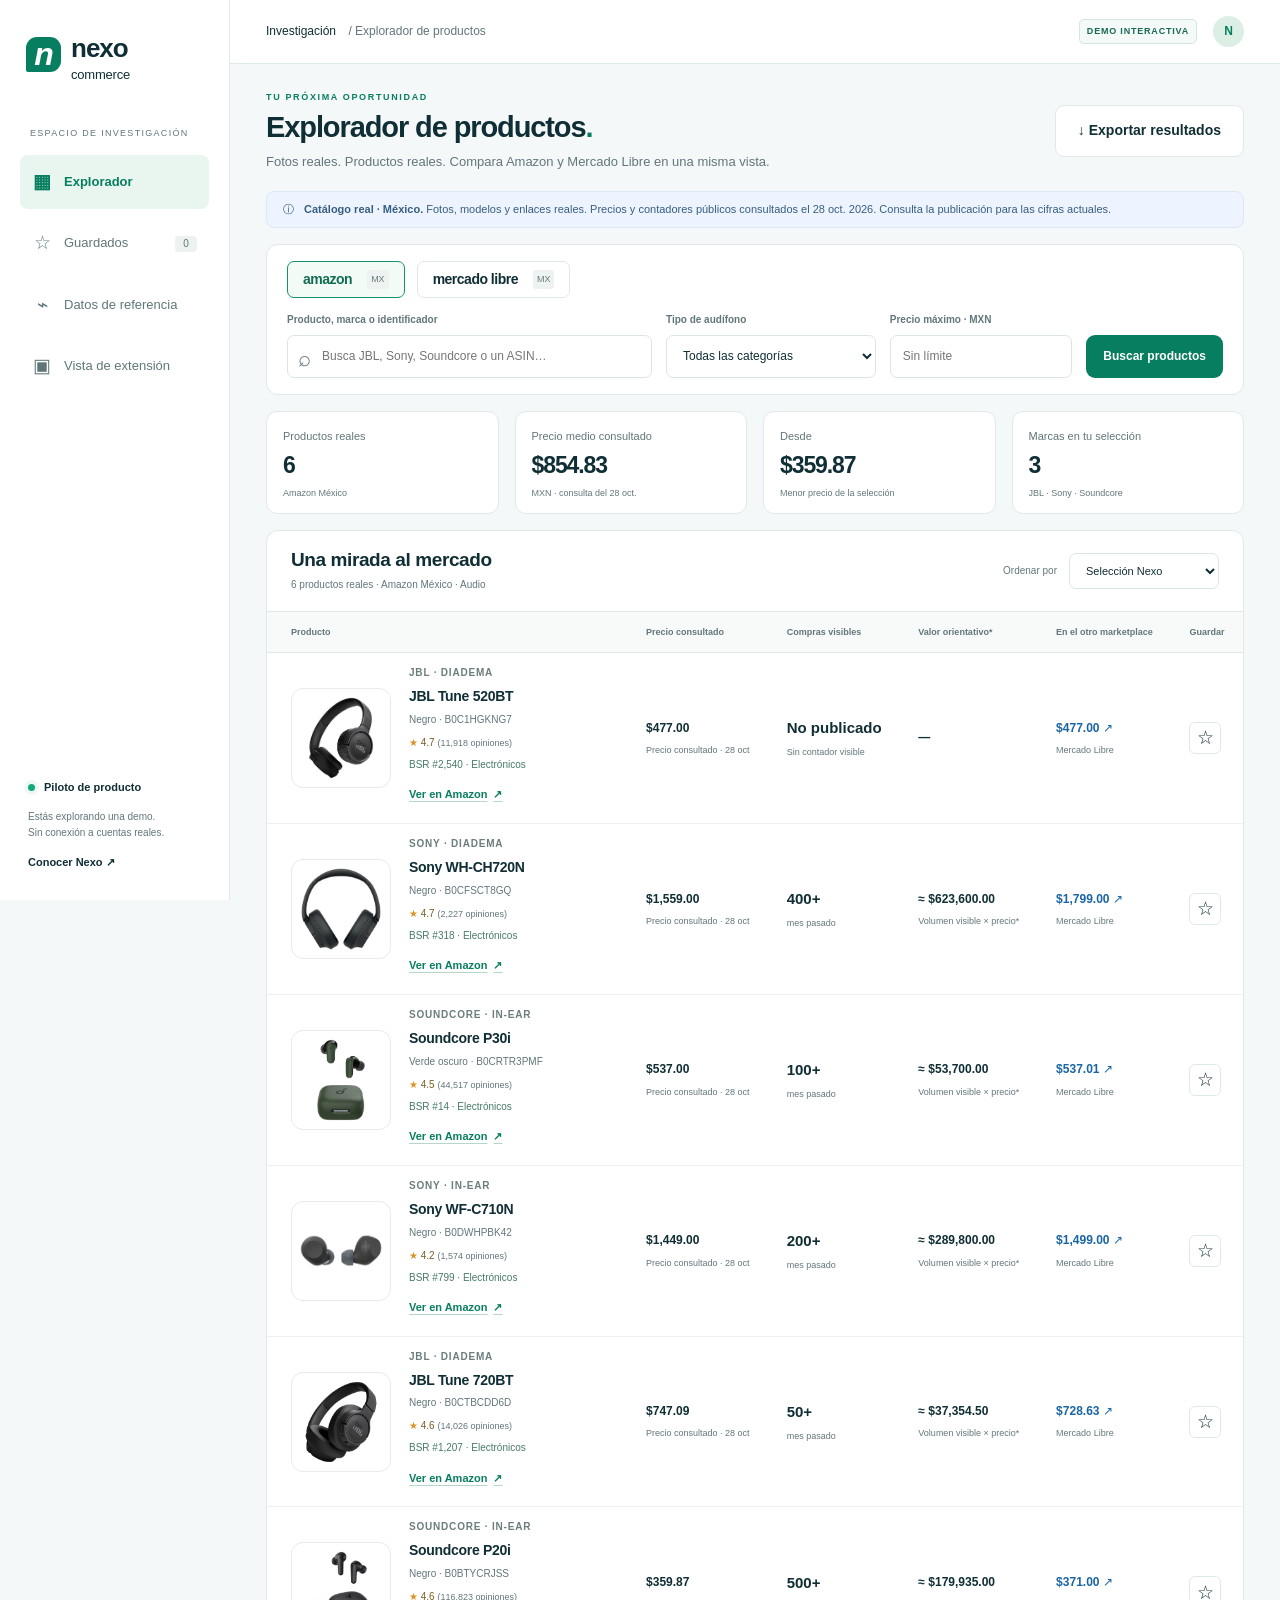
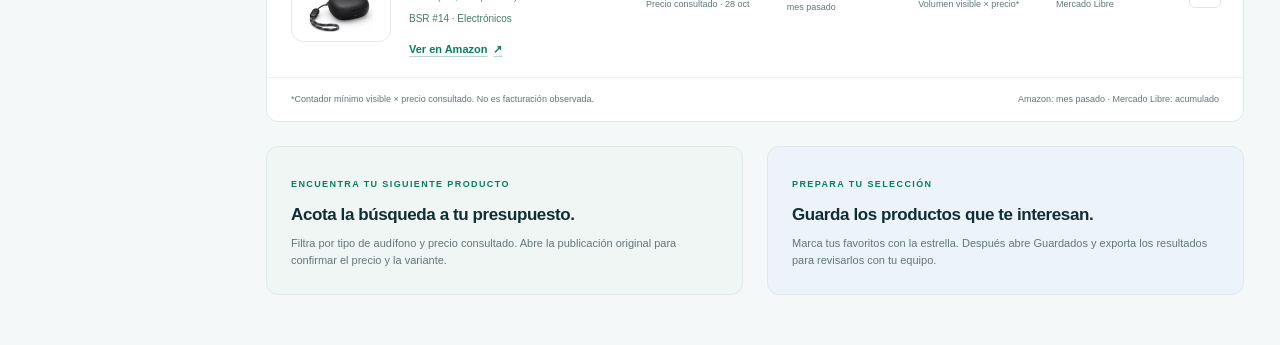
==== app.html @ bab30051 "Add API-first Amazon data providers and local history service" ====
<!doctype html><html lang="es"><head><meta charset="utf-8"><meta name="viewport" content="width=device-width, initial-scale=1, viewport-fit=cover"><meta name="theme-color" content="#087e60"><meta name="apple-mobile-web-app-title" content="Nexo Commerce"><title>Explorador — Nexo Commerce</title><meta name="description" content="Explora seis productos reales con fotos, modelos y enlaces a Amazon México y Mercado Libre México."><link rel="stylesheet" href="styles.css?v=20261028-api-1"><script src="runtime-config.js?v=20261028-api-1" defer></script><script src="catalog.js?v=20261028-real-1" defer></script><script src="estimator.js?v=20261028-real-1" defer></script><script src="app.js?v=20261028-api-1" defer></script></head><body class="dashboard"><a class="skip" href="#workspace">Saltar al contenido</a><aside class="sidebar"><a class="brand" href="index.html?v=20261028-real-1"><span class="brand-mark">n</span><span>nexo<span class="brand-light">commerce</span></span></a><div class="workspace-label">ESPACIO DE INVESTIGACIÓN</div><nav aria-label="Herramientas"><button class="side-item active" data-view="explore"><span aria-hidden="true">▦</span>Explorador</button><button class="side-item" data-view="saved"><span aria-hidden="true">☆</span>Guardados <span class="saved-count">0</span></button><button class="side-item" id="model-open"><span aria-hidden="true">⌁</span>Datos de referencia</button><button class="side-item" id="extension-open"><span aria-hidden="true">▣</span>Vista de extensión</button></nav><div class="sidebar-bottom"><div class="pilot-badge"><span class="status-dot"></span> Piloto de producto</div><p>Estás explorando una demo.<br>Sin conexión a cuentas reales.</p><a href="index.html?v=20261028-real-1">Conocer Nexo ↗</a></div></aside>
<div class="app-shell"><header class="app-topbar"><span>Investigación <span class="breadcrumb">/ Explorador de productos</span></span><a href="index.html?v=20261028-real-1" class="mobile-brand">nexo</a><span class="profile"><span class="demo-pill">DEMO INTERACTIVA</span><span class="avatar">N</span></span></header><main id="workspace" class="workspace"><div class="app-heading"><div><div class="eyebrow">TU PRÓXIMA OPORTUNIDAD</div><h1 id="view-title">Explorador de productos<span class="green-dot">.</span></h1><p>Fotos reales. Productos reales. Compara Amazon y Mercado Libre en una misma vista.</p></div><button class="button outline" id="export">↓ Exportar resultados</button></div><div class="demo-banner"><span aria-hidden="true">ⓘ</span><p><strong>Catálogo real · México.</strong> Fotos, modelos y enlaces reales. Precios y contadores públicos consultados el 28 oct. 2026. Consulta la publicación para las cifras actuales.</p></div>
<form class="filter-panel" id="search-form"><div class="market-tabs" role="group" aria-label="Marketplace"><button type="button" data-market="amazon" class="market-tab selected" aria-pressed="true">amazon <span>MX</span></button><button type="button" data-market="meli" class="market-tab" aria-pressed="false">mercado libre <span>MX</span></button></div><div class="filter-fields"><label class="search-field"><span>Producto, marca o identificador</span><div class="input-wrap"><span aria-hidden="true">⌕</span><input id="search" type="search" placeholder="Busca JBL, Sony, Soundcore o un ASIN…" autocomplete="off"></div></label><label><span>Tipo de audífono</span><select id="category"><option value="all">Todas las categorías</option><option>Diadema</option><option>In-ear</option></select></label><label><span>Precio máximo · MXN</span><input type="number" id="max-price" min="0" placeholder="Sin límite"></label><button class="button primary" type="submit">Buscar productos</button></div></form>
<div class="kpi-grid"><article><span>Productos reales</span><strong id="kpi-count">—</strong><small id="kpi-market">Amazon México</small></article><article><span>Precio medio consultado</span><strong id="kpi-price">—</strong><small>MXN · consulta del 28 oct.</small></article><article><span>Desde</span><strong id="kpi-min">—</strong><small>Menor precio de la selección</small></article><article><span>Marcas en tu selección</span><strong id="kpi-brands">—</strong><small>JBL · Sony · Soundcore</small></article></div><section class="results-panel" aria-labelledby="results-title"><div class="results-header"><div><h2 id="results-title">Una mirada al mercado</h2><p id="result-count" aria-live="polite">Cargando muestra…</p></div><label class="sort-label">Ordenar por <select id="sort"><option value="featured">Selección Nexo</option><option value="price">Menor precio</option><option value="difference">Mayor diferencia de precio</option></select></label></div><div class="table-scroll" tabindex="0" role="region" aria-label="Resultados de productos. Desliza horizontalmente para ver todas las columnas."><table><thead><tr><th scope="col">Producto</th><th scope="col">Precio consultado</th><th scope="col">Compras visibles</th><th scope="col">Valor orientativo*</th><th scope="col">En el otro marketplace</th><th scope="col">Guardar</th></tr></thead><tbody id="products"></tbody></table></div><div class="table-footer"><span>*Contador mínimo visible × precio consultado. No es facturación observada.</span><span>Amazon: mes pasado · Mercado Libre: acumulado</span></div></section>
<section class="insight-row"><article><span class="feature-number">ENCUENTRA TU SIGUIENTE PRODUCTO</span><h3>Acota la búsqueda a tu presupuesto.</h3><p>Filtra por tipo de audífono y precio consultado. Abre la publicación original para confirmar el precio y la variante.</p></article><article><span class="feature-number">PREPARA TU SELECCIÓN</span><h3>Guarda los productos que te interesan.</h3><p>Marca tus favoritos con la estrella. Después abre Guardados y exporta los resultados para revisarlos con tu equipo.</p></article></section>
</main></div>
<dialog id="product-dialog" class="detail-dialog"><div class="dialog-top"><span class="eyebrow">ANÁLISIS DE PRODUCTO · DEMO</span><button class="icon-button close-dialog" aria-label="Cerrar análisis">×</button></div><div id="product-detail"></div></dialog>
<dialog id="extension-dialog" class="extension-dialog"><div class="dialog-top"><a class="brand" href="index.html?v=20261028-real-1"><span class="brand-mark">n</span>nexo</a><button class="icon-button close-dialog" aria-label="Cerrar vista de extensión">×</button></div><span class="tag">CONCEPTO DE EXTENSIÓN</span><h2>El contexto, junto al producto.</h2><p>Esta es una vista previa del panel previsto para el navegador. Todavía no es una extensión instalable ni lee páginas de Amazon o Mercado Libre.</p><div class="extension-product"><img class="real-product-photo" src="assets/products/product-1.jpg" alt="JBL Tune 520BT negro" width="96" height="96"><div><strong>JBL Tune 520BT</strong><small>Amazon México · B0C1HGKNG7</small></div></div><div class="extension-numbers"><div><span>Precio en Amazon</span><strong>$477</strong></div><div><span>Precio en Mercado Libre</span><strong>$477</strong></div></div><a class="listing-link" href="https://www.amazon.com.mx/dp/B0C1HGKNG7" target="_blank" rel="noopener noreferrer">Abrir producto real en Amazon ↗</a><div class="extension-status"><span class="status-dot"></span>Concepto visual. La extensión todavía no es instalable.</div><button class="button primary close-dialog">Seguir explorando</button></dialog><dialog id="model-dialog" class="detail-dialog"><div class="dialog-top"><span class="eyebrow">DATOS DE REFERENCIA</span><button class="icon-button close-dialog" aria-label="Cerrar datos de referencia">×</button></div><h2>Calcula con datos de tu muestra.</h2><p class="model-intro">Carga referencias de ventas totales y rankings del mismo periodo para ajustar la fórmula de Amazon México. El cálculo se ejecuta en tu navegador; no sube el archivo a un servidor.</p><label class="model-upload"><span>Archivo CSV de referencias</span><input id="model-file" type="file" accept=".csv,text/csv"></label><a class="listing-link" href="calibracion.csv" download>Descargar plantilla CSV</a><p id="model-feedback" class="model-feedback" role="status">Sin referencias cargadas. Las ventas se muestran como «Sin calcular».</p><details class="product-source"><summary>Fórmula, fuente y límites</summary><p>Se ajusta una ley de potencia: unidades en 30 días = exp(a) × BSR^b. Los coeficientes a y b se calculan a partir de tu muestra; no se asignan a mano.</p><p>Esta familia de fórmulas aparece en la investigación sobre rankings y ventas de Amazon. Los coeficientes históricos 10.526 y −0.871 proceden de libros de Amazon EE. UU.; no se aplican automáticamente a audio de México ni a Mercado Libre.</p><a href="https://pubsonline.informs.org/doi/10.1287/mnsc.49.11.1580.20580" target="_blank" rel="noopener noreferrer">Brynjolfsson, Hu y Smith (2003) ↗</a><p>El BSR debe representar la media geométrica del mismo periodo de 30 días de las ventas, con categoría de ranking y ámbito total del producto. El mínimo de tres filas permite ejecutar el ajuste; no prueba precisión. Solo se calcula dentro del segmento y rango de ranking de la muestra. La evaluación independiente sigue pendiente.</p></details></dialog><div id="toast" class="toast" role="status" aria-live="polite"></div></body></html>
---- styles.css ----
:root{--ink:#102e35;--muted:#62767b;--green:#087e60;--mint:#c8f4df;--blue:#2159dd;--line:#e0e9e9;--paper:#f7faf9;--radius:18px;--shadow:0 24px 80px #143a4212}*{box-sizing:border-box}html{scroll-behavior:smooth;scroll-padding-top:90px}body{margin:0;font-family:Inter,'Avenir Next',Avenir,-apple-system,BlinkMacSystemFont,'Segoe UI',sans-serif;color:var(--ink);background:#fff;line-height:1.6}a{color:inherit;text-decoration:none}button,input,select{font:inherit}button,a,input,select,summary{-webkit-tap-highlight-color:transparent}button{cursor:pointer}button:disabled{cursor:default}a:focus-visible,button:focus-visible,input:focus-visible,select:focus-visible,summary:focus-visible{outline:3px solid #2159dd;outline-offset:4px}button{color:inherit}button svg{pointer-events:none}h1,h2,h3,p{margin:0}h1,h2,h3{line-height:1.15;letter-spacing:-.045em}p{color:var(--muted)}.wrap{width:min(1240px,calc(100% - 96px));margin-inline:auto}.skip{position:fixed;top:-100px;left:16px;background:#fff;padding:12px;z-index:20}.skip:focus{top:8px}.brand{display:inline-flex;align-items:center;gap:10px;font-size:26px;font-weight:750;letter-spacing:-1px;white-space:nowrap}.brand-mark{display:inline-grid;place-items:center;background:var(--green);color:white;width:35px;height:35px;font-size:32px;font-weight:800;font-style:italic;border-radius:11px 11px 11px 2px;line-height:1}.brand-light{font-size:13px;font-weight:500;letter-spacing:-.2px;display:block;line-height:1;margin-top:-2px}.site-header{height:100px;display:flex;align-items:center;justify-content:space-between;width:min(1344px,calc(100% - 80px));margin:auto}.site-header nav{display:flex;gap:32px;font-size:14px;font-weight:550}.site-header nav a:hover,.text-link:hover{color:var(--green)}.button{display:inline-flex;justify-content:center;align-items:center;gap:24px;border:1px solid transparent;border-radius:9px;padding:15px 22px;font-weight:600;font-size:14px;line-height:1.4;transition:background .18s,transform .18s;white-space:nowrap}.button:hover{transform:translateY(-2px)}.button.primary{background:var(--green);color:#fff}.button.primary:hover{background:#05674e}.button.dark{background:var(--ink);color:white}.button.small{padding:11px 17px}.button.outline{border-color:var(--line);background:#fff}.eyebrow{font-size:11px;letter-spacing:1.65px;font-weight:750;color:var(--green);display:flex;align-items:center;gap:9px;margin-bottom:24px}.status-dot{display:inline-block;width:7px;height:7px;flex-shrink:0;background:#12aa7b;border-radius:50%;box-shadow:0 0 0 4px #12aa7b12}.hero{display:grid;grid-template-columns:1fr 1fr;gap:40px;min-height:660px;align-items:center;padding-block:58px 90px}.hero h1{font-size:clamp(48px,4.7vw,70px);line-height:1.05;font-weight:650;letter-spacing:-3.5px}.hero h1>span{color:var(--green)}.hero-copy>p{max-width:455px;font-size:17px;line-height:1.75;margin-top:25px}.hero-actions{display:flex;align-items:center;gap:22px;margin-top:30px;flex-wrap:wrap}.text-link{font-size:13px;font-weight:650;display:inline-flex;gap:14px;align-items:center}.hero-note{display:flex;align-items:center;gap:12px;margin-top:32px;font-size:11px;color:var(--muted);line-height:1.7}.hero-note strong{font-weight:500}.market-logos{display:flex;align-items:center;gap:12px;flex-shrink:0}.market-logos img{display:block;object-fit:contain}.hero-note>span:last-child{min-width:0}@media(max-width:560px){.market-logos{gap:8px}.market-logos img:first-child{width:50px}.market-logos img:last-child{width:68px}.hero-note{gap:10px}}.hero-visual{position:relative;isolation:isolate;padding:45px 0 25px}.hero-visual:before{content:'';position:absolute;inset:0 -30px -15px -30px;background:radial-gradient(ellipse at 80% 20%,#d5e8ff 0,transparent 62%),radial-gradient(ellipse at 25% 80%,#c5f2df 0,transparent 65%);border-radius:45% 50% 38% 45%;z-index:-1}.orbit-label{position:absolute;top:3px;right:25px;font-size:11px;display:flex;align-items:center;gap:9px}.product-window{border:1px solid #dae7e4;background:#fff;box-shadow:0 28px 65px #174f4a16;border-radius:14px;transform:rotate(-2deg);padding:20px 24px}.window-bar{display:flex;align-items:center;gap:15px;border-bottom:1px solid #edf2f1;padding-bottom:15px;font-size:10px;color:#708489}.compact{font-size:21px;gap:6px;color:var(--ink)}.compact .brand-mark{width:25px;height:25px;font-size:23px;border-radius:7px 7px 7px 2px}.demo-pill{font-size:9px;letter-spacing:.8px;border:1px solid #d3e5e0;background:#f3faf7;color:#1a6856;border-radius:5px;padding:4px 7px;font-weight:700;white-space:nowrap}.window-bar .demo-pill{margin-left:auto}.mock-search{margin-top:18px;border:1px solid #e3eaea;border-radius:7px;padding:10px;font-size:12px;display:flex;gap:12px;align-items:center}.mock-search>span:first-child{font-size:20px;line-height:1}.mock-market{margin-left:auto;font-size:10px;color:var(--muted)}.mock-metrics{display:grid;grid-template-columns:1fr 1fr;margin-top:25px;gap:18px}.mock-metrics>div{display:flex;flex-direction:column}.mock-metrics small{font-size:10px;color:var(--muted)}.mock-metrics strong{font-size:26px;letter-spacing:-1px}.mock-metrics strong span{font-size:13px;font-weight:400;letter-spacing:0}.mock-metrics em{font-size:10px;font-style:normal;color:var(--green)}.muted{font-size:10px;color:var(--muted)}.mock-chart-title{display:flex;justify-content:space-between;font-size:11px;font-weight:650;margin-top:24px}.mock-chart-title>span{font-size:9px;font-weight:400;color:var(--muted)}.hero-chart{width:100%;height:auto;margin-top:16px;display:block}.chart-months{display:flex;justify-content:space-between;color:var(--muted);font-size:9px;margin-top:2px}.mock-row{display:flex;align-items:center;gap:12px;margin-top:18px;padding-top:15px;border-top:1px solid #edf2f1;font-size:11px}.mock-row small{display:block;color:var(--muted);font-size:9px}.mock-row>.positive{margin-left:auto;font-size:9px}.bottle-icon{width:20px;height:34px;background:#83b2a9;border-radius:5px;position:relative;margin-inline:7px}.bottle-icon:before{content:'';position:absolute;top:-4px;left:6px;width:8px;height:5px;background:#356c62;border-radius:2px}.floating-stat{position:absolute;right:-20px;bottom:0;display:flex;gap:12px;align-items:center;background:var(--ink);color:white;padding:15px 20px;border-radius:12px;box-shadow:var(--shadow);transform:rotate(2deg)}.floating-stat small{color:#a4c3c4;font-size:10px;display:block}.floating-stat strong{font-size:12px;font-weight:550}.spark-icon{font-size:28px;color:#abefd2}.market-strip{display:flex;align-items:center;justify-content:space-between;gap:20px;border-block:1px solid var(--line);padding-block:24px}.market-strip>span:first-child{font-size:9px;letter-spacing:1.4px;color:var(--muted)}.market-strip strong{font-size:23px;letter-spacing:-1px}.market-country{font-size:11px;font-weight:400;letter-spacing:0;color:var(--muted)}.strip-plus{font-size:20px;color:#b6c9c6}.strip-end{font-size:10px;color:var(--muted);max-width:145px}.section{padding-block:100px}.section-heading{display:flex;align-items:flex-end;justify-content:space-between;gap:50px;margin-bottom:40px}.section-heading .eyebrow{margin-bottom:18px}h2{font-size:clamp(30px,3vw,44px);font-weight:600;letter-spacing:-1.8px}.section-heading>p{font-size:14px;max-width:380px}.feature-grid{display:grid;grid-template-columns:1.15fr 1fr;gap:22px}.feature{border:1px solid var(--line);border-radius:var(--radius);padding:34px;overflow:hidden}.feature-number{font-size:10px;font-weight:750;letter-spacing:1.4px;color:var(--green)}.feature h3{font-size:27px;font-weight:600;margin-top:22px;letter-spacing:-1px}.feature p{font-size:14px;margin-top:16px;max-width:360px}.feature .text-link{margin-top:22px}.feature-large{grid-row:span 2;background:#f5f9f7;display:flex;flex-direction:column;align-items:flex-start}.mini-table{width:100%;border:1px solid var(--line);border-radius:10px;background:white;margin-top:45px;overflow:hidden;font-size:11px}.mini-table>div{display:grid;grid-template-columns:1.5fr 1fr 1fr;padding:17px 16px;gap:10px;border-bottom:1px solid #eef2f1}.mini-table>div:last-child{border-bottom:0}.mini-table>div:first-child{background:#eef5f1;color:var(--muted);font-size:9px}.mini-table strong{font-weight:550}.positive{color:var(--green)}.negative{color:#b3414f}.caption{font-size:10px;color:var(--muted);display:block;margin-top:12px}.blue-feature{background:#edf4ff;border-color:#dfebfd}.blue-feature .feature-number{color:var(--blue)}.bar-art{display:flex;gap:10px;align-items:flex-end;height:90px;margin-top:26px}.bar-art i{background:#adc9f8;flex:1;height:35%;border-radius:5px 5px 0 0}.bar-art i:nth-child(2n){height:50%}.bar-art i:nth-child(3n){height:68%}.bar-art i:nth-child(4n){height:55%}.bar-art i:nth-child(7){height:80%;background:#5284e8}.bar-art i:nth-child(9){height:87%;background:#346fe4}.bar-art i:nth-child(10){height:100%;background:var(--blue)}.extension-art{display:flex;align-items:center;gap:12px;background:#f6f9f8;border:1px solid var(--line);padding:16px;border-radius:11px;margin-top:25px;font-size:12px}.extension-art small{display:block;color:var(--muted);font-size:10px}.extension-art>span:last-child{margin-left:auto;font-size:25px;color:var(--green)}.method-section{background:#f0f5f3;padding-block:90px}.method-grid{display:grid;grid-template-columns:1fr 1fr;gap:100px}.method-grid>div>p{font-size:15px;margin-top:22px;max-width:430px}.method-grid .button{margin-top:28px}.method-steps{list-style:none;margin:0;padding:0}.method-steps li{display:flex;gap:22px;border-bottom:1px solid #d6e2dd;padding-block:24px}.method-steps li:first-child{padding-top:0}.method-steps li:last-child{border:0;padding-bottom:0}.method-steps li>span{font-size:12px;color:var(--green);font-weight:700;margin-top:2px}.method-steps h3{font-size:21px;letter-spacing:-.6px;font-weight:600}.method-steps p{font-size:13px;margin-top:9px}.pilot-grid{display:grid;grid-template-columns:repeat(3,1fr);gap:28px}.pilot-grid article{border-top:2px solid var(--line);padding-top:25px}.tag{display:inline-block;font-size:9px;font-weight:700;letter-spacing:1px;padding:5px 8px;border-radius:4px;background:#e6f5ed;color:#14694b}.blue-tag{background:#eaf0ff;color:#2256b9}.neutral-tag{background:#eff2f3;color:#52686f}.pilot-grid h3{font-size:23px;letter-spacing:-.7px;margin-top:20px}.pilot-grid p{font-size:14px;margin-top:14px}.pilot-grid small{display:block;color:var(--muted);font-size:11px;margin-top:14px}.pilot-details{margin-top:35px;border:1px solid var(--line);border-radius:12px;padding:20px 24px;font-size:14px}.pilot-details summary{cursor:pointer;font-weight:600;list-style:none;display:flex;justify-content:space-between;gap:15px}.pilot-details summary span{font-size:20px}.pilot-details div{padding-top:15px;max-width:850px}.pilot-details p+p{margin-top:12px}.closing{background:#123a40;color:#fff;border-radius:22px;padding:55px 60px;display:flex;align-items:center;justify-content:space-between;gap:30px;margin-bottom:70px}.closing h2{font-size:36px}.closing .eyebrow{color:#8fddbd;margin-bottom:18px}.closing p{color:#b1c9c8;margin-top:15px;font-size:14px}.closing .primary{background:#b9efcf;color:#103e30}.footer{border-top:1px solid var(--line);display:flex;justify-content:space-between;align-items:center;gap:24px;padding-block:30px}.footer .brand{font-size:20px}.footer .brand-mark{width:28px;height:28px;font-size:26px}.footer p,.footer>a:last-child{font-size:11px}
/* Product workspace */
.dashboard{background:#f5f8f9;font-size:14px}.sidebar{position:fixed;inset:0 auto 0 0;width:230px;background:#fff;border-right:1px solid var(--line);padding:28px 20px;display:flex;flex-direction:column;z-index:3}.sidebar>.brand{margin:0 6px}.workspace-label{font-size:9px;letter-spacing:1.3px;color:var(--muted);margin:45px 10px 15px}.sidebar nav{display:flex;flex-direction:column;gap:7px}.side-item{display:flex;align-items:center;gap:12px;border:0;background:transparent;border-radius:8px;padding:12px;text-align:left;font-size:13px;color:#607779}.side-item>span:first-child{font-size:19px;width:20px;text-align:center}.side-item.active{background:#e9f6ef;color:var(--green);font-weight:600}.saved-count{margin-left:auto;background:#edf2f0;border-radius:4px;min-width:22px;text-align:center;font-size:10px}.sidebar-bottom{margin-top:auto;padding:15px 8px 0;font-size:11px}.sidebar-bottom p{font-size:10px;margin:13px 0}.sidebar-bottom>a{font-weight:600}.pilot-badge{display:flex;gap:9px;align-items:center;font-size:11px;font-weight:600}.app-shell{margin-left:230px}.app-topbar{height:78px;padding:0 36px;background:#fff;border-bottom:1px solid var(--line);display:flex;align-items:center;justify-content:space-between;font-size:12px}.breadcrumb{color:var(--muted);padding-left:9px}.profile{display:flex;align-items:center;gap:16px}.avatar{display:grid;place-items:center;width:31px;height:31px;border-radius:50%;background:#dcefe5;color:var(--green);font-weight:650}.mobile-brand{display:none}.workspace{padding:38px 36px 50px;max-width:1700px;margin:auto}.app-heading{display:flex;align-items:center;justify-content:space-between;gap:24px}.app-heading h1{font-size:32px;font-weight:600;letter-spacing:-1.1px}.app-heading .eyebrow{font-size:9px;margin-bottom:12px}.app-heading p{font-size:13px;margin-top:10px}.green-dot{color:var(--green)}.demo-banner{display:flex;gap:10px;align-items:center;border:1px solid #dbe8f7;background:#edf4ff;color:#2d5680;padding:11px 16px;margin-top:26px;border-radius:8px;font-size:11px}.demo-banner p{color:#375e81}.filter-panel{background:white;border:1px solid var(--line);border-radius:12px;margin-top:22px;padding:20px 24px 24px}.market-tabs{display:flex;gap:12px;margin-bottom:22px}.market-tab{font-size:16px;letter-spacing:-.5px;background:#fff;border:1px solid var(--line);border-radius:7px;padding:8px 18px;font-weight:650;display:flex;gap:15px;align-items:center}.market-tab span{font-size:9px;letter-spacing:0;font-weight:500;background:#eef2f1;border-radius:3px;padding:2px 4px;color:var(--muted)}.market-tab.selected{border-color:#15926d;background:#f2fbf6;color:#126c50}.filter-fields{display:grid;grid-template-columns:2fr 1.15fr 1fr auto;gap:14px;align-items:end}label>span{font-size:10px;color:var(--muted);font-weight:550;display:block;margin-bottom:7px}input,select{width:100%;min-width:0;border:1px solid #dce5e5;background:#fff;border-radius:7px;padding:11px 12px;color:var(--ink);font-size:12px;height:43px}.input-wrap{position:relative}.input-wrap input{padding-left:34px}.input-wrap>span{position:absolute;top:6px;left:11px;font-size:22px;color:var(--muted)}.filter-fields .button{height:43px;padding:10px 16px;font-size:12px}.kpi-grid{display:grid;grid-template-columns:repeat(4,1fr);gap:16px;margin:23px 0}.kpi-grid article{background:#fff;border:1px solid var(--line);border-radius:11px;padding:20px}.kpi-grid article>span{color:var(--muted);font-size:11px}.kpi-grid strong{font-size:29px;letter-spacing:-1.1px;display:block;line-height:1.5;font-weight:600;margin-top:7px}.kpi-grid small{font-size:9px;color:var(--muted);display:block;margin-top:4px}.results-panel{background:#fff;border:1px solid var(--line);border-radius:12px;overflow:hidden}.results-header{display:flex;align-items:center;justify-content:space-between;padding:24px;gap:18px}.results-header h2{font-size:19px;letter-spacing:-.4px;font-weight:600}.results-header p{font-size:10px;margin-top:6px}.sort-label{display:flex;align-items:center;gap:12px;font-size:10px;color:var(--muted);white-space:nowrap}.sort-label select{width:150px;height:36px;padding-block:6px;font-size:11px}.table-scroll{overflow:auto}table{width:100%;border-collapse:collapse;text-align:left;font-size:12px;white-space:nowrap}th{font-size:9px;font-weight:600;color:var(--muted);padding:13px 16px;background:#f8faf9;border-block:1px solid var(--line)}th:first-child{padding-left:24px}td{padding:16px;border-bottom:1px solid #edf2f1}td:first-child{padding-left:24px}tbody tr:hover{background:#fafdfb}.product-cell{display:flex;gap:12px;align-items:center}.product-art{display:grid;place-items:center;flex-shrink:0;width:44px;height:48px;border-radius:8px;font-size:23px;color:#34766d;background:#e5f1eb}.art-lamp{background:#e9eef9;color:#5c75b4}.art-organizer{background:#f1eae0;color:#947342}.art-mat{background:#ede6f6;color:#82619b}.art-charger{background:#e9edef;color:#58717b}.art-headphones{background:#f9e9e7;color:#aa746e}.product-name{display:block;border:0;background:none;padding:0;text-align:left;font-size:12px;font-weight:600;text-decoration:underline;text-decoration-color:transparent;text-underline-offset:3px}.product-name:hover{text-decoration-color:var(--green)}.product-cell small{display:block;color:var(--muted);font-size:9px;margin-top:4px}.growth-cell{font-size:11px;font-weight:600}.sparkline{display:block;width:65px;height:20px;margin-top:3px}.save-button{background:#fff;border:1px solid var(--line);border-radius:6px;font-size:19px;width:32px;height:32px;line-height:1}.save-button[aria-pressed=true]{color:var(--green);background:#e9f6ef;border-color:#acd7c2}.table-footer{display:flex;justify-content:space-between;gap:15px;padding:14px 24px;font-size:9px;color:var(--muted)}.empty-state{text-align:center;padding:50px 24px;color:var(--muted);white-space:normal}.empty-state strong{display:block;color:var(--ink);font-size:17px;margin-bottom:8px}.empty-state button{margin-top:15px}.insight-row{display:grid;grid-template-columns:1fr 1fr;gap:24px;margin-top:24px}.insight-row article{padding:24px;border:1px solid var(--line);border-radius:12px;background:#f0f6f4}.insight-row article:nth-child(2){background:#edf3fb}.insight-row h3{font-size:17px;margin-top:12px;letter-spacing:-.4px;font-weight:600}.insight-row p{font-size:11px;margin-top:10px}.insight-row .feature-number{font-size:9px}dialog{color:var(--ink);border:1px solid var(--line);border-radius:18px;padding:28px;box-shadow:0 30px 100px #0c343335;max-width:calc(100vw - 30px);max-height:90vh;overflow:auto}dialog::backdrop{background:#0b2c3b77;backdrop-filter:blur(4px)}.detail-dialog{width:720px}.dialog-top{display:flex;justify-content:space-between;align-items:center;gap:20px;margin-bottom:20px}.dialog-top .eyebrow{margin:0;font-size:10px}.icon-button{background:#f0f5f3;border:0;width:32px;height:32px;font-size:24px;line-height:1;border-radius:50%}.detail-title{display:flex;gap:16px;align-items:center;margin-bottom:22px}.detail-title h2{font-size:26px;letter-spacing:-.8px}.detail-title p{font-size:11px;margin-top:6px}.detail-dialog .kpi-grid{grid-template-columns:repeat(3,1fr);gap:10px}.detail-dialog .kpi-grid article{padding:15px}.detail-dialog .kpi-grid strong{font-size:24px}.chart-controls{display:flex;align-items:center;justify-content:space-between;gap:20px;margin:25px 0 15px}.chart-controls h3{font-size:17px;letter-spacing:-.5px}.period-tabs{display:flex;gap:5px}.period-tabs button{border:1px solid var(--line);background:#fff;border-radius:5px;padding:6px 10px;font-size:10px}.period-tabs button[aria-pressed=true]{background:#e7f5ed;border-color:#91c7ac;color:var(--green)}.detail-chart{width:100%;height:auto;background:#fbfdfc;border:1px solid var(--line);border-radius:10px;padding:12px}.detail-caption{font-size:10px;color:var(--muted);margin-top:10px}.detail-foot{padding:15px;border-radius:8px;background:#eff5fb;font-size:11px;margin-top:24px}.extension-dialog{width:410px}.extension-dialog .brand{font-size:24px}.extension-dialog h2{font-size:29px;margin-top:18px;letter-spacing:-1px}.extension-dialog>p{font-size:12px;margin-top:15px}.extension-product{display:flex;align-items:center;gap:12px;margin-top:25px;border-block:1px solid var(--line);padding-block:20px;font-size:12px}.extension-product small{display:block;color:var(--muted);font-size:10px}.extension-numbers{display:grid;grid-template-columns:1fr 1fr;gap:15px;margin-top:25px}.extension-numbers span{display:block;font-size:10px;color:var(--muted)}.extension-numbers strong{font-size:25px;letter-spacing:-1px}.extension-status{background:#f3f8f5;padding:13px;font-size:10px;margin-top:25px;display:flex;align-items:center;gap:10px;border-radius:7px}.extension-dialog>.button{width:100%;margin-top:22px}.toast{position:fixed;bottom:24px;left:50%;transform:translate(-50%,20px);opacity:0;pointer-events:none;background:var(--ink);color:#fff;padding:12px 22px;border-radius:8px;z-index:15;font-size:12px;transition:opacity .2s,transform .2s}.toast.visible{opacity:1;transform:translate(-50%,0)}
@media(min-width:1500px){.hero{min-height:730px}.hero h1{font-size:76px}}@media(max-width:1150px){.wrap{width:calc(100% - 64px)}.hero{gap:30px}.hero h1{font-size:54px}.hero-actions{gap:15px}.hero-visual{padding-right:10px}.floating-stat{right:0}.sidebar{width:190px;padding-inline:12px}.sidebar .brand{font-size:23px}.app-shell{margin-left:190px}.workspace{padding:28px 24px}.app-topbar{padding-inline:24px}.filter-fields{grid-template-columns:1.5fr 1fr}.kpi-grid{gap:10px}.kpi-grid article{padding:15px}.kpi-grid strong{font-size:25px}.kpi-grid article>span{font-size:10px}.app-heading h1{font-size:28px}.method-grid{gap:50px}}@media(max-width:850px){.site-header{width:calc(100% - 48px);height:82px}.site-header nav{gap:18px;font-size:12px}.brand{font-size:23px}.hero{grid-template-columns:1fr;padding-block:40px 65px;gap:40px}.hero h1{font-size:64px}.hero-copy>p{max-width:550px}.hero-visual{width:min(560px,100%);margin:auto;padding-right:10px}.hero-visual:before{inset-inline:0}.market-strip{flex-wrap:wrap;justify-content:center;gap:20px 30px}.market-strip>span:first-child{width:100%;text-align:center}.strip-end{display:none}.section{padding-block:70px}.section-heading{display:block}.section-heading>p{margin-top:20px}.feature{padding:26px}.feature h3{font-size:23px}.method-grid{gap:40px}.method-grid h2{font-size:31px}.pilot-grid{gap:20px}.closing{padding:38px}.closing h2{font-size:30px}.footer{flex-wrap:wrap}.footer p{order:3;width:100%}.sidebar{width:74px;padding:25px 12px}.sidebar .brand>span:last-child,.workspace-label,.sidebar-bottom,.side-item>.saved-count{display:none}.sidebar>.brand{margin:0 auto}.sidebar nav{margin-top:45px}.side-item{font-size:0;justify-content:center;padding:12px}.side-item>span:first-child{font-size:22px}.app-shell{margin-left:74px}.app-heading{align-items:flex-start}.app-heading h1{font-size:27px}.app-heading .button{font-size:10px;padding:10px}.kpi-grid{grid-template-columns:1fr 1fr}.kpi-grid strong{font-size:29px}.table-footer{display:block}.table-footer span{display:block}.breadcrumb{display:none}.insight-row{gap:14px}.insight-row article{padding:18px}.insight-row h3{font-size:16px}}
@media(max-width:560px){.wrap{width:calc(100% - 40px)}.site-header{width:calc(100% - 40px);height:76px}.site-header nav{display:none}.site-header .button{font-size:11px;padding:10px 13px;gap:12px}.hero{padding-top:30px;gap:35px}.hero h1{font-size:49px;letter-spacing:-2.8px}.hero-copy>p{font-size:15px;margin-top:20px}.eyebrow{font-size:9px;margin-bottom:20px}.hero-actions{gap:18px}.hero-actions .button{padding:14px 18px;font-size:13px}.hero-note{margin-top:25px}.hero-visual{padding-top:35px}.orbit-label{font-size:9px;right:10px}.product-window{padding:17px;transform:rotate(-1deg)}.window-bar{gap:9px}.window-bar>span:not(.demo-pill){font-size:8px}.mock-metrics strong{font-size:23px}.mock-metrics small{font-size:9px}.mock-row>.positive{font-size:8px}.mock-row{gap:8px}.floating-stat{padding:11px 15px;bottom:-7px}.floating-stat strong{font-size:10px}.market-strip strong{font-size:21px}.market-country{font-size:9px}.market-strip{gap:15px}.section{padding-block:60px}.section-heading{margin-bottom:28px}h2{font-size:31px;letter-spacing:-1.3px}.section-heading>p{font-size:13px}.feature-grid{grid-template-columns:1fr}.feature-large{grid-row:auto}.mini-table{margin-top:30px}.feature h3{font-size:25px}.feature{padding:26px}.method-section{padding-block:55px}.method-grid{grid-template-columns:1fr}.pilot-grid{grid-template-columns:1fr;gap:30px}.pilot-grid article{padding-top:20px}.pilot-grid h3{margin-top:14px}.pilot-details{padding:17px;font-size:12px}.closing{padding:30px 25px;flex-direction:column;align-items:flex-start;margin-bottom:40px;border-radius:15px}.closing h2{font-size:28px}.footer{gap:20px;padding-block:24px}.footer>a:last-child{margin-left:auto}.sidebar{position:static;width:100%;height:auto;flex-direction:row;align-items:center;justify-content:space-between;border-right:0;border-bottom:1px solid var(--line);padding:14px 18px}.sidebar>.brand{margin:0}.sidebar nav{margin:0;flex-direction:row;gap:6px}.side-item{padding:6px 10px}.app-shell{margin-left:0}.app-topbar{height:52px;padding-inline:20px;font-size:10px}.app-topbar .avatar{display:none}.workspace{padding:25px 16px}.app-heading{display:block}.app-heading h1{font-size:28px}.app-heading>.button{margin-top:18px;font-size:11px}.app-heading p{font-size:12px}.app-heading .eyebrow{font-size:8px}.demo-banner{font-size:10px;align-items:flex-start;margin-top:20px;padding:12px}.filter-panel{padding:17px}.market-tab{padding:8px 12px;font-size:14px;gap:10px}.market-tabs{gap:8px;margin-bottom:18px}.filter-fields{grid-template-columns:1fr 1fr;gap:13px}.search-field{grid-column:span 2}.filter-fields .button{grid-column:span 2}.filter-fields label>span{font-size:9px}.filter-fields input,.filter-fields select{font-size:11px}.kpi-grid article{padding:14px}.kpi-grid strong{font-size:25px}.kpi-grid article>span{font-size:9px}.kpi-grid small{font-size:8px}.results-header{display:block;padding:20px}.sort-label{margin-top:18px;justify-content:space-between}.sort-label select{width:160px}.insight-row{grid-template-columns:1fr}.detail-dialog{padding:20px}.detail-title h2{font-size:22px}.detail-dialog .kpi-grid{grid-template-columns:1fr 1fr}.detail-dialog .kpi-grid article:last-child{grid-column:span 2}.detail-dialog .kpi-grid strong{font-size:23px}.chart-controls{display:block}.period-tabs{margin-top:14px}.dialog-top .eyebrow{font-size:8px}.extension-dialog{padding:23px}.toast{width:calc(100% - 36px);text-align:center}.footer .brand-light{font-size:11px}}
@media(prefers-reduced-motion:reduce){html{scroll-behavior:auto}*,*:before,*:after{transition:none!important;animation:none!important}.button:hover{transform:none}}

/* iPhone: comfortable touch targets, safe areas and no input focus zoom. */
html{-webkit-text-size-adjust:100%;text-size-adjust:100%}
@media(max-width:560px){
 body{padding-left:env(safe-area-inset-left);padding-right:env(safe-area-inset-right)}
 .footer,.workspace{padding-bottom:max(28px,env(safe-area-inset-bottom))}
 .site-header .button,.hero-actions .button,.text-link,.footer>a:last-child{min-height:44px}
 .text-link{align-items:center}.side-item{min-width:44px;min-height:44px}
 input,select,.filter-fields input,.filter-fields select{font-size:16px}
 .filter-fields{grid-template-columns:minmax(0,1fr) minmax(0,1fr)}
 .filter-fields .button,.market-tab,.sort-label select{min-height:44px;height:auto}
 .save-button,.icon-button{width:44px;height:44px}
 .period-tabs button{min-height:44px;min-width:70px;font-size:12px}
 .hero h1{font-size:clamp(40px,12.5vw,49px)}
 .hero-copy,.hero-visual,.product-window{min-width:0}
 .hero-actions{align-items:flex-start}.hero-actions .text-link{display:flex}
 .table-scroll{position:relative;-webkit-overflow-scrolling:touch;overscroll-behavior-x:contain}
 .results-header p,.table-footer{font-size:11px}
 .results-panel{max-width:100%}.sort-label select{font-size:16px}
 dialog{max-height:calc(100dvh - 32px)}
}
@media(max-width:380px){.mock-row>.positive{display:none}.mock-metrics strong{font-size:21px}.market-tabs{flex-wrap:wrap}.app-heading h1{font-size:25px}.hero-note{align-items:flex-start}}
/* Real product research: photography, publication identity and cross-market links. */
.dashboard .product-cell{gap:18px;min-width:310px;max-width:420px}
.photo-button{display:grid;place-items:center;background:#fff;border:1px solid #e5ece9;border-radius:12px;width:100px;height:100px;padding:5px;flex-shrink:0;transition:border-color .15s,transform .15s}
.photo-button:hover{border-color:#72b69b;transform:translateY(-2px)}
.real-product-photo{display:block;width:88px;height:88px;object-fit:contain;mix-blend-mode:multiply}
.product-info{min-width:0}.product-brand{display:block;color:#6b7d7c;font-size:10px;font-weight:650;letter-spacing:.8px;text-transform:uppercase;margin-bottom:6px}
.dashboard .product-name{font-size:14px;white-space:normal;line-height:1.35;max-width:260px;letter-spacing:-.3px}
.dashboard .product-cell small{font-size:10px;margin-top:6px}
.listing-link{display:inline-flex;align-items:center;gap:6px;color:var(--green);font-size:11px;font-weight:650;min-height:32px;margin-top:6px;text-decoration:underline;text-decoration-color:#b5d6c8;text-underline-offset:3px}
.listing-link:hover{text-decoration-color:var(--green)}
.price-note{display:block;font-size:9px;color:var(--muted);margin-top:5px;font-weight:400}
.pending-value{font-size:11px;color:#7c898a;background:#f2f5f4;border:1px solid #e6ece9;padding:5px 8px;border-radius:5px;display:inline-block}
.other-price{color:#1a65a5;font-weight:550;font-size:12px}
.real-detail-hero{display:grid;grid-template-columns:220px 1fr;gap:30px;align-items:center;margin-top:15px}
.detail-photo-wrap{background:#fff;border:1px solid var(--line);border-radius:16px;padding:18px;display:grid;place-items:center;height:220px}
.detail-photo-wrap img{width:100%;height:185px;object-fit:contain}
.real-detail-hero h2{font-size:32px;font-weight:600;letter-spacing:-1px;margin-top:10px}
.real-detail-hero p{font-size:12px;margin-top:13px;margin-bottom:16px}
.real-detail-hero .detail-save{display:flex;min-height:42px;font-size:11px;padding:10px 14px;margin-top:18px}
.detail-section-title{font-size:17px;font-weight:600;letter-spacing:-.4px;margin-top:32px;margin-bottom:18px}
.retailer-grid{display:grid;grid-template-columns:1fr 1fr;gap:14px}
.retailer-offer{border:1px solid var(--line);border-radius:12px;display:flex;align-items:center;gap:12px;padding:18px;flex-wrap:wrap;background:#fff}
.retailer-offer:hover{border-color:#72b69b;background:#fbfefc}
.retailer-offer img{width:75px;height:26px;object-fit:contain}.retailer-offer>div{margin-left:auto}.retailer-offer small{display:block;color:var(--muted);font-size:9px}.retailer-offer strong{font-size:19px;letter-spacing:-.6px}.retailer-offer>span{font-size:16px;color:var(--green)}
.price-comparison-note{font-size:11px;color:var(--green);background:#eef8f2;border:1px solid #dfefe4;padding:14px 17px;border-radius:8px;margin-top:14px}.price-comparison-note strong{display:block;color:var(--muted);font-size:10px;font-weight:400;margin-top:4px}
.detail-estimates{display:grid;grid-template-columns:repeat(3,1fr);gap:14px;border-block:1px solid var(--line);margin-top:25px;padding-block:20px}.detail-estimates span{font-size:10px;color:var(--muted);display:block}.detail-estimates strong{display:block;font-size:20px;letter-spacing:-.6px;font-weight:550;margin-top:8px}
.product-source{font-size:11px;margin-top:22px;border-top:1px solid var(--line);padding-top:16px}.product-source summary{cursor:pointer;font-weight:600}.product-source p{margin-top:12px}.product-source a{display:inline-block;color:var(--green);text-decoration:underline;margin-top:10px}
.model-intro{font-size:13px;margin-top:18px}.model-upload{display:block;border:1px dashed #94bdad;border-radius:10px;padding:20px;margin-top:24px}.model-upload input{height:auto;padding:10px;font-size:12px}.model-feedback{font-size:12px;margin-top:18px;background:#edf5f0;border-radius:8px;padding:16px;color:var(--ink)}
.hero-real-product{display:flex;align-items:center;justify-content:center;gap:26px;padding:20px 10px;margin-top:15px;background:#f8faf9;border-radius:10px}
.hero-real-product img{width:155px;height:155px;object-fit:contain;mix-blend-mode:multiply}
.hero-real-product>div>strong{font-size:26px;letter-spacing:-1px;line-height:1.15;display:block;margin-top:14px}
.hero-real-product a{font-size:10px;display:block;color:var(--green);text-decoration:underline;margin-top:14px}
.mock-photo{object-fit:contain}.market-price-bars{margin-top:24px}.market-price-bars>div{display:grid;grid-template-columns:84px 1fr 64px;align-items:center;gap:8px;font-size:10px;margin-bottom:12px}.market-price-bars i{height:20px;background:#648fe4;border-radius:4px;display:block}.market-price-bars>div:nth-child(2) i{background:#18a47b}.market-price-bars strong{font-weight:550;text-align:right}.market-price-bars>small{font-size:9px;color:var(--muted)}
@media(max-width:1150px){.dashboard .product-cell{min-width:290px}.dashboard td{padding-inline:12px}.photo-button{width:84px;height:90px}.real-product-photo{width:75px;height:78px}}
@media(max-width:560px){
 .dashboard .results-panel .table-scroll{overflow:visible;outline-offset:-4px}
 .dashboard table,.dashboard tbody{display:block;white-space:normal}
 .dashboard thead{position:absolute;width:1px;height:1px;padding:0;margin:-1px;overflow:hidden;clip:rect(0,0,0,0);white-space:nowrap;border:0}
 .dashboard tbody tr{position:relative;display:grid;grid-template-columns:minmax(0,1fr) minmax(0,1fr);padding:20px 18px;gap:0 16px;border-top:1px solid var(--line)}
 .dashboard tbody td{display:block;border:0;padding:12px 0;font-size:13px;min-width:0}
 .dashboard tbody td:first-child{grid-column:1/-1;padding-top:0;padding-bottom:18px}
 .dashboard tbody td:not(:first-child):not(:last-child):before{display:block;color:var(--muted);font-size:9px;margin-bottom:7px;font-weight:400}
 .dashboard tbody td:nth-child(2):before{content:'Precio de referencia · MXN'}
 .dashboard tbody td:nth-child(3):before{content:'Ventas estimadas / 30 días'}
 .dashboard tbody td:nth-child(4):before{content:'Ingresos estimados / 30 días'}
 .dashboard tbody td:nth-child(5):before{content:'En el otro marketplace'}
 .dashboard tbody td:nth-child(5){grid-column:2;grid-row:2}
 .dashboard tbody td:last-child{position:absolute;top:12px;right:10px;padding:0}
 .dashboard .product-cell{min-width:0;max-width:none;align-items:center;gap:14px;padding-right:32px}
 .dashboard .photo-button{width:84px;height:96px;padding:5px;border-radius:9px}
 .dashboard .real-product-photo{width:74px;height:85px}
 .dashboard .product-name{font-size:15px;max-width:none}
 .product-brand{font-size:9px}.dashboard .product-cell small{font-size:9px;overflow-wrap:anywhere}
 .listing-link{min-height:40px;font-size:11px}.other-price{font-size:13px;min-height:32px;display:inline-flex;align-items:center}
 .dashboard td.empty-state{grid-column:1/-1;padding-block:20px}
 .real-detail-hero{grid-template-columns:1fr;gap:20px}
 .detail-photo-wrap{height:210px}.detail-photo-wrap img{height:185px;width:200px}
 .real-detail-hero h2{font-size:28px}.real-detail-hero .detail-save{width:100%;font-size:12px;min-height:44px}
 .retailer-grid{grid-template-columns:1fr}.retailer-offer{padding:16px}.retailer-offer img{width:85px}.retailer-offer strong{font-size:21px}
 .detail-estimates{grid-template-columns:1fr 1fr;gap:20px}.detail-estimates strong{font-size:19px}
 .detail-estimates>div:last-child{grid-column:1/-1}.product-source{font-size:12px}.detail-caption{font-size:11px}
 .hero-real-product{gap:15px;padding:18px 6px}.hero-real-product img{width:130px;height:140px}.hero-real-product>div>strong{font-size:22px}
 .mock-row>.positive{display:none}.sidebar nav{gap:0}.side-item{padding-inline:8px;min-width:40px}.model-upload{padding:14px}
}
.real-rating{display:block;font-size:10px;color:#775e27;margin-top:7px}.real-rating>span:first-child{color:#d89426}.real-rating>span:last-child{color:var(--muted);font-size:9px}.observed-rank{color:#477b67!important}.visible-volume{font-size:15px;font-weight:600;white-space:nowrap}.scenario-value{font-size:12px;font-weight:550;white-space:nowrap}.dashboard .table-footer>span:first-child{max-width:570px}
@media(max-width:560px){.dashboard tbody td:nth-child(2):before{content:'Precio consultado · MXN'}.dashboard tbody td:nth-child(3):before{content:'Compras visibles'}.dashboard tbody td:nth-child(4):before{content:'Valor orientativo*'}.real-rating{font-size:11px}.visible-volume{font-size:17px}.scenario-value{font-size:13px}}
@media(min-width:851px){.dashboard .app-topbar{height:64px}.dashboard .workspace{padding-top:26px}.dashboard .app-heading .eyebrow{margin-bottom:7px}.dashboard .app-heading h1{font-size:29px}.dashboard .app-heading p{margin-top:7px}.dashboard .demo-banner{margin-top:18px;padding-block:9px}.dashboard .filter-panel{margin-top:16px;padding:16px 20px}.dashboard .market-tabs{margin-bottom:14px}.dashboard .market-tab{font-size:14px;padding:6px 15px}.dashboard .kpi-grid{margin-block:16px}.dashboard .kpi-grid article{padding:12px 16px}.dashboard .kpi-grid strong{font-size:23px;margin-top:2px}.dashboard .results-header{padding-block:18px}.dashboard td{padding-block:12px}}
@media(max-width:560px){.dashboard tbody td.empty-state{position:static;grid-column:1/-1;width:100%}.dashboard .kpi-grid strong{font-size:22px}.dashboard .demo-banner{font-size:10px}}

.api-history{margin-top:28px;border-top:1px solid var(--line);padding-top:22px}.api-history h3{font-size:19px;letter-spacing:-.5px}.api-history p{font-size:10px;margin-top:8px}.api-history svg{display:block;width:100%;margin-top:16px;border:1px solid var(--line);border-radius:10px;background:#fbfdfc}
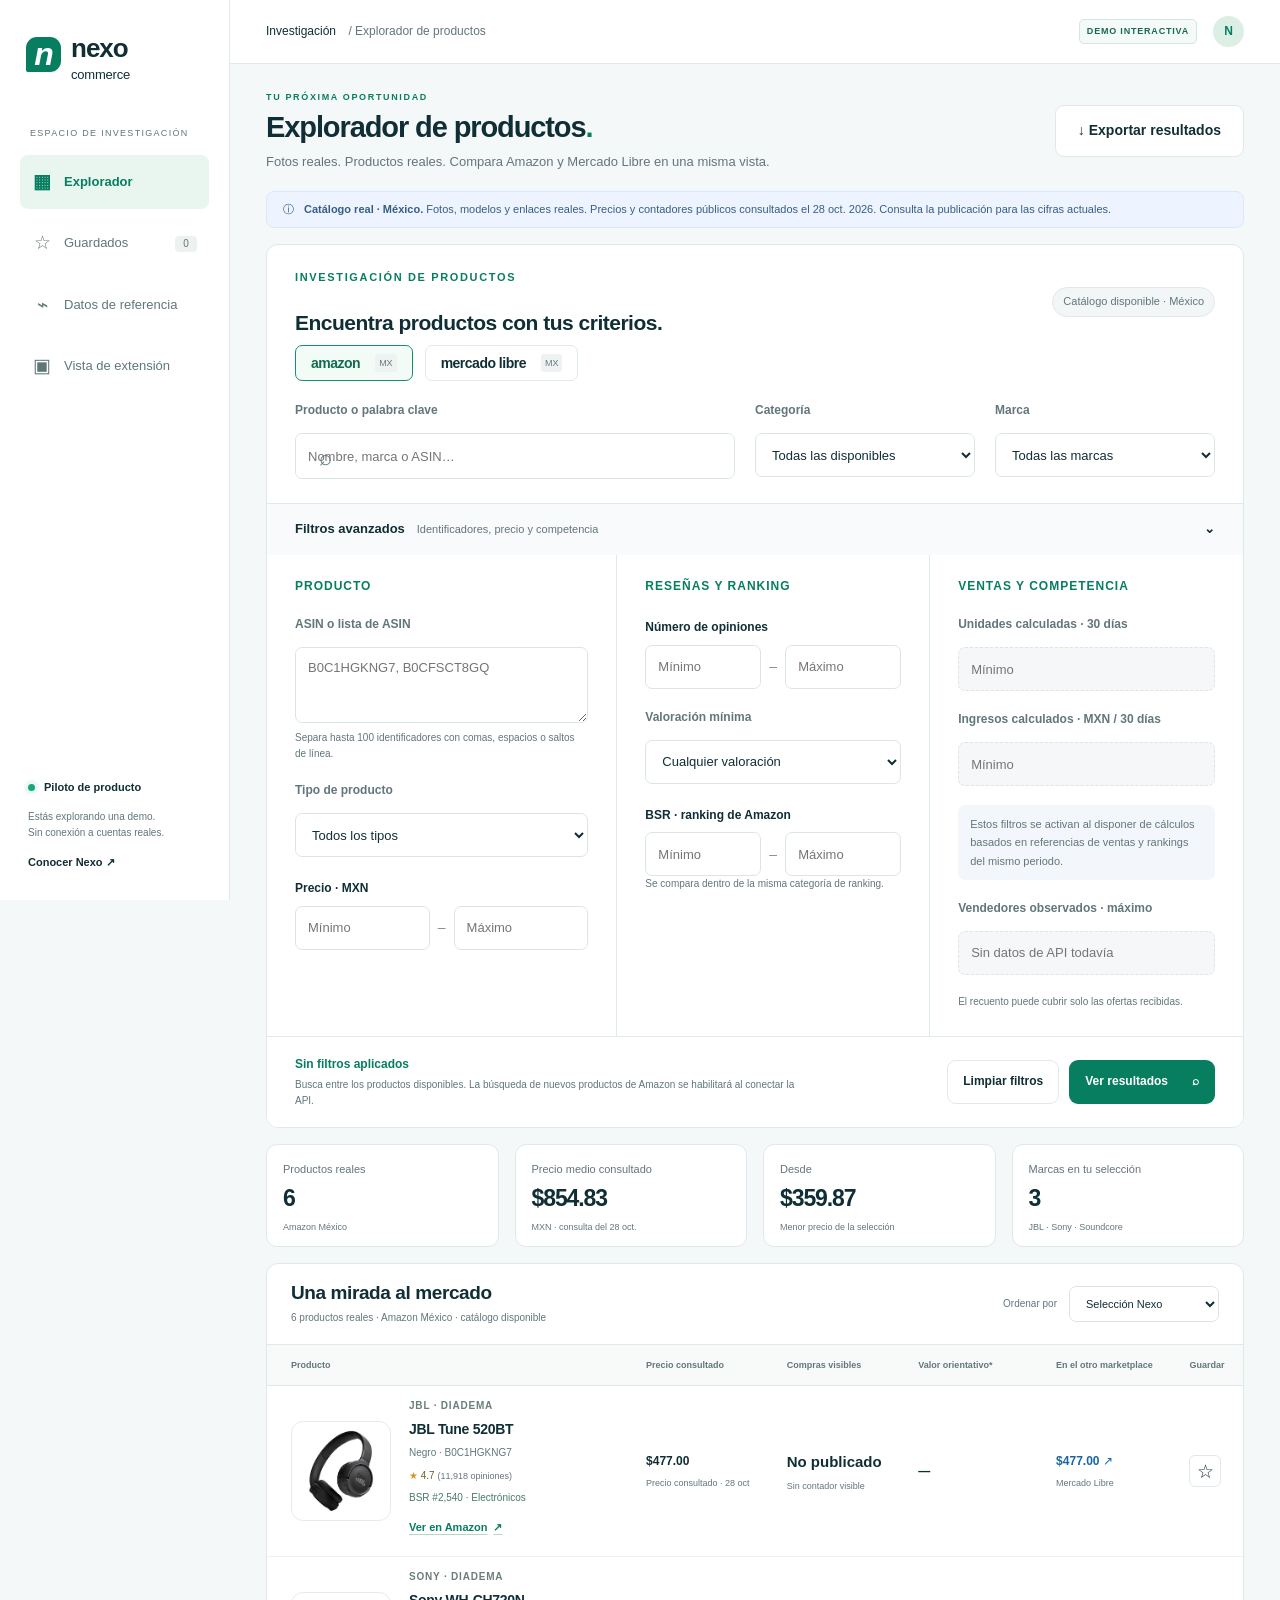
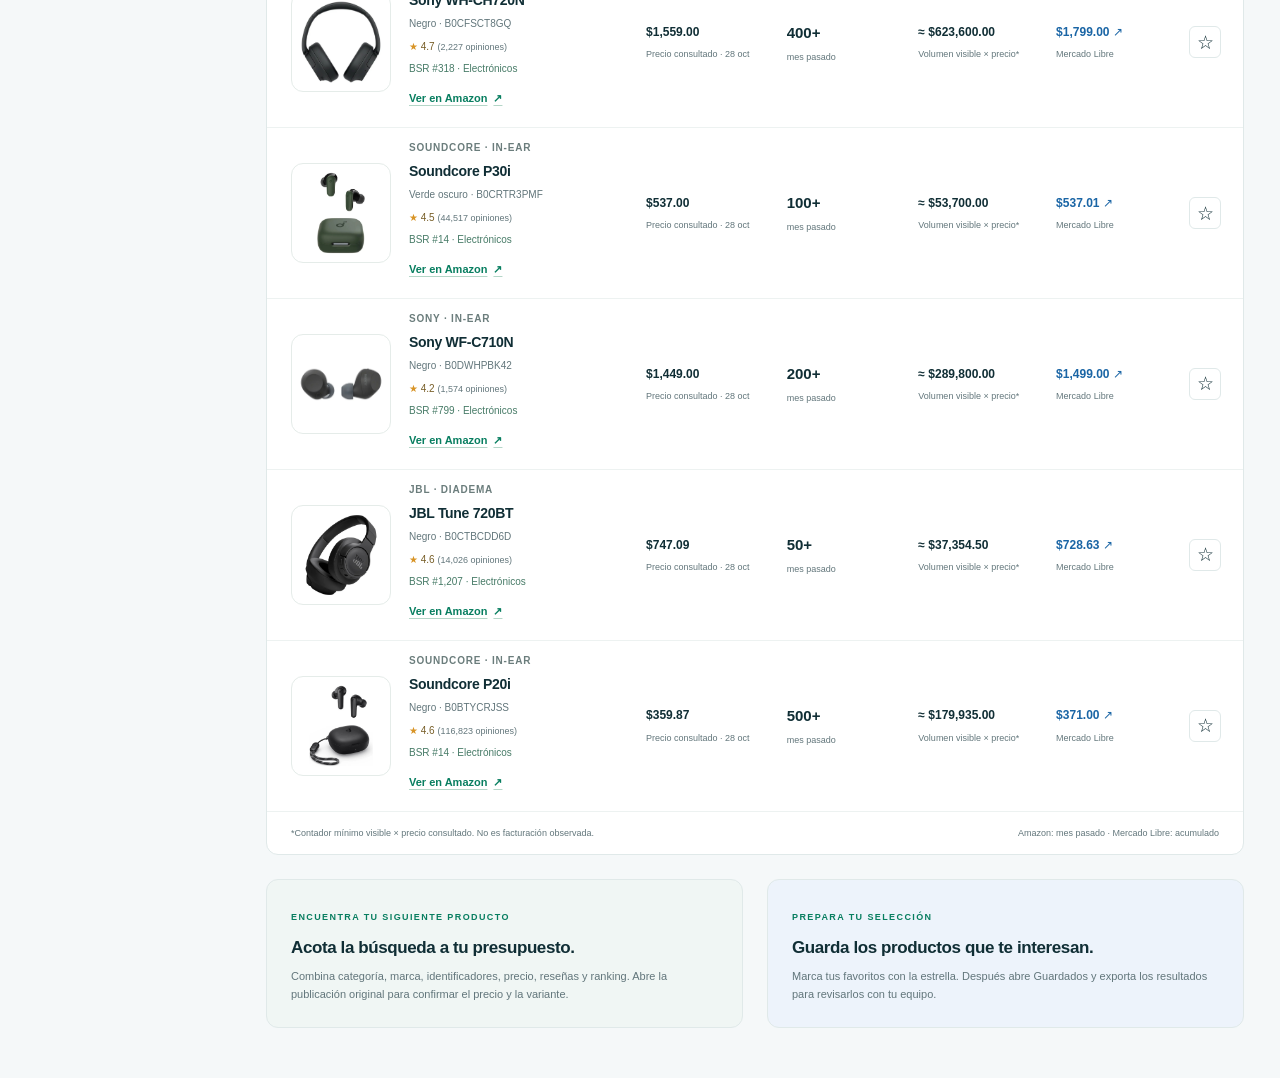
==== commit e04ca79a: "Add product research filters and SP-API catalog search" ====
--- a/app.html
+++ b/app.html
@@ -1,8 +1,18 @@
-<!doctype html><html lang="es"><head><meta charset="utf-8"><meta name="viewport" content="width=device-width, initial-scale=1, viewport-fit=cover"><meta name="theme-color" content="#087e60"><meta name="apple-mobile-web-app-title" content="Nexo Commerce"><title>Explorador — Nexo Commerce</title><meta name="description" content="Explora seis productos reales con fotos, modelos y enlaces a Amazon México y Mercado Libre México."><link rel="stylesheet" href="styles.css?v=20261028-api-1"><script src="runtime-config.js?v=20261028-api-1" defer></script><script src="catalog.js?v=20261028-real-1" defer></script><script src="estimator.js?v=20261028-real-1" defer></script><script src="app.js?v=20261028-api-1" defer></script></head><body class="dashboard"><a class="skip" href="#workspace">Saltar al contenido</a><aside class="sidebar"><a class="brand" href="index.html?v=20261028-real-1"><span class="brand-mark">n</span><span>nexo<span class="brand-light">commerce</span></span></a><div class="workspace-label">ESPACIO DE INVESTIGACIÓN</div><nav aria-label="Herramientas"><button class="side-item active" data-view="explore"><span aria-hidden="true">▦</span>Explorador</button><button class="side-item" data-view="saved"><span aria-hidden="true">☆</span>Guardados <span class="saved-count">0</span></button><button class="side-item" id="model-open"><span aria-hidden="true">⌁</span>Datos de referencia</button><button class="side-item" id="extension-open"><span aria-hidden="true">▣</span>Vista de extensión</button></nav><div class="sidebar-bottom"><div class="pilot-badge"><span class="status-dot"></span> Piloto de producto</div><p>Estás explorando una demo.<br>Sin conexión a cuentas reales.</p><a href="index.html?v=20261028-real-1">Conocer Nexo ↗</a></div></aside>
+<!doctype html><html lang="es"><head><meta charset="utf-8"><meta name="viewport" content="width=device-width, initial-scale=1, viewport-fit=cover"><meta name="theme-color" content="#087e60"><meta name="apple-mobile-web-app-title" content="Nexo Commerce"><title>Explorador — Nexo Commerce</title><meta name="description" content="Explora seis productos reales con fotos, modelos y enlaces a Amazon México y Mercado Libre México."><link rel="stylesheet" href="styles.css?v=20261029-filters-1"><script src="runtime-config.js?v=20261029-filters-1" defer></script><script src="catalog.js?v=20261028-real-1" defer></script><script src="estimator.js?v=20261028-real-1" defer></script><script src="filters.js?v=20261029-filters-1" defer></script><script src="app.js?v=20261029-filters-1" defer></script></head><body class="dashboard"><a class="skip" href="#workspace">Saltar al contenido</a><aside class="sidebar"><a class="brand" href="index.html?v=20261028-real-1"><span class="brand-mark">n</span><span>nexo<span class="brand-light">commerce</span></span></a><div class="workspace-label">ESPACIO DE INVESTIGACIÓN</div><nav aria-label="Herramientas"><button class="side-item active" data-view="explore"><span aria-hidden="true">▦</span>Explorador</button><button class="side-item" data-view="saved"><span aria-hidden="true">☆</span>Guardados <span class="saved-count">0</span></button><button class="side-item" id="model-open"><span aria-hidden="true">⌁</span>Datos de referencia</button><button class="side-item" id="extension-open"><span aria-hidden="true">▣</span>Vista de extensión</button></nav><div class="sidebar-bottom"><div class="pilot-badge"><span class="status-dot"></span> Piloto de producto</div><p>Estás explorando una demo.<br>Sin conexión a cuentas reales.</p><a href="index.html?v=20261028-real-1">Conocer Nexo ↗</a></div></aside>
 <div class="app-shell"><header class="app-topbar"><span>Investigación <span class="breadcrumb">/ Explorador de productos</span></span><a href="index.html?v=20261028-real-1" class="mobile-brand">nexo</a><span class="profile"><span class="demo-pill">DEMO INTERACTIVA</span><span class="avatar">N</span></span></header><main id="workspace" class="workspace"><div class="app-heading"><div><div class="eyebrow">TU PRÓXIMA OPORTUNIDAD</div><h1 id="view-title">Explorador de productos<span class="green-dot">.</span></h1><p>Fotos reales. Productos reales. Compara Amazon y Mercado Libre en una misma vista.</p></div><button class="button outline" id="export">↓ Exportar resultados</button></div><div class="demo-banner"><span aria-hidden="true">ⓘ</span><p><strong>Catálogo real · México.</strong> Fotos, modelos y enlaces reales. Precios y contadores públicos consultados el 28 oct. 2026. Consulta la publicación para las cifras actuales.</p></div>
-<form class="filter-panel" id="search-form"><div class="market-tabs" role="group" aria-label="Marketplace"><button type="button" data-market="amazon" class="market-tab selected" aria-pressed="true">amazon <span>MX</span></button><button type="button" data-market="meli" class="market-tab" aria-pressed="false">mercado libre <span>MX</span></button></div><div class="filter-fields"><label class="search-field"><span>Producto, marca o identificador</span><div class="input-wrap"><span aria-hidden="true">⌕</span><input id="search" type="search" placeholder="Busca JBL, Sony, Soundcore o un ASIN…" autocomplete="off"></div></label><label><span>Tipo de audífono</span><select id="category"><option value="all">Todas las categorías</option><option>Diadema</option><option>In-ear</option></select></label><label><span>Precio máximo · MXN</span><input type="number" id="max-price" min="0" placeholder="Sin límite"></label><button class="button primary" type="submit">Buscar productos</button></div></form>
-<div class="kpi-grid"><article><span>Productos reales</span><strong id="kpi-count">—</strong><small id="kpi-market">Amazon México</small></article><article><span>Precio medio consultado</span><strong id="kpi-price">—</strong><small>MXN · consulta del 28 oct.</small></article><article><span>Desde</span><strong id="kpi-min">—</strong><small>Menor precio de la selección</small></article><article><span>Marcas en tu selección</span><strong id="kpi-brands">—</strong><small>JBL · Sony · Soundcore</small></article></div><section class="results-panel" aria-labelledby="results-title"><div class="results-header"><div><h2 id="results-title">Una mirada al mercado</h2><p id="result-count" aria-live="polite">Cargando muestra…</p></div><label class="sort-label">Ordenar por <select id="sort"><option value="featured">Selección Nexo</option><option value="price">Menor precio</option><option value="difference">Mayor diferencia de precio</option></select></label></div><div class="table-scroll" tabindex="0" role="region" aria-label="Resultados de productos. Desliza horizontalmente para ver todas las columnas."><table><thead><tr><th scope="col">Producto</th><th scope="col">Precio consultado</th><th scope="col">Compras visibles</th><th scope="col">Valor orientativo*</th><th scope="col">En el otro marketplace</th><th scope="col">Guardar</th></tr></thead><tbody id="products"></tbody></table></div><div class="table-footer"><span>*Contador mínimo visible × precio consultado. No es facturación observada.</span><span>Amazon: mes pasado · Mercado Libre: acumulado</span></div></section>
-<section class="insight-row"><article><span class="feature-number">ENCUENTRA TU SIGUIENTE PRODUCTO</span><h3>Acota la búsqueda a tu presupuesto.</h3><p>Filtra por tipo de audífono y precio consultado. Abre la publicación original para confirmar el precio y la variante.</p></article><article><span class="feature-number">PREPARA TU SELECCIÓN</span><h3>Guarda los productos que te interesan.</h3><p>Marca tus favoritos con la estrella. Después abre Guardados y exporta los resultados para revisarlos con tu equipo.</p></article></section>
+<form class="filter-panel research-filters" id="search-form">
+<div class="filter-heading"><div><span class="eyebrow">INVESTIGACIÓN DE PRODUCTOS</span><h2>Encuentra productos con tus criterios.</h2></div><span class="catalog-scope">Catálogo disponible · México</span></div>
+<div class="market-tabs" role="group" aria-label="Marketplace"><button type="button" data-market="amazon" class="market-tab selected" aria-pressed="true">amazon <span>MX</span></button><button type="button" data-market="meli" class="market-tab" aria-pressed="false">mercado libre <span>MX</span></button></div>
+<div class="research-basic"><label class="search-field"><span>Producto o palabra clave</span><div class="input-wrap"><span aria-hidden="true">⌕</span><input id="search" type="search" placeholder="Nombre, marca o ASIN…" autocomplete="off"></div></label><label><span>Categoría</span><select id="category"><option value="all">Todas las disponibles</option><option value="Audio">Audio</option></select></label><label><span>Marca</span><select id="brand"><option value="all">Todas las marcas</option><option>JBL</option><option>Sony</option><option>Soundcore</option></select></label></div>
+<details class="advanced-filters" id="advanced-filters" open><summary><span>Filtros avanzados</span><span class="advanced-caption">Identificadores, precio y competencia</span><span aria-hidden="true">⌄</span></summary><div class="advanced-body">
+<div class="research-groups"><fieldset><legend>Producto</legend><label><span id="ids-label">ASIN o lista de ASIN</span><textarea id="product-ids" rows="2" placeholder="B0C1HGKNG7, B0CFSCT8GQ" aria-describedby="ids-help"></textarea><small id="ids-help">Separa hasta 100 identificadores con comas, espacios o saltos de línea.</small></label><label><span>Tipo de producto</span><select id="format"><option value="all">Todos los tipos</option><option>Diadema</option><option>In-ear</option></select></label><div class="range-field"><span>Precio · MXN</span><div><label><span class="sr-only">Precio mínimo</span><input id="min-price" type="number" min="0" step="0.01" placeholder="Mínimo"></label><span aria-hidden="true">–</span><label><span class="sr-only">Precio máximo</span><input id="max-price" type="number" min="0" step="0.01" placeholder="Máximo"></label></div></div></fieldset>
+<fieldset><legend>Reseñas y ranking</legend><div class="range-field"><span>Número de opiniones</span><div><label><span class="sr-only">Opiniones mínimas</span><input id="min-reviews" type="number" min="0" step="1" placeholder="Mínimo"></label><span aria-hidden="true">–</span><label><span class="sr-only">Opiniones máximas</span><input id="max-reviews" type="number" min="0" step="1" placeholder="Máximo"></label></div></div><label><span>Valoración mínima</span><select id="rating"><option value="">Cualquier valoración</option><option value="4">4 estrellas o más</option><option value="4.5">4,5 estrellas o más</option><option value="4.7">4,7 estrellas o más</option></select></label><div class="range-field" id="rank-filter"><span>BSR · ranking de Amazon</span><div><label><span class="sr-only">BSR mínimo</span><input id="min-bsr" type="number" min="1" step="1" placeholder="Mínimo"></label><span aria-hidden="true">–</span><label><span class="sr-only">BSR máximo</span><input id="max-bsr" type="number" min="1" step="1" placeholder="Máximo"></label></div><small>Se compara dentro de la misma categoría de ranking.</small></div></fieldset>
+<fieldset><legend>Ventas y competencia</legend><label><span>Unidades calculadas · 30 días</span><input id="min-units" type="number" min="0" step="1" placeholder="Mínimo" disabled></label><label><span>Ingresos calculados · MXN / 30 días</span><input id="min-revenue" type="number" min="0" step="0.01" placeholder="Mínimo" disabled></label><p class="filter-availability" id="estimates-help">Estos filtros se activan al disponer de cálculos basados en referencias de ventas y rankings del mismo periodo.</p><label><span>Vendedores observados · máximo</span><input id="max-sellers" type="number" min="1" step="1" placeholder="Sin datos de API todavía" disabled></label><small>El recuento puede cubrir solo las ofertas recibidas.</small></fieldset></div>
+</div></details>
+<div id="filter-error" class="filter-error" role="alert" hidden></div><div class="filter-bottom"><div><p id="filter-summary" aria-live="polite">Sin filtros aplicados</p><small>Busca entre los productos disponibles. La búsqueda de nuevos productos de Amazon se habilitará al conectar la API.</small></div><div class="filter-actions"><button type="reset" class="button outline">Limpiar filtros</button><button class="button primary" type="submit">Ver resultados <span aria-hidden="true">⌕</span></button></div></div>
+</form>
+<div class="kpi-grid"><article><span>Productos reales</span><strong id="kpi-count">—</strong><small id="kpi-market">Amazon México</small></article><article><span>Precio medio consultado</span><strong id="kpi-price">—</strong><small>MXN · consulta del 28 oct.</small></article><article><span>Desde</span><strong id="kpi-min">—</strong><small>Menor precio de la selección</small></article><article><span>Marcas en tu selección</span><strong id="kpi-brands">—</strong><small>JBL · Sony · Soundcore</small></article></div><section class="results-panel" aria-labelledby="results-title"><div class="results-header"><div><h2 id="results-title">Una mirada al mercado</h2><p id="result-count" aria-live="polite">Cargando muestra…</p></div><label class="sort-label">Ordenar por <select id="sort"><option value="featured">Selección Nexo</option><option value="price">Menor precio</option><option value="difference">Mayor diferencia de precio</option><option value="rating">Mejor valoración</option><option value="reviews">Más opiniones</option><option value="bsr">Mejor BSR de Amazon</option></select></label></div><div class="table-scroll" tabindex="0" role="region" aria-label="Resultados de productos. Desliza horizontalmente para ver todas las columnas."><table><thead><tr><th scope="col">Producto</th><th scope="col">Precio consultado</th><th scope="col">Compras visibles</th><th scope="col">Valor orientativo*</th><th scope="col">En el otro marketplace</th><th scope="col">Guardar</th></tr></thead><tbody id="products"></tbody></table></div><div class="table-footer"><span>*Contador mínimo visible × precio consultado. No es facturación observada.</span><span>Amazon: mes pasado · Mercado Libre: acumulado</span></div></section>
+<section class="insight-row"><article><span class="feature-number">ENCUENTRA TU SIGUIENTE PRODUCTO</span><h3>Acota la búsqueda a tu presupuesto.</h3><p>Combina categoría, marca, identificadores, precio, reseñas y ranking. Abre la publicación original para confirmar el precio y la variante.</p></article><article><span class="feature-number">PREPARA TU SELECCIÓN</span><h3>Guarda los productos que te interesan.</h3><p>Marca tus favoritos con la estrella. Después abre Guardados y exporta los resultados para revisarlos con tu equipo.</p></article></section>
 </main></div>
 <dialog id="product-dialog" class="detail-dialog"><div class="dialog-top"><span class="eyebrow">ANÁLISIS DE PRODUCTO · DEMO</span><button class="icon-button close-dialog" aria-label="Cerrar análisis">×</button></div><div id="product-detail"></div></dialog>
 <dialog id="extension-dialog" class="extension-dialog"><div class="dialog-top"><a class="brand" href="index.html?v=20261028-real-1"><span class="brand-mark">n</span>nexo</a><button class="icon-button close-dialog" aria-label="Cerrar vista de extensión">×</button></div><span class="tag">CONCEPTO DE EXTENSIÓN</span><h2>El contexto, junto al producto.</h2><p>Esta es una vista previa del panel previsto para el navegador. Todavía no es una extensión instalable ni lee páginas de Amazon o Mercado Libre.</p><div class="extension-product"><img class="real-product-photo" src="assets/products/product-1.jpg" alt="JBL Tune 520BT negro" width="96" height="96"><div><strong>JBL Tune 520BT</strong><small>Amazon México · B0C1HGKNG7</small></div></div><div class="extension-numbers"><div><span>Precio en Amazon</span><strong>$477</strong></div><div><span>Precio en Mercado Libre</span><strong>$477</strong></div></div><a class="listing-link" href="https://www.amazon.com.mx/dp/B0C1HGKNG7" target="_blank" rel="noopener noreferrer">Abrir producto real en Amazon ↗</a><div class="extension-status"><span class="status-dot"></span>Concepto visual. La extensión todavía no es instalable.</div><button class="button primary close-dialog">Seguir explorando</button></dialog><dialog id="model-dialog" class="detail-dialog"><div class="dialog-top"><span class="eyebrow">DATOS DE REFERENCIA</span><button class="icon-button close-dialog" aria-label="Cerrar datos de referencia">×</button></div><h2>Calcula con datos de tu muestra.</h2><p class="model-intro">Carga referencias de ventas totales y rankings del mismo periodo para ajustar la fórmula de Amazon México. El cálculo se ejecuta en tu navegador; no sube el archivo a un servidor.</p><label class="model-upload"><span>Archivo CSV de referencias</span><input id="model-file" type="file" accept=".csv,text/csv"></label><a class="listing-link" href="calibracion.csv" download>Descargar plantilla CSV</a><p id="model-feedback" class="model-feedback" role="status">Sin referencias cargadas. Las ventas se muestran como «Sin calcular».</p><details class="product-source"><summary>Fórmula, fuente y límites</summary><p>Se ajusta una ley de potencia: unidades en 30 días = exp(a) × BSR^b. Los coeficientes a y b se calculan a partir de tu muestra; no se asignan a mano.</p><p>Esta familia de fórmulas aparece en la investigación sobre rankings y ventas de Amazon. Los coeficientes históricos 10.526 y −0.871 proceden de libros de Amazon EE. UU.; no se aplican automáticamente a audio de México ni a Mercado Libre.</p><a href="https://pubsonline.informs.org/doi/10.1287/mnsc.49.11.1580.20580" target="_blank" rel="noopener noreferrer">Brynjolfsson, Hu y Smith (2003) ↗</a><p>El BSR debe representar la media geométrica del mismo periodo de 30 días de las ventas, con categoría de ranking y ámbito total del producto. El mínimo de tres filas permite ejecutar el ajuste; no prueba precisión. Solo se calcula dentro del segmento y rango de ranking de la muestra. La evaluación independiente sigue pendiente.</p></details></dialog><div id="toast" class="toast" role="status" aria-live="polite"></div></body></html>
--- a/styles.css
+++ b/styles.css
@@ -96,3 +96,8 @@
 @media(max-width:560px){.dashboard tbody td.empty-state{position:static;grid-column:1/-1;width:100%}.dashboard .kpi-grid strong{font-size:22px}.dashboard .demo-banner{font-size:10px}}
 
 .api-history{margin-top:28px;border-top:1px solid var(--line);padding-top:22px}.api-history h3{font-size:19px;letter-spacing:-.5px}.api-history p{font-size:10px;margin-top:8px}.api-history svg{display:block;width:100%;margin-top:16px;border:1px solid var(--line);border-radius:10px;background:#fbfdfc}
+/* Research workspace: product, review and sales criteria. */
+.sr-only{position:absolute;width:1px;height:1px;padding:0;margin:-1px;overflow:hidden;clip:rect(0,0,0,0);white-space:nowrap;border:0}.research-filters{padding:0!important;overflow:hidden}.filter-heading{padding:24px 28px 10px;display:flex;justify-content:space-between;align-items:center;gap:20px}.filter-heading h2{font-size:21px;letter-spacing:-.5px}.catalog-scope{font-size:11px;color:var(--muted);background:#f2f6f6;border:1px solid var(--line);border-radius:30px;padding:5px 10px;white-space:nowrap}.research-filters .market-tabs{margin:0 28px 20px}.research-basic{display:grid;grid-template-columns:2fr 1fr 1fr;gap:20px;padding:0 28px 24px}.research-filters label{display:flex;flex-direction:column;gap:7px;min-width:0}.research-filters label>span,.range-field>span{font-size:12px;font-weight:600;line-height:1.5}.research-filters input,.research-filters select,.research-filters textarea{width:100%;min-width:0;min-height:44px;border:1px solid #dce5e6;border-radius:7px;padding:10px 12px;background:#fff;color:var(--ink);font:inherit;font-size:13px}.research-filters textarea{resize:vertical;min-height:76px;line-height:1.5}.research-filters .input-wrap{min-height:44px}.research-filters .input-wrap input{border:0}.research-filters .input-wrap>span{padding-left:12px}.research-filters small{font-size:10px;color:var(--muted);line-height:1.6;display:block}.advanced-filters{border-top:1px solid var(--line)}.advanced-filters>summary{display:flex;align-items:center;gap:12px;padding:15px 28px;cursor:pointer;font-size:13px;font-weight:650;list-style:none;background:#f8fafb}.advanced-filters>summary::-webkit-details-marker{display:none}.advanced-filters>summary>span:last-child{margin-left:auto}.advanced-caption{font-weight:400;color:var(--muted);font-size:11px}.research-groups{display:grid;grid-template-columns:1.12fr 1fr 1fr}.research-groups fieldset{min-width:0;margin:0;padding:22px 28px 26px;border:0;border-right:1px solid var(--line);display:flex;flex-direction:column;gap:19px}.research-groups fieldset:last-child{border:0}.research-groups legend{float:left;width:100%;padding:0;margin-bottom:0;font-size:12px;text-transform:uppercase;letter-spacing:1px;color:var(--green);font-weight:750}.range-field>div{display:flex;gap:8px;align-items:center;margin-top:7px}.range-field>div>label{flex:1;min-width:0}.range-field>div>span{color:#849497}.filter-availability{font-size:11px;line-height:1.65;padding:10px 12px;background:#f3f7fb;border-radius:7px}.research-filters input:disabled{color:#839397;background:#f5f7f8;border-style:dashed}.filter-bottom{border-top:1px solid var(--line);display:flex;align-items:center;justify-content:space-between;gap:24px;padding:18px 28px;background:#fff}.filter-bottom p{font-size:12px;font-weight:600;color:var(--green)}.filter-bottom small{max-width:500px;margin-top:3px}.filter-actions{display:flex;gap:10px}.filter-actions .button{min-height:44px;padding:11px 15px;font-size:12px}.filter-error{padding:12px 28px;background:#fff0ed;color:#a52e21;font-size:12px}.filter-error[hidden],[hidden]{display:none!important}
+@media(max-width:1050px){.filter-heading{align-items:flex-start}.catalog-scope{display:none}.research-groups fieldset{padding:20px 18px}.filter-bottom{align-items:flex-start;flex-direction:column}.filter-actions{align-self:flex-end}}
+@media(max-width:700px){.filter-heading{padding:20px}.filter-heading h2{font-size:20px}.research-filters .market-tabs{margin:5px 20px 20px}.research-basic{grid-template-columns:1fr 1fr;padding:0 20px 22px;gap:15px}.research-basic .search-field{grid-column:1/-1}.advanced-filters>summary{padding:15px 20px}.advanced-caption{display:none}.research-groups{grid-template-columns:1fr}.research-groups fieldset{padding:20px;border:0;border-bottom:1px solid var(--line)}.research-filters input,.research-filters select,.research-filters textarea{font-size:16px}.filter-bottom{padding:18px 20px}.filter-actions{width:100%}.filter-actions .button{flex:1}.filter-error{padding:12px 20px}}
+.research-filters .input-wrap{display:flex;align-items:center;border:1px solid #dce5e6;border-radius:7px;overflow:hidden}.research-filters .input-wrap input{border:0;outline-offset:-3px}.research-filters .input-wrap>span{color:var(--muted)}
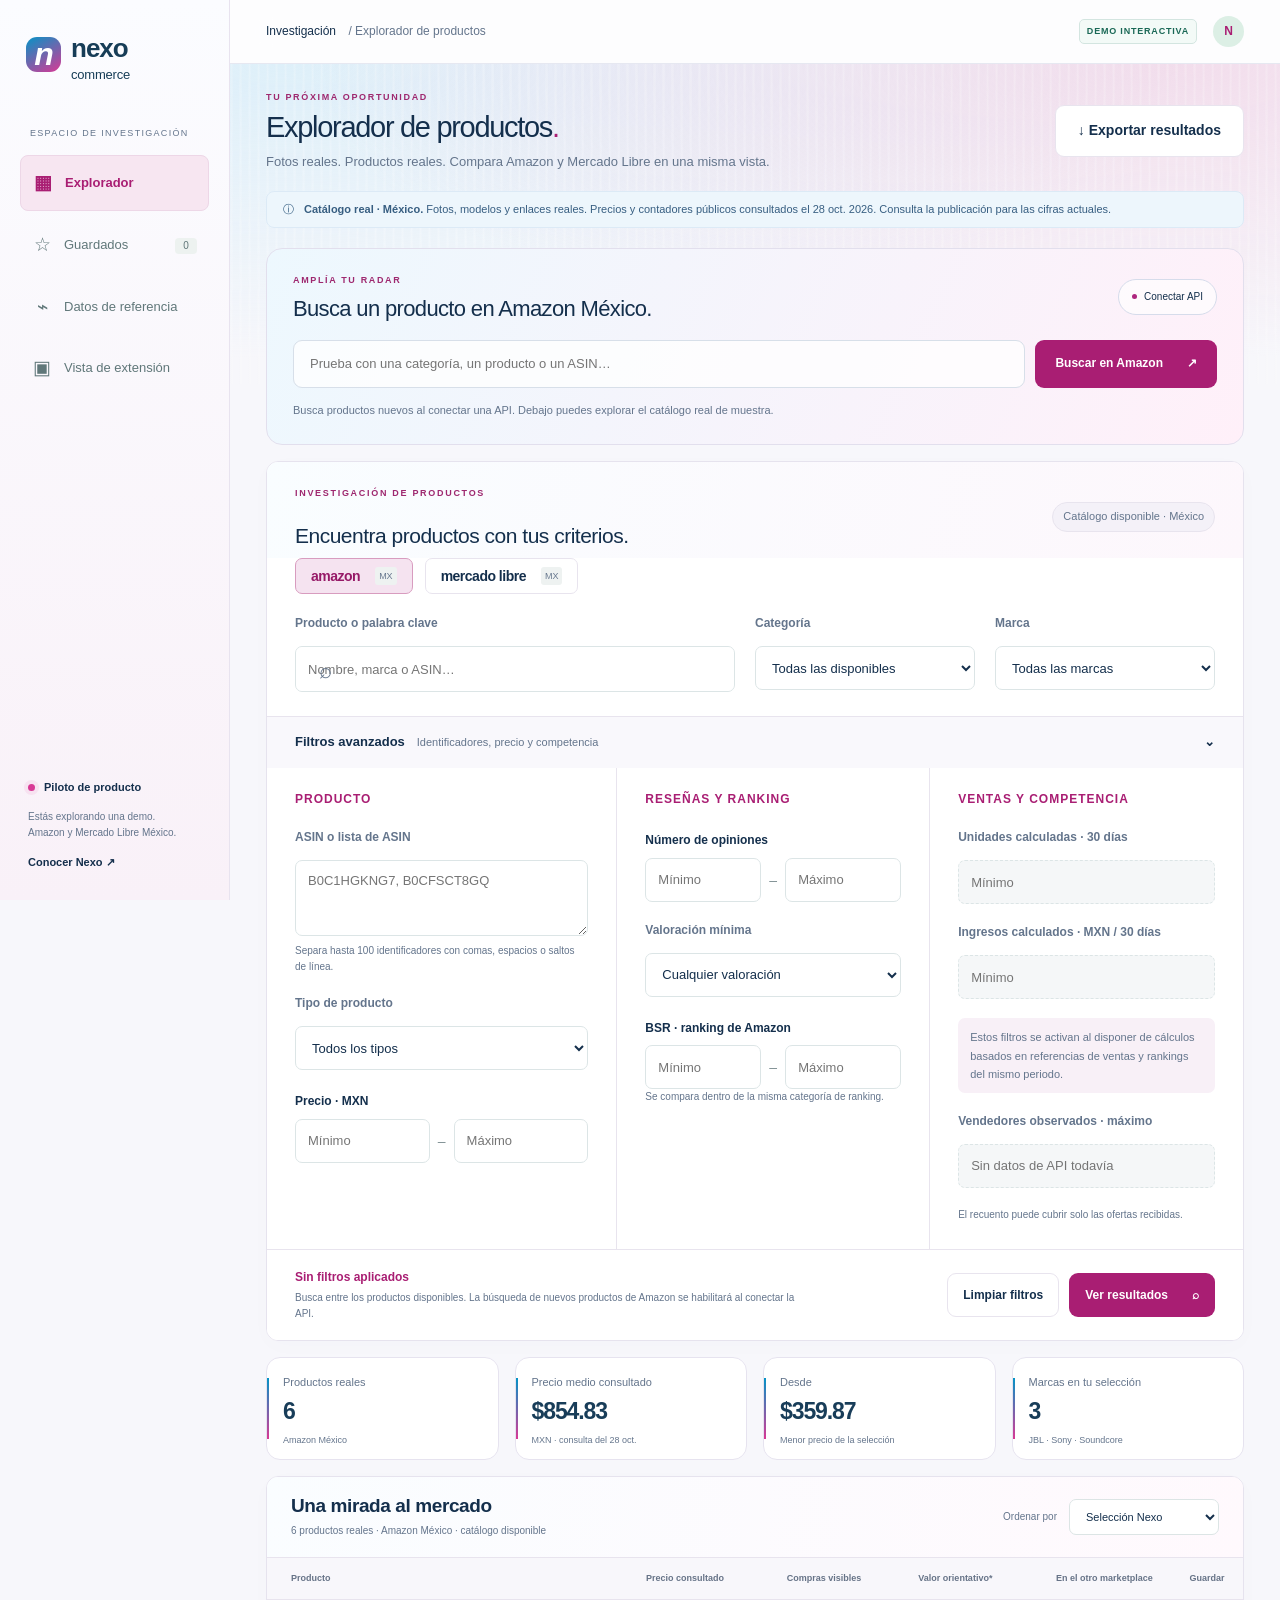
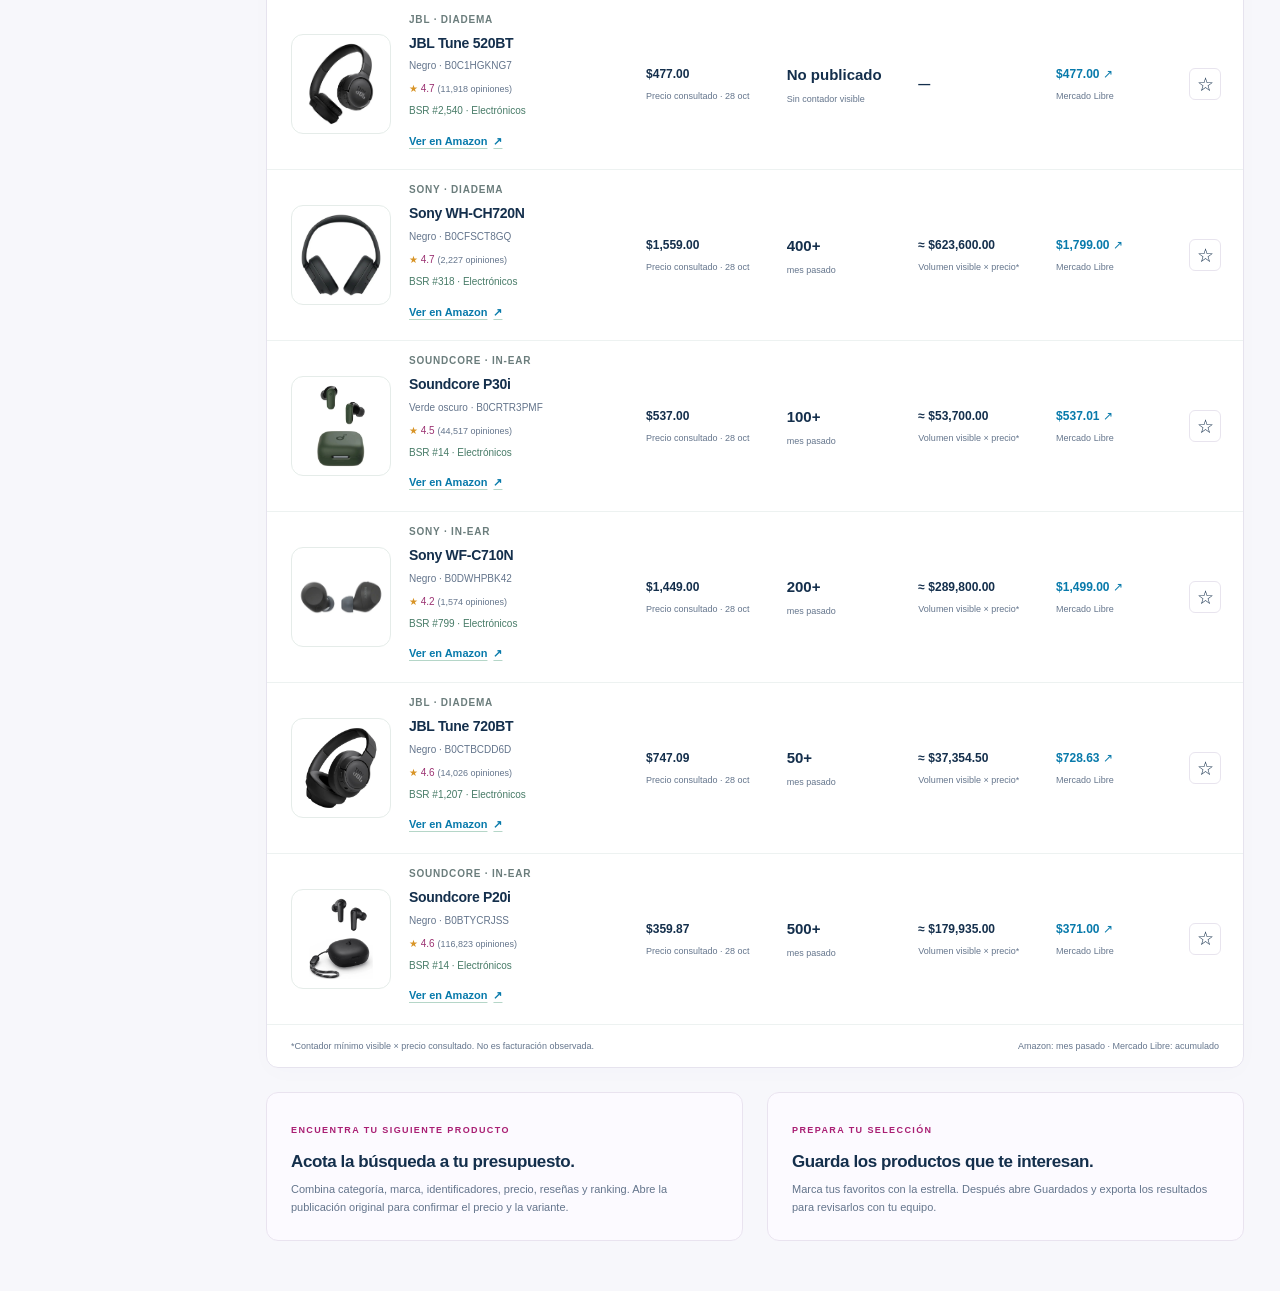
==== commit 9599f45b: "Introduce Prisma design and verified Amazon discovery prototype" ====
--- a/app.html
+++ b/app.html
@@ -1,5 +1,7 @@
-<!doctype html><html lang="es"><head><meta charset="utf-8"><meta name="viewport" content="width=device-width, initial-scale=1, viewport-fit=cover"><meta name="theme-color" content="#087e60"><meta name="apple-mobile-web-app-title" content="Nexo Commerce"><title>Explorador — Nexo Commerce</title><meta name="description" content="Explora seis productos reales con fotos, modelos y enlaces a Amazon México y Mercado Libre México."><link rel="stylesheet" href="styles.css?v=20261029-filters-1"><script src="runtime-config.js?v=20261029-filters-1" defer></script><script src="catalog.js?v=20261028-real-1" defer></script><script src="estimator.js?v=20261028-real-1" defer></script><script src="filters.js?v=20261029-filters-1" defer></script><script src="app.js?v=20261029-filters-1" defer></script></head><body class="dashboard"><a class="skip" href="#workspace">Saltar al contenido</a><aside class="sidebar"><a class="brand" href="index.html?v=20261028-real-1"><span class="brand-mark">n</span><span>nexo<span class="brand-light">commerce</span></span></a><div class="workspace-label">ESPACIO DE INVESTIGACIÓN</div><nav aria-label="Herramientas"><button class="side-item active" data-view="explore"><span aria-hidden="true">▦</span>Explorador</button><button class="side-item" data-view="saved"><span aria-hidden="true">☆</span>Guardados <span class="saved-count">0</span></button><button class="side-item" id="model-open"><span aria-hidden="true">⌁</span>Datos de referencia</button><button class="side-item" id="extension-open"><span aria-hidden="true">▣</span>Vista de extensión</button></nav><div class="sidebar-bottom"><div class="pilot-badge"><span class="status-dot"></span> Piloto de producto</div><p>Estás explorando una demo.<br>Sin conexión a cuentas reales.</p><a href="index.html?v=20261028-real-1">Conocer Nexo ↗</a></div></aside>
-<div class="app-shell"><header class="app-topbar"><span>Investigación <span class="breadcrumb">/ Explorador de productos</span></span><a href="index.html?v=20261028-real-1" class="mobile-brand">nexo</a><span class="profile"><span class="demo-pill">DEMO INTERACTIVA</span><span class="avatar">N</span></span></header><main id="workspace" class="workspace"><div class="app-heading"><div><div class="eyebrow">TU PRÓXIMA OPORTUNIDAD</div><h1 id="view-title">Explorador de productos<span class="green-dot">.</span></h1><p>Fotos reales. Productos reales. Compara Amazon y Mercado Libre en una misma vista.</p></div><button class="button outline" id="export">↓ Exportar resultados</button></div><div class="demo-banner"><span aria-hidden="true">ⓘ</span><p><strong>Catálogo real · México.</strong> Fotos, modelos y enlaces reales. Precios y contadores públicos consultados el 28 oct. 2026. Consulta la publicación para las cifras actuales.</p></div>
+<!doctype html><html lang="es"><head><meta charset="utf-8"><meta name="viewport" content="width=device-width, initial-scale=1, viewport-fit=cover"><meta name="theme-color" content="#0593c6"><meta name="apple-mobile-web-app-title" content="Nexo Commerce"><title>Explorador — Nexo Commerce</title><meta name="description" content="Explora seis productos reales con fotos, modelos y enlaces a Amazon México y Mercado Libre México."><link rel="stylesheet" href="styles.css?v=20261103-prisma-1"><link rel="stylesheet" href="prisma.css?v=20261103-prisma-1"><script src="runtime-config.js?v=20261103-prisma-1" defer></script><script src="catalog.js?v=20261103-prisma-1" defer></script><script src="estimator.js?v=20261103-prisma-1" defer></script><script src="filters.js?v=20261103-prisma-1" defer></script><script src="app.js?v=20261103-prisma-1" defer></script><script src="discovery.js?v=20261103-prisma-1" defer></script></head><body class="dashboard"><a class="skip" href="#workspace">Saltar al contenido</a><aside class="sidebar"><a class="brand" href="index.html?v=20261103-prisma-1"><span class="brand-mark">n</span><span>nexo<span class="brand-light">commerce</span></span></a><div class="workspace-label">ESPACIO DE INVESTIGACIÓN</div><nav aria-label="Herramientas"><button class="side-item active" data-view="explore"><span aria-hidden="true">▦</span>Explorador</button><button class="side-item" data-view="saved"><span aria-hidden="true">☆</span>Guardados <span class="saved-count">0</span></button><button class="side-item" id="model-open"><span aria-hidden="true">⌁</span>Datos de referencia</button><button class="side-item" id="extension-open"><span aria-hidden="true">▣</span>Vista de extensión</button></nav><div class="sidebar-bottom"><div class="pilot-badge"><span class="status-dot"></span> Piloto de producto</div><p>Estás explorando una demo.<br>Amazon y Mercado Libre México.</p><a href="index.html?v=20261103-prisma-1">Conocer Nexo ↗</a></div></aside>
+<div class="app-shell"><header class="app-topbar"><span>Investigación <span class="breadcrumb">/ Explorador de productos</span></span><a href="index.html?v=20261103-prisma-1" class="mobile-brand">nexo</a><span class="profile"><span class="demo-pill">DEMO INTERACTIVA</span><span class="avatar">N</span></span></header><main id="workspace" class="workspace"><div class="app-heading"><div><div class="eyebrow">TU PRÓXIMA OPORTUNIDAD</div><h1 id="view-title">Explorador de productos<span class="green-dot">.</span></h1><p>Fotos reales. Productos reales. Compara Amazon y Mercado Libre en una misma vista.</p></div><button class="button outline" id="export">↓ Exportar resultados</button></div><div class="demo-banner"><span aria-hidden="true">ⓘ</span><p><strong>Catálogo real · México.</strong> Fotos, modelos y enlaces reales. Precios y contadores públicos consultados el 28 oct. 2026. Consulta la publicación para las cifras actuales.</p></div>
+<section class="amazon-discovery" aria-labelledby="amazon-search-title"><div class="discovery-heading"><div><span class="eyebrow">AMPLÍA TU RADAR</span><h2 id="amazon-search-title">Busca un producto en Amazon México.</h2></div><button class="connection-button" id="connection-open" type="button"><span></span>Conectar API</button></div><form id="amazon-search-form"><label><span class="sr-only">Producto o ASIN para buscar en Amazon</span><input id="amazon-query" type="search" placeholder="Prueba con una categoría, un producto o un ASIN…" maxlength="200" required autocomplete="off"></label><button class="button primary" type="submit" id="amazon-search-button">Buscar en Amazon <span aria-hidden="true">↗</span></button></form><p id="discovery-status" role="status">Busca productos nuevos al conectar una API. Debajo puedes explorar el catálogo real de muestra.</p></section>
+<section class="discovery-results" id="discovery-results" hidden aria-labelledby="discovery-title"><div class="discovery-results-head"><div><span class="eyebrow">AMAZON MÉXICO</span><h2 id="discovery-title">Resultados de tu búsqueda</h2><p id="discovery-meta"></p></div><div class="discovery-local-filters"><label>Categoría<select id="discovery-category"><option value="all">Todas</option></select></label><label>Precio máximo · MXN<input type="number" id="discovery-max-price" min="0" placeholder="Sin límite"></label></div></div><div class="discovery-grid" id="discovery-grid"></div><p class="discovery-footnote">Los campos ausentes quedan sin dato. Ventas e ingresos pendientes de estimación; no se deducen de la posición en los resultados.</p></section>
 <form class="filter-panel research-filters" id="search-form">
 <div class="filter-heading"><div><span class="eyebrow">INVESTIGACIÓN DE PRODUCTOS</span><h2>Encuentra productos con tus criterios.</h2></div><span class="catalog-scope">Catálogo disponible · México</span></div>
 <div class="market-tabs" role="group" aria-label="Marketplace"><button type="button" data-market="amazon" class="market-tab selected" aria-pressed="true">amazon <span>MX</span></button><button type="button" data-market="meli" class="market-tab" aria-pressed="false">mercado libre <span>MX</span></button></div>
@@ -14,5 +16,6 @@
 <div class="kpi-grid"><article><span>Productos reales</span><strong id="kpi-count">—</strong><small id="kpi-market">Amazon México</small></article><article><span>Precio medio consultado</span><strong id="kpi-price">—</strong><small>MXN · consulta del 28 oct.</small></article><article><span>Desde</span><strong id="kpi-min">—</strong><small>Menor precio de la selección</small></article><article><span>Marcas en tu selección</span><strong id="kpi-brands">—</strong><small>JBL · Sony · Soundcore</small></article></div><section class="results-panel" aria-labelledby="results-title"><div class="results-header"><div><h2 id="results-title">Una mirada al mercado</h2><p id="result-count" aria-live="polite">Cargando muestra…</p></div><label class="sort-label">Ordenar por <select id="sort"><option value="featured">Selección Nexo</option><option value="price">Menor precio</option><option value="difference">Mayor diferencia de precio</option><option value="rating">Mejor valoración</option><option value="reviews">Más opiniones</option><option value="bsr">Mejor BSR de Amazon</option></select></label></div><div class="table-scroll" tabindex="0" role="region" aria-label="Resultados de productos. Desliza horizontalmente para ver todas las columnas."><table><thead><tr><th scope="col">Producto</th><th scope="col">Precio consultado</th><th scope="col">Compras visibles</th><th scope="col">Valor orientativo*</th><th scope="col">En el otro marketplace</th><th scope="col">Guardar</th></tr></thead><tbody id="products"></tbody></table></div><div class="table-footer"><span>*Contador mínimo visible × precio consultado. No es facturación observada.</span><span>Amazon: mes pasado · Mercado Libre: acumulado</span></div></section>
 <section class="insight-row"><article><span class="feature-number">ENCUENTRA TU SIGUIENTE PRODUCTO</span><h3>Acota la búsqueda a tu presupuesto.</h3><p>Combina categoría, marca, identificadores, precio, reseñas y ranking. Abre la publicación original para confirmar el precio y la variante.</p></article><article><span class="feature-number">PREPARA TU SELECCIÓN</span><h3>Guarda los productos que te interesan.</h3><p>Marca tus favoritos con la estrella. Después abre Guardados y exporta los resultados para revisarlos con tu equipo.</p></article></section>
 </main></div>
+<dialog id="connection-dialog" class="detail-dialog connection-dialog"><div class="dialog-top"><span class="eyebrow">CONECTA TU FUENTE DE DATOS</span><button class="icon-button close-dialog" aria-label="Cerrar conexión">×</button></div><h2>Más productos, en tu radar.</h2><p>El prototipo admite Rainforest API para probar búsquedas sin una cuenta de vendedor. SP-API sigue disponible cuando exista autorización oficial.</p><a class="listing-link" href="https://app.rainforestapi.com/signup" target="_blank" rel="noopener noreferrer">Abrir registro de Rainforest ↗</a><form id="connection-form"><label>Clave de Rainforest API<input id="rainforest-key" type="password" autocomplete="off" spellcheck="false" minlength="16" maxlength="256" required placeholder="Introduce la clave solo en la versión local"></label><button class="button primary" type="submit">Guardar en este equipo</button></form><p id="connection-feedback" role="status">La clave permanece en el servidor local, fuera de GitHub. Guardarla no verifica todavía el acceso al proveedor.</p><p class="local-only-note" id="connection-local-note" hidden>Esta web pública muestra el prototipo. Para configurar una clave abre la versión local de Nexo con su servidor de datos.</p></dialog>
 <dialog id="product-dialog" class="detail-dialog"><div class="dialog-top"><span class="eyebrow">ANÁLISIS DE PRODUCTO · DEMO</span><button class="icon-button close-dialog" aria-label="Cerrar análisis">×</button></div><div id="product-detail"></div></dialog>
-<dialog id="extension-dialog" class="extension-dialog"><div class="dialog-top"><a class="brand" href="index.html?v=20261028-real-1"><span class="brand-mark">n</span>nexo</a><button class="icon-button close-dialog" aria-label="Cerrar vista de extensión">×</button></div><span class="tag">CONCEPTO DE EXTENSIÓN</span><h2>El contexto, junto al producto.</h2><p>Esta es una vista previa del panel previsto para el navegador. Todavía no es una extensión instalable ni lee páginas de Amazon o Mercado Libre.</p><div class="extension-product"><img class="real-product-photo" src="assets/products/product-1.jpg" alt="JBL Tune 520BT negro" width="96" height="96"><div><strong>JBL Tune 520BT</strong><small>Amazon México · B0C1HGKNG7</small></div></div><div class="extension-numbers"><div><span>Precio en Amazon</span><strong>$477</strong></div><div><span>Precio en Mercado Libre</span><strong>$477</strong></div></div><a class="listing-link" href="https://www.amazon.com.mx/dp/B0C1HGKNG7" target="_blank" rel="noopener noreferrer">Abrir producto real en Amazon ↗</a><div class="extension-status"><span class="status-dot"></span>Concepto visual. La extensión todavía no es instalable.</div><button class="button primary close-dialog">Seguir explorando</button></dialog><dialog id="model-dialog" class="detail-dialog"><div class="dialog-top"><span class="eyebrow">DATOS DE REFERENCIA</span><button class="icon-button close-dialog" aria-label="Cerrar datos de referencia">×</button></div><h2>Calcula con datos de tu muestra.</h2><p class="model-intro">Carga referencias de ventas totales y rankings del mismo periodo para ajustar la fórmula de Amazon México. El cálculo se ejecuta en tu navegador; no sube el archivo a un servidor.</p><label class="model-upload"><span>Archivo CSV de referencias</span><input id="model-file" type="file" accept=".csv,text/csv"></label><a class="listing-link" href="calibracion.csv" download>Descargar plantilla CSV</a><p id="model-feedback" class="model-feedback" role="status">Sin referencias cargadas. Las ventas se muestran como «Sin calcular».</p><details class="product-source"><summary>Fórmula, fuente y límites</summary><p>Se ajusta una ley de potencia: unidades en 30 días = exp(a) × BSR^b. Los coeficientes a y b se calculan a partir de tu muestra; no se asignan a mano.</p><p>Esta familia de fórmulas aparece en la investigación sobre rankings y ventas de Amazon. Los coeficientes históricos 10.526 y −0.871 proceden de libros de Amazon EE. UU.; no se aplican automáticamente a audio de México ni a Mercado Libre.</p><a href="https://pubsonline.informs.org/doi/10.1287/mnsc.49.11.1580.20580" target="_blank" rel="noopener noreferrer">Brynjolfsson, Hu y Smith (2003) ↗</a><p>El BSR debe representar la media geométrica del mismo periodo de 30 días de las ventas, con categoría de ranking y ámbito total del producto. El mínimo de tres filas permite ejecutar el ajuste; no prueba precisión. Solo se calcula dentro del segmento y rango de ranking de la muestra. La evaluación independiente sigue pendiente.</p></details></dialog><div id="toast" class="toast" role="status" aria-live="polite"></div></body></html>
+<dialog id="extension-dialog" class="extension-dialog"><div class="dialog-top"><a class="brand" href="index.html?v=20261103-prisma-1"><span class="brand-mark">n</span>nexo</a><button class="icon-button close-dialog" aria-label="Cerrar vista de extensión">×</button></div><span class="tag">CONCEPTO DE EXTENSIÓN</span><h2>El contexto, junto al producto.</h2><p>Esta es una vista previa del panel previsto para el navegador. Todavía no es una extensión instalable ni lee páginas de Amazon o Mercado Libre.</p><div class="extension-product"><img class="real-product-photo" src="assets/products/product-1.jpg" alt="JBL Tune 520BT negro" width="96" height="96"><div><strong>JBL Tune 520BT</strong><small>Amazon México · B0C1HGKNG7</small></div></div><div class="extension-numbers"><div><span>Precio en Amazon</span><strong>$477</strong></div><div><span>Precio en Mercado Libre</span><strong>$477</strong></div></div><a class="listing-link" href="https://www.amazon.com.mx/dp/B0C1HGKNG7" target="_blank" rel="noopener noreferrer">Abrir producto real en Amazon ↗</a><div class="extension-status"><span class="status-dot"></span>Concepto visual. La extensión todavía no es instalable.</div><button class="button primary close-dialog">Seguir explorando</button></dialog><dialog id="model-dialog" class="detail-dialog"><div class="dialog-top"><span class="eyebrow">DATOS DE REFERENCIA</span><button class="icon-button close-dialog" aria-label="Cerrar datos de referencia">×</button></div><h2>Calcula con datos de tu muestra.</h2><p class="model-intro">Carga referencias de ventas totales y rankings del mismo periodo para ajustar la fórmula de Amazon México. El cálculo se ejecuta en tu navegador; no sube el archivo a un servidor.</p><label class="model-upload"><span>Archivo CSV de referencias</span><input id="model-file" type="file" accept=".csv,text/csv"></label><a class="listing-link" href="calibracion.csv" download>Descargar plantilla CSV</a><p id="model-feedback" class="model-feedback" role="status">Sin referencias cargadas. Las ventas se muestran como «Sin calcular».</p><details class="product-source"><summary>Fórmula, fuente y límites</summary><p>Se ajusta una ley de potencia: unidades en 30 días = exp(a) × BSR^b. Los coeficientes a y b se calculan a partir de tu muestra; no se asignan a mano.</p><p>Esta familia de fórmulas aparece en la investigación sobre rankings y ventas de Amazon. Los coeficientes históricos 10.526 y −0.871 proceden de libros de Amazon EE. UU.; no se aplican automáticamente a audio de México ni a Mercado Libre.</p><a href="https://pubsonline.informs.org/doi/10.1287/mnsc.49.11.1580.20580" target="_blank" rel="noopener noreferrer">Brynjolfsson, Hu y Smith (2003) ↗</a><p>El BSR debe representar la media geométrica del mismo periodo de 30 días de las ventas, con categoría de ranking y ámbito total del producto. El mínimo de tres filas permite ejecutar el ajuste; no prueba precisión. Solo se calcula dentro del segmento y rango de ranking de la muestra. La evaluación independiente sigue pendiente.</p></details></dialog><div id="toast" class="toast" role="status" aria-live="polite"></div></body></html>
--- a/prisma.css
+++ b/prisma.css
@@ -0,0 +1,11 @@
+/* Nexo Prisma — ribbed glass, sky blue and hot pink. */
+:root{--ink:#142f4c;--muted:#64758c;--green:#a91e73;--mint:#fbe3f0;--blue:#087eaf;--line:#e8e4ee;--paper:#f8f7fb;--shadow:0 24px 80px #1e3d7210}body{background:#fcfbfe}.brand-mark{background:linear-gradient(140deg,#0593c6,#d83995);border-radius:11px;color:#fff}.button.primary{background:#a91e73}.button.primary:hover{background:#8d155e}.status-dot{background:#d83995;box-shadow:0 0 0 4px #d8399515}.tag{color:#961967;background:#fbe3f0}.positive,.green-dot{color:#a91e73}.site-header .dark{background:#fff;color:#18344c}.prism-landing .site-header{position:absolute;z-index:5;left:0;right:0;top:34px;height:58px;width:calc(100% - 112px);max-width:1500px;color:white}.prism-landing .site-header .brand{font-size:27px}.prism-landing .site-header .brand-mark{background:#ffffff18;border:1px solid #ffffff66;color:#fff}.prism-landing .site-header nav{gap:7px;padding:7px;border:1px solid #ffffff33;border-radius:40px;background:#ffffff12;backdrop-filter:blur(24px)}.prism-landing .site-header nav a{padding:7px 16px;border-radius:30px;font-size:12px}.prism-landing .site-header nav a:first-child{background:#ffffff20}.prism-landing .site-header nav a:hover{color:white;background:#ffffff25}.prism-landing .site-header>.button{border-radius:30px;font-size:12px;gap:17px;padding:12px 18px}.prism-hero{isolation:isolate;position:relative;overflow:hidden;margin:12px;min-height:790px;border-radius:27px;color:white;background:#067dad;display:flex;flex-direction:column;justify-content:flex-end;padding:150px 56px 0}.light-field{position:absolute;z-index:-1;inset:0;background:radial-gradient(ellipse at 0% 10%,#073c72,transparent 65%),linear-gradient(125deg,#067da9,#0195c2 52%,#9ac8da);overflow:hidden}.color-cloud{position:absolute;border-radius:50%;filter:blur(52px);will-change:auto}.cloud-pink{width:72%;height:105%;left:25%;top:26%;transform:rotate(-30deg);background:radial-gradient(ellipse,#f8bbd6 2%,#e351a6 30%,#d72e9c 51%,#e071a373 64%,transparent 72%)}.cloud-ice{width:75%;height:130%;left:50%;top:-68%;background:radial-gradient(ellipse,#cceeff 3%,#09a1d9 50%,transparent 70%);transform:rotate(-35deg)}.ribbed-glass{position:absolute;inset:0;background:repeating-linear-gradient(90deg,#ffffff0d 0px,#ffffff14 2px,#043b6a18 3px,#ffffff02 5px,#ffffff05 8px,#0d4b731a 10px);box-shadow:inset 0 0 110px #06396528}.glass-disc{position:absolute;border-radius:50%;border:1px solid #ffffff21;background:linear-gradient(135deg,#ffffff09,#ffffff02);box-shadow:inset 2px 0 8px #ffffff10,0 0 50px #ffffff05}.disc-one{width:780px;height:780px;left:19%;top:12%;transform:rotateX(55deg) rotateY(25deg) rotate(-32deg)}.disc-two{width:540px;height:540px;left:31%;top:27%;transform:rotateX(55deg) rotateY(25deg) rotate(-32deg)}.prism-content{width:100%;max-width:1400px;margin:auto;display:grid;grid-template-columns:1.5fr 1fr;align-items:center;gap:7%;padding-bottom:64px;flex:1}.prism-copy{padding-top:45px}.prism-eyebrow{font-size:10px;letter-spacing:1.6px;font-weight:600;display:flex;gap:9px;align-items:center;margin-bottom:28px;color:#e5f6ff}.prism-eyebrow>span{height:5px;width:5px;border-radius:50%;background:#ffbde4;box-shadow:0 0 0 4px #ffffff15}.prism-copy h1{font-size:clamp(55px,5.3vw,90px);font-weight:430;line-height:1.03;letter-spacing:-4px;color:white;margin-left:-4px}.prism-copy h1>span{color:#ffc9e6}.prism-copy>p{font-size:15px;line-height:1.8;color:#f0f6ff;max-width:370px;margin-top:26px}.prism-actions{display:flex;align-items:center;gap:26px;margin-top:32px}.prism-primary{background:#fff;color:#133f61;border-radius:35px;padding:16px 23px;font-size:12px;gap:25px;box-shadow:0 7px 30px #10456e15}.prism-primary:hover{background:#fff0f9}.prism-secondary{color:#fff;font-size:12px;display:flex;gap:15px}.prism-market-note{margin-top:40px;display:flex;align-items:center;gap:13px;font-family:ui-monospace,SFMono-Regular,monospace;font-size:9px;letter-spacing:1px;color:#f1f8ff}.prism-market-note i{width:3px;height:3px;border-radius:50%;background:#f7bbdf}.signal-card{justify-self:end;width:min(100%,340px);border:1px solid #ffffff69;border-radius:19px;padding:18px;color:#173d57;background:linear-gradient(145deg,#ffffff8c,#ffffff52);backdrop-filter:blur(22px);box-shadow:0 25px 70px #11376815;transform:rotate(2deg);margin-top:25px}.signal-top{display:flex;align-items:center;gap:7px;font-family:ui-monospace,monospace;font-size:9px;letter-spacing:1px;font-weight:650}.signal-top>span:last-child{margin-left:auto;color:#405e72}.signal-live{width:5px;height:5px;border-radius:50%;background:#bc2782}.signal-image{height:205px;display:grid;place-items:center;position:relative;margin-block:15px 20px;border-radius:11px;background:#ffffffa8;border:1px solid #ffffff70;overflow:hidden}.signal-image img{width:185px;height:185px;object-fit:contain;mix-blend-mode:multiply;transform:rotate(-8deg)}.signal-category{position:absolute;bottom:12px;left:12px;font-size:8px;font-family:ui-monospace,monospace;color:#536c82;letter-spacing:1px}.signal-name{display:flex;justify-content:space-between;align-items:center}.signal-name small{font-size:7px;letter-spacing:1px}.signal-name h2{font-size:20px;margin-top:7px;letter-spacing:-.65px;font-weight:600}.signal-name>a{height:31px;width:31px;display:grid;place-items:center;border:1px solid #ffffffa8;border-radius:50%;background:#ffffff55}.signal-prices{display:grid;grid-template-columns:1fr 1fr;gap:12px;margin-top:22px;border-top:1px solid #ffffff66;padding-top:16px}.signal-prices>div>span{font-size:9px}.signal-prices strong{display:block;font-size:23px;letter-spacing:-.8px;margin-top:3px;font-weight:600}.signal-prices strong span{font-size:8px;letter-spacing:0;font-weight:450}.signal-date{font-size:8px;line-height:1.7;color:#405e72;margin-top:16px}.prism-bottom{border-top:1px solid #ffffff45;display:grid;grid-template-columns:1fr 1fr 1fr auto;gap:32px;padding:23px 0 26px;max-width:1400px;width:100%;margin:auto}.prism-bottom>div{display:flex;gap:17px;align-items:flex-start}.prism-bottom>div>span{color:#ffd6ec;font:10px ui-monospace,monospace;padding-top:4px}.prism-bottom p{font-size:12px;font-weight:500;color:white}.prism-bottom small{display:block;font-size:10px;font-weight:400;color:#edf6ff;margin-top:4px}.prism-scroll{height:35px;width:35px;border-radius:50%;border:1px solid #ffffff60;display:grid;place-items:center;color:white}.prism-landing .market-strip{background:transparent;border:0;border-bottom:1px solid var(--line);padding-block:35px;margin-top:0}.prism-landing .market-strip>span:first-child{color:#8f3c70}.feature{background:#f9f5fb;border:1px solid var(--line);border-radius:18px}.blue-feature{background:#edf7fc}.extension-feature{background:#f9ecf4}.market-price-bars i{background:linear-gradient(90deg,#0593c6,#d83995)}.method-section{background:#eff5fa}.method-steps li>span{color:#a91e73;background:#f5e1ef}.closing{background:linear-gradient(120deg,#edf7fc,#fbe8f3);border:1px solid var(--line)}.closing .eyebrow{color:#a91e73}.prism-landing .feature-number{color:#a91e73}.button.dark{background:#173d57}.api-history svg{background:#fcfafd}.api-history svg path[stroke="#087e60"]{stroke:#b1227b}
+/* Workspace: quieter surfaces to keep dense product data readable. */
+.dashboard{background:#f7f7fb}.dashboard .sidebar{background:linear-gradient(180deg,#fbfcff,#f9f1f8);border-right-color:#e8e3ef}.dashboard .sidebar .brand{color:#173d57}.dashboard .sidebar .brand-mark{background:linear-gradient(150deg,#0593c6,#d83995)}.dashboard .side-item.active{color:#a91e73;background:#f7e6f1;border:1px solid #edd7e7}.dashboard .side-item:hover{background:#f6eff8}.dashboard .app-topbar{background:#ffffffbb;backdrop-filter:blur(20px);border-bottom-color:#e6e8f1}.dashboard .workspace{position:relative;isolation:isolate}.dashboard .workspace:before{content:'';position:absolute;top:0;left:0;right:0;height:320px;z-index:-1;pointer-events:none;background:repeating-linear-gradient(90deg,#ffffff0a 0px,#ffffff40 2px,transparent 3px,transparent 9px),radial-gradient(ellipse at 90% 0%,#eec7df88,transparent 65%),radial-gradient(ellipse at 5% 0%,#c2e7f77a,transparent 65%)}.dashboard .app-heading h1{font-weight:500;letter-spacing:-1.3px}.dashboard .eyebrow{color:#9e286f}.dashboard .demo-banner{background:#edf6fc;border:1px solid #dceaf6;color:#315b7f}.dashboard .research-filters,.dashboard .results-panel{background:#ffffffeb;border-color:#e6e3ee;box-shadow:0 5px 25px #283d6d04}.dashboard .filter-heading{background:linear-gradient(105deg,#f9fdff,#fdf7fc)}.dashboard .filter-heading .eyebrow{font-size:9px;letter-spacing:1.7px}.dashboard .filter-heading h2{font-weight:500}.dashboard .market-tab.selected{background:#f5e3f0;border-color:#d89cbf;color:#961967}.dashboard .advanced-filters>summary{background:#f9f8fc}.dashboard .research-groups legend{color:#a91e73}.dashboard .filter-availability{background:#f8f0f7}.dashboard .filter-bottom p{color:#a91e73}.dashboard .catalog-scope{background:#f4f1f8}.dashboard .kpi-grid article{background:#fff;border-color:#e6e3ef;border-radius:14px;position:relative;overflow:hidden}.dashboard .kpi-grid article:before{position:absolute;content:'';left:0;top:20%;bottom:20%;width:2px;background:linear-gradient(#0593c6,#d83995)}.dashboard .kpi-grid strong{font-weight:550;color:#183d59}.dashboard .real-rating{color:#9b3272}.dashboard .observed-rank{color:#5d728a}.dashboard .listing-link,.dashboard .other-price{color:#087aab}.dashboard .save-button[aria-pressed="true"]{color:#ab1f78;background:#fbe3f0}.dashboard .results-header{background:linear-gradient(100deg,#fafdff,#fff9fd)}.dashboard .table-scroll th{background:#f8f7fb;color:#667387}.dashboard .filter-bottom .button.primary{background:#a91e73}.dashboard .insight-row article{background:#fcfaff;border-color:#e9e3ef}.dashboard .pilot-badge .status-dot{background:#d83995}.dashboard dialog{background:#fffdff;border-color:#eee5ee}.dashboard .toast{background:#173d57}
+@media(min-width:1600px){.prism-hero{min-height:880px}.prism-content{padding-bottom:90px}.signal-card{width:380px}.signal-image{height:245px}.signal-image img{width:220px;height:220px}}
+@media(max-width:1000px){.prism-landing .site-header{width:calc(100% - 80px)}.prism-landing .site-header nav{display:none}.prism-hero{padding:135px 35px 0;min-height:770px}.prism-content{gap:5%;grid-template-columns:1.2fr 1fr}.prism-copy h1{font-size:62px;letter-spacing:-3px}.prism-bottom{gap:17px}.prism-bottom small{max-width:170px}.signal-card{width:300px}.signal-image{height:175px}.signal-image img{width:155px;height:155px}}
+@media(max-width:700px){.prism-landing .site-header{top:25px;width:calc(100% - 58px);height:42px}.prism-landing .site-header .brand{font-size:23px}.prism-landing .site-header .brand-light{font-size:10px}.prism-landing .site-header>.button{font-size:10px;padding:10px 13px;gap:8px}.prism-hero{margin:8px;border-radius:21px;padding:115px 24px 0;min-height:0}.prism-content{grid-template-columns:1fr;gap:16px;padding-bottom:32px}.prism-copy{padding-top:0}.prism-eyebrow{font-size:8px;letter-spacing:1px;margin-bottom:24px}.prism-copy h1{font-size:57px;letter-spacing:-3.2px;line-height:1.04}.prism-copy>p{font-size:13px;max-width:300px;margin-top:20px;line-height:1.8}.prism-actions{gap:23px;margin-top:24px}.prism-primary{font-size:11px;padding:14px 18px;gap:18px}.prism-secondary{font-size:11px;gap:9px}.prism-market-note{font-size:8px;margin-top:27px;gap:10px}.signal-card{justify-self:center;transform:rotate(2deg);width:270px;margin-top:26px;padding:15px}.signal-image{height:150px;margin-block:12px}.signal-image img{height:135px;width:135px}.signal-name h2{font-size:18px}.signal-prices{margin-top:14px;padding-top:12px}.signal-prices strong{font-size:20px}.signal-date{font-size:7px;margin-top:11px}.prism-bottom{grid-template-columns:1fr;gap:0;padding:0 0 8px}.prism-bottom>div{padding:14px 0;border-bottom:1px solid #ffffff30;gap:15px}.prism-bottom>div:last-of-type{border:0}.prism-bottom p{font-size:11px}.prism-bottom small{font-size:9px;max-width:none;display:inline;margin-left:8px}.prism-scroll{display:none}.cloud-pink{width:160%;height:80%;left:-25%;top:40%;filter:blur(30px)}.cloud-ice{width:190%;height:110%;left:20%;top:-45%}.disc-one{left:-15%;top:25%}.prism-landing .market-strip{padding-block:25px}.prism-landing .market-strip>span:first-child{font-size:9px}.prism-landing .wrap{width:calc(100% - 40px)}.prism-landing .section{padding-block:55px}.dashboard .app-heading h1{letter-spacing:-1px}}
+@media(prefers-reduced-motion:reduce){html{scroll-behavior:auto}.button{transition:none}.button:hover{transform:none}}
+.prism-landing .site-header>.button.dark{background:#fff;color:#173d57}.amazon-discovery{background:linear-gradient(115deg,#edf8fe,#fff0f9);border:1px solid #e2dfed;border-radius:16px;padding:24px 26px;margin-top:20px}.discovery-heading{display:flex;justify-content:space-between;align-items:center;gap:18px}.discovery-heading .eyebrow{font-size:9px;margin-bottom:8px}.discovery-heading h2{font-size:22px;font-weight:500;letter-spacing:-.65px}.connection-button{background:#ffffffad;border:1px solid #d6dceb;border-radius:30px;padding:8px 13px;font-size:10px;display:flex;align-items:center;gap:7px;white-space:nowrap;min-height:36px}.connection-button>span{height:5px;width:5px;background:#ae267e;border-radius:50%}#amazon-search-form{display:flex;gap:10px;margin-top:19px}#amazon-search-form label{flex:1;min-width:0}#amazon-search-form input{width:100%;min-width:0;padding:14px 16px;background:#ffffffc9;border:1px solid #d7dfe9;border-radius:9px;font:inherit;font-size:13px;min-height:48px}#amazon-search-form .button{padding:13px 19px;font-size:12px}#discovery-status{font-size:11px;line-height:1.7;margin-top:13px}.discovery-results{background:#fff;border:1px solid var(--line);border-radius:16px;margin-top:22px;padding:24px}.discovery-results-head{display:flex;justify-content:space-between;align-items:flex-start;gap:24px;margin-bottom:22px}.discovery-results-head h2{font-size:23px;font-weight:500}.discovery-results-head p{font-size:10px;margin-top:8px}.discovery-local-filters{display:flex;gap:10px}.discovery-local-filters label{display:flex;flex-direction:column;gap:5px;font-size:10px;max-width:170px}.discovery-local-filters select,.discovery-local-filters input{border:1px solid #dce2ed;padding:9px 10px;border-radius:7px;min-height:40px;width:100%;background:white;color:var(--ink);font:inherit}.discovery-grid{display:grid;grid-template-columns:repeat(3,minmax(0,1fr));gap:16px}.discovered-product{min-width:0;border:1px solid var(--line);border-radius:12px;overflow:hidden}.discovered-image{height:185px;display:grid;place-items:center;position:relative;background:#fcfbfd;padding:18px}.discovered-image img{width:100%;height:100%;object-fit:contain;mix-blend-mode:multiply}.discovered-image>span:not(.sponsored-label){color:var(--muted);font-size:11px}.sponsored-label{position:absolute;top:10px;left:10px;font-size:8px;border:1px solid #e5d9e4;padding:3px 6px;border-radius:4px;background:#fff}.discovered-body{padding:16px}.discovered-body>small{font:9px ui-monospace,monospace;color:#8c6e83;overflow-wrap:anywhere}.discovered-body h3{font-size:13px;letter-spacing:-.2px;font-weight:550;line-height:1.5;margin-top:9px}.discovered-price{font-size:23px;font-weight:500;display:block;margin-top:13px}.discovered-metrics{display:grid;grid-template-columns:1fr 1fr;gap:12px;padding-block:14px;border-block:1px solid var(--line);margin-block:12px}.discovered-metrics>span{font-size:9px;color:var(--muted)}.discovered-metrics strong{display:block;font-size:11px;color:var(--ink);margin-top:3px;font-weight:500}.discovered-body .listing-link{font-size:10px}.rank-scope{font-size:9px;margin-block:9px}.discovery-footnote{font-size:10px;margin-top:20px}.discovery-empty{padding:35px;font-size:13px;color:var(--muted);grid-column:1/-1}#connection-form{display:grid;gap:16px;margin-top:24px}#connection-form label{display:grid;gap:9px;font-size:12px}#connection-form input{font:inherit;padding:13px;border:1px solid #dfe2ed;border-radius:7px}#connection-form button{justify-self:start}.connection-dialog>p{font-size:12px;margin-top:15px;line-height:1.8}.connection-dialog .listing-link{display:inline-block;margin-top:17px}.connection-dialog h2{font-size:27px}.local-only-note{background:#f4eef7;padding:13px;border-radius:7px}
+@media(max-width:1000px){.discovery-grid{grid-template-columns:repeat(2,minmax(0,1fr))}.discovery-results-head{flex-direction:column}}
+@media(max-width:600px){.amazon-discovery{padding:20px}.discovery-heading{align-items:flex-start}.discovery-heading h2{font-size:21px}.connection-button{font-size:9px;padding:7px 9px}.discovery-heading .eyebrow{font-size:8px}#amazon-search-form{flex-direction:column}#amazon-search-form input{font-size:16px}#amazon-search-form button{min-height:48px}.discovery-grid{grid-template-columns:1fr}.discovery-results{padding:18px}.discovery-local-filters{width:100%}.discovery-local-filters label{flex:1;max-width:none}.discovery-local-filters input,.discovery-local-filters select{font-size:16px}.discovered-image{height:200px}#connection-form input{font-size:16px}}
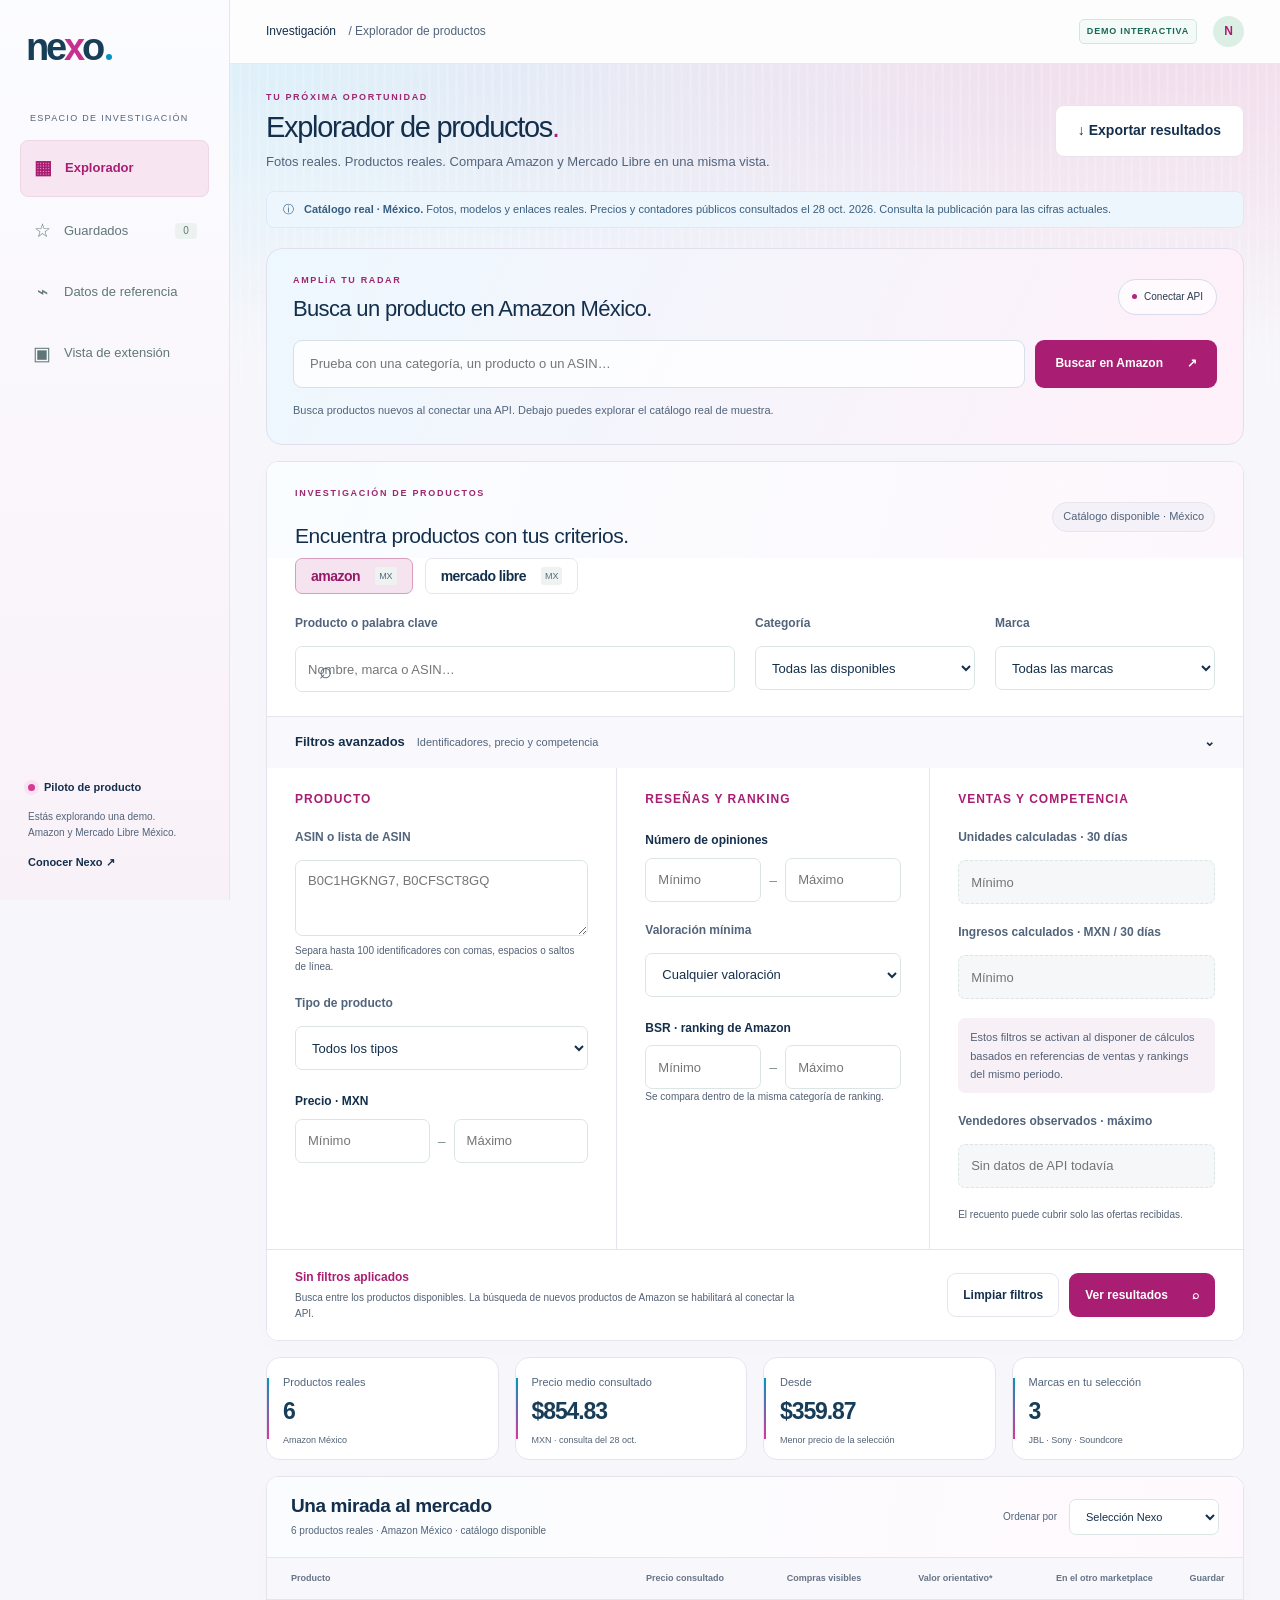
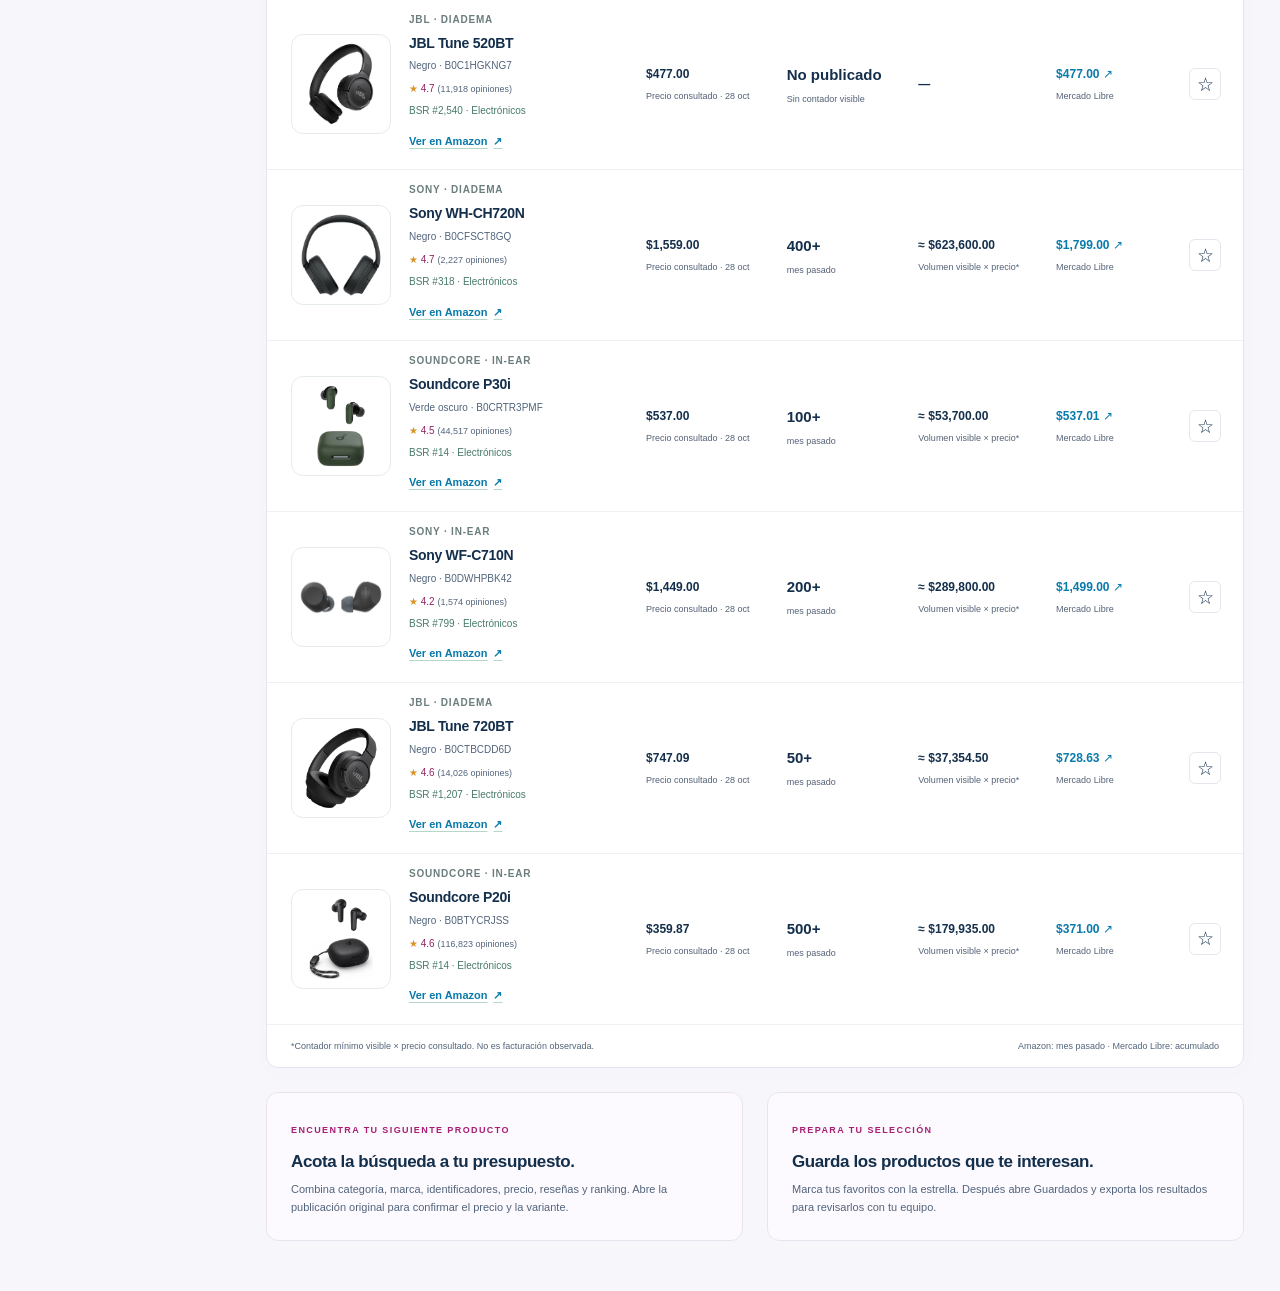
==== commit ba49f13a: "Unify Prisma design and add product insights and Amazon extension prototype" ====
--- a/app.html
+++ b/app.html
@@ -1,7 +1,7 @@
-<!doctype html><html lang="es"><head><meta charset="utf-8"><meta name="viewport" content="width=device-width, initial-scale=1, viewport-fit=cover"><meta name="theme-color" content="#0593c6"><meta name="apple-mobile-web-app-title" content="Nexo Commerce"><title>Explorador — Nexo Commerce</title><meta name="description" content="Explora seis productos reales con fotos, modelos y enlaces a Amazon México y Mercado Libre México."><link rel="stylesheet" href="styles.css?v=20261103-prisma-1"><link rel="stylesheet" href="prisma.css?v=20261103-prisma-1"><script src="runtime-config.js?v=20261103-prisma-1" defer></script><script src="catalog.js?v=20261103-prisma-1" defer></script><script src="estimator.js?v=20261103-prisma-1" defer></script><script src="filters.js?v=20261103-prisma-1" defer></script><script src="app.js?v=20261103-prisma-1" defer></script><script src="discovery.js?v=20261103-prisma-1" defer></script></head><body class="dashboard"><a class="skip" href="#workspace">Saltar al contenido</a><aside class="sidebar"><a class="brand" href="index.html?v=20261103-prisma-1"><span class="brand-mark">n</span><span>nexo<span class="brand-light">commerce</span></span></a><div class="workspace-label">ESPACIO DE INVESTIGACIÓN</div><nav aria-label="Herramientas"><button class="side-item active" data-view="explore"><span aria-hidden="true">▦</span>Explorador</button><button class="side-item" data-view="saved"><span aria-hidden="true">☆</span>Guardados <span class="saved-count">0</span></button><button class="side-item" id="model-open"><span aria-hidden="true">⌁</span>Datos de referencia</button><button class="side-item" id="extension-open"><span aria-hidden="true">▣</span>Vista de extensión</button></nav><div class="sidebar-bottom"><div class="pilot-badge"><span class="status-dot"></span> Piloto de producto</div><p>Estás explorando una demo.<br>Amazon y Mercado Libre México.</p><a href="index.html?v=20261103-prisma-1">Conocer Nexo ↗</a></div></aside>
-<div class="app-shell"><header class="app-topbar"><span>Investigación <span class="breadcrumb">/ Explorador de productos</span></span><a href="index.html?v=20261103-prisma-1" class="mobile-brand">nexo</a><span class="profile"><span class="demo-pill">DEMO INTERACTIVA</span><span class="avatar">N</span></span></header><main id="workspace" class="workspace"><div class="app-heading"><div><div class="eyebrow">TU PRÓXIMA OPORTUNIDAD</div><h1 id="view-title">Explorador de productos<span class="green-dot">.</span></h1><p>Fotos reales. Productos reales. Compara Amazon y Mercado Libre en una misma vista.</p></div><button class="button outline" id="export">↓ Exportar resultados</button></div><div class="demo-banner"><span aria-hidden="true">ⓘ</span><p><strong>Catálogo real · México.</strong> Fotos, modelos y enlaces reales. Precios y contadores públicos consultados el 28 oct. 2026. Consulta la publicación para las cifras actuales.</p></div>
+<!doctype html><html lang="es"><head><meta charset="utf-8"><meta name="viewport" content="width=device-width, initial-scale=1, viewport-fit=cover"><meta name="theme-color" content="#0593c6"><meta name="apple-mobile-web-app-title" content="Nexo Commerce"><title>Explorador — Nexo Commerce</title><meta name="description" content="Explora seis productos reales con fotos, modelos y enlaces a Amazon México y Mercado Libre México."><link rel="stylesheet" href="styles.css?v=20261104-evo-1"><link rel="stylesheet" href="prisma.css?v=20261104-evo-1"><script src="runtime-config.js?v=20261104-evo-1" defer></script><script src="catalog.js?v=20261104-evo-1" defer></script><script src="estimator.js?v=20261104-evo-1" defer></script><script src="filters.js?v=20261104-evo-1" defer></script><script src="app.js?v=20261104-evo-1" defer></script><script src="discovery.js?v=20261104-evo-1" defer></script><link rel="stylesheet" href="evolution.css?v=20261104-evo-1"><script src="insights.js?v=20261104-evo-1" defer></script></head><body class="dashboard"><a class="skip" href="#workspace">Saltar al contenido</a><aside class="sidebar"><a class="brand" href="index.html?v=20261104-evo-1" aria-label="Nexo, inicio"><span class="nexo-wordmark" aria-hidden="true">ne<span>x</span>o<i></i></span></a><div class="workspace-label">ESPACIO DE INVESTIGACIÓN</div><nav aria-label="Herramientas"><button class="side-item active" data-view="explore"><span aria-hidden="true">▦</span>Explorador</button><button class="side-item" data-view="saved"><span aria-hidden="true">☆</span>Guardados <span class="saved-count">0</span></button><button class="side-item" id="model-open"><span aria-hidden="true">⌁</span>Datos de referencia</button><button class="side-item" id="extension-open"><span aria-hidden="true">▣</span>Vista de extensión</button></nav><div class="sidebar-bottom"><div class="pilot-badge"><span class="status-dot"></span> Piloto de producto</div><p>Estás explorando una demo.<br>Amazon y Mercado Libre México.</p><a href="index.html?v=20261104-evo-1">Conocer Nexo ↗</a></div></aside>
+<div class="app-shell"><header class="app-topbar"><span>Investigación <span class="breadcrumb">/ Explorador de productos</span></span><a href="index.html?v=20261104-evo-1" class="mobile-brand">nexo</a><span class="profile"><span class="demo-pill">DEMO INTERACTIVA</span><span class="avatar">N</span></span></header><main id="workspace" class="workspace"><div class="app-heading"><div><div class="eyebrow">TU PRÓXIMA OPORTUNIDAD</div><h1 id="view-title">Explorador de productos<span class="green-dot">.</span></h1><p>Fotos reales. Productos reales. Compara Amazon y Mercado Libre en una misma vista.</p></div><button class="button outline" id="export">↓ Exportar resultados</button></div><div class="demo-banner"><span aria-hidden="true">ⓘ</span><p><strong>Catálogo real · México.</strong> Fotos, modelos y enlaces reales. Precios y contadores públicos consultados el 28 oct. 2026. Consulta la publicación para las cifras actuales.</p></div>
 <section class="amazon-discovery" aria-labelledby="amazon-search-title"><div class="discovery-heading"><div><span class="eyebrow">AMPLÍA TU RADAR</span><h2 id="amazon-search-title">Busca un producto en Amazon México.</h2></div><button class="connection-button" id="connection-open" type="button"><span></span>Conectar API</button></div><form id="amazon-search-form"><label><span class="sr-only">Producto o ASIN para buscar en Amazon</span><input id="amazon-query" type="search" placeholder="Prueba con una categoría, un producto o un ASIN…" maxlength="200" required autocomplete="off"></label><button class="button primary" type="submit" id="amazon-search-button">Buscar en Amazon <span aria-hidden="true">↗</span></button></form><p id="discovery-status" role="status">Busca productos nuevos al conectar una API. Debajo puedes explorar el catálogo real de muestra.</p></section>
-<section class="discovery-results" id="discovery-results" hidden aria-labelledby="discovery-title"><div class="discovery-results-head"><div><span class="eyebrow">AMAZON MÉXICO</span><h2 id="discovery-title">Resultados de tu búsqueda</h2><p id="discovery-meta"></p></div><div class="discovery-local-filters"><label>Categoría<select id="discovery-category"><option value="all">Todas</option></select></label><label>Precio máximo · MXN<input type="number" id="discovery-max-price" min="0" placeholder="Sin límite"></label></div></div><div class="discovery-grid" id="discovery-grid"></div><p class="discovery-footnote">Los campos ausentes quedan sin dato. Ventas e ingresos pendientes de estimación; no se deducen de la posición en los resultados.</p></section>
+<section class="discovery-results" id="discovery-results" hidden aria-labelledby="discovery-title"><div class="discovery-results-head"><div><span class="eyebrow">AMAZON MÉXICO</span><h2 id="discovery-title">Resultados de tu búsqueda</h2><p id="discovery-meta"></p></div><div class="discovery-local-filters"><label>Vendedor conocido<select id="discovery-seller"><option value="all">Todos / sin ficha</option></select></label><label>Ordenar por<select id="discovery-sort"><option value="relevance">Relevancia</option><option value="price">Menor precio</option><option value="reviews">Más valoraciones</option><option value="monthly">Mayor volumen publicado</option><option value="rank">Mejor BSR disponible</option></select></label><label>Categoría<select id="discovery-category"><option value="all">Todas</option></select></label><label>Precio máximo · MXN<input type="number" id="discovery-max-price" min="0" placeholder="Sin límite"></label></div></div><div class="discovery-grid" id="discovery-grid"></div><p class="discovery-footnote">Los campos ausentes quedan sin dato. Ventas e ingresos pendientes de estimación; no se deducen de la posición en los resultados.</p></section>
 <form class="filter-panel research-filters" id="search-form">
 <div class="filter-heading"><div><span class="eyebrow">INVESTIGACIÓN DE PRODUCTOS</span><h2>Encuentra productos con tus criterios.</h2></div><span class="catalog-scope">Catálogo disponible · México</span></div>
 <div class="market-tabs" role="group" aria-label="Marketplace"><button type="button" data-market="amazon" class="market-tab selected" aria-pressed="true">amazon <span>MX</span></button><button type="button" data-market="meli" class="market-tab" aria-pressed="false">mercado libre <span>MX</span></button></div>
@@ -16,6 +16,6 @@
 <div class="kpi-grid"><article><span>Productos reales</span><strong id="kpi-count">—</strong><small id="kpi-market">Amazon México</small></article><article><span>Precio medio consultado</span><strong id="kpi-price">—</strong><small>MXN · consulta del 28 oct.</small></article><article><span>Desde</span><strong id="kpi-min">—</strong><small>Menor precio de la selección</small></article><article><span>Marcas en tu selección</span><strong id="kpi-brands">—</strong><small>JBL · Sony · Soundcore</small></article></div><section class="results-panel" aria-labelledby="results-title"><div class="results-header"><div><h2 id="results-title">Una mirada al mercado</h2><p id="result-count" aria-live="polite">Cargando muestra…</p></div><label class="sort-label">Ordenar por <select id="sort"><option value="featured">Selección Nexo</option><option value="price">Menor precio</option><option value="difference">Mayor diferencia de precio</option><option value="rating">Mejor valoración</option><option value="reviews">Más opiniones</option><option value="bsr">Mejor BSR de Amazon</option></select></label></div><div class="table-scroll" tabindex="0" role="region" aria-label="Resultados de productos. Desliza horizontalmente para ver todas las columnas."><table><thead><tr><th scope="col">Producto</th><th scope="col">Precio consultado</th><th scope="col">Compras visibles</th><th scope="col">Valor orientativo*</th><th scope="col">En el otro marketplace</th><th scope="col">Guardar</th></tr></thead><tbody id="products"></tbody></table></div><div class="table-footer"><span>*Contador mínimo visible × precio consultado. No es facturación observada.</span><span>Amazon: mes pasado · Mercado Libre: acumulado</span></div></section>
 <section class="insight-row"><article><span class="feature-number">ENCUENTRA TU SIGUIENTE PRODUCTO</span><h3>Acota la búsqueda a tu presupuesto.</h3><p>Combina categoría, marca, identificadores, precio, reseñas y ranking. Abre la publicación original para confirmar el precio y la variante.</p></article><article><span class="feature-number">PREPARA TU SELECCIÓN</span><h3>Guarda los productos que te interesan.</h3><p>Marca tus favoritos con la estrella. Después abre Guardados y exporta los resultados para revisarlos con tu equipo.</p></article></section>
 </main></div>
-<dialog id="connection-dialog" class="detail-dialog connection-dialog"><div class="dialog-top"><span class="eyebrow">CONECTA TU FUENTE DE DATOS</span><button class="icon-button close-dialog" aria-label="Cerrar conexión">×</button></div><h2>Más productos, en tu radar.</h2><p>El prototipo admite Rainforest API para probar búsquedas sin una cuenta de vendedor. SP-API sigue disponible cuando exista autorización oficial.</p><a class="listing-link" href="https://app.rainforestapi.com/signup" target="_blank" rel="noopener noreferrer">Abrir registro de Rainforest ↗</a><form id="connection-form"><label>Clave de Rainforest API<input id="rainforest-key" type="password" autocomplete="off" spellcheck="false" minlength="16" maxlength="256" required placeholder="Introduce la clave solo en la versión local"></label><button class="button primary" type="submit">Guardar en este equipo</button></form><p id="connection-feedback" role="status">La clave permanece en el servidor local, fuera de GitHub. Guardarla no verifica todavía el acceso al proveedor.</p><p class="local-only-note" id="connection-local-note" hidden>Esta web pública muestra el prototipo. Para configurar una clave abre la versión local de Nexo con su servidor de datos.</p></dialog>
+<dialog id="insights-dialog" class="insights-dialog"><div class="dialog-top"><span class="eyebrow">NEXO / ANÁLISIS DE PRODUCTO</span><button class="icon-button close-dialog" aria-label="Cerrar ficha de análisis">×</button></div><div id="insights-body"></div></dialog><dialog id="connection-dialog" class="detail-dialog connection-dialog"><div class="dialog-top"><span class="eyebrow">CONECTA TU FUENTE DE DATOS</span><button class="icon-button close-dialog" aria-label="Cerrar conexión">×</button></div><h2>Más productos, en tu radar.</h2><p>El prototipo admite Rainforest API para probar búsquedas sin una cuenta de vendedor. SP-API sigue disponible cuando exista autorización oficial.</p><a class="listing-link" href="https://app.rainforestapi.com/signup" target="_blank" rel="noopener noreferrer">Abrir registro de Rainforest ↗</a><form id="connection-form"><label>Clave de Rainforest API<input id="rainforest-key" type="password" autocomplete="off" spellcheck="false" minlength="16" maxlength="256" required placeholder="Introduce la clave solo en la versión local"></label><button class="button primary" type="submit">Guardar en este equipo</button></form><p id="connection-feedback" role="status">La clave permanece en el servidor local, fuera de GitHub. Guardarla no verifica todavía el acceso al proveedor.</p><p class="local-only-note" id="connection-local-note" hidden>Esta web pública muestra el prototipo. Para configurar una clave abre la versión local de Nexo con su servidor de datos.</p></dialog>
 <dialog id="product-dialog" class="detail-dialog"><div class="dialog-top"><span class="eyebrow">ANÁLISIS DE PRODUCTO · DEMO</span><button class="icon-button close-dialog" aria-label="Cerrar análisis">×</button></div><div id="product-detail"></div></dialog>
-<dialog id="extension-dialog" class="extension-dialog"><div class="dialog-top"><a class="brand" href="index.html?v=20261103-prisma-1"><span class="brand-mark">n</span>nexo</a><button class="icon-button close-dialog" aria-label="Cerrar vista de extensión">×</button></div><span class="tag">CONCEPTO DE EXTENSIÓN</span><h2>El contexto, junto al producto.</h2><p>Esta es una vista previa del panel previsto para el navegador. Todavía no es una extensión instalable ni lee páginas de Amazon o Mercado Libre.</p><div class="extension-product"><img class="real-product-photo" src="assets/products/product-1.jpg" alt="JBL Tune 520BT negro" width="96" height="96"><div><strong>JBL Tune 520BT</strong><small>Amazon México · B0C1HGKNG7</small></div></div><div class="extension-numbers"><div><span>Precio en Amazon</span><strong>$477</strong></div><div><span>Precio en Mercado Libre</span><strong>$477</strong></div></div><a class="listing-link" href="https://www.amazon.com.mx/dp/B0C1HGKNG7" target="_blank" rel="noopener noreferrer">Abrir producto real en Amazon ↗</a><div class="extension-status"><span class="status-dot"></span>Concepto visual. La extensión todavía no es instalable.</div><button class="button primary close-dialog">Seguir explorando</button></dialog><dialog id="model-dialog" class="detail-dialog"><div class="dialog-top"><span class="eyebrow">DATOS DE REFERENCIA</span><button class="icon-button close-dialog" aria-label="Cerrar datos de referencia">×</button></div><h2>Calcula con datos de tu muestra.</h2><p class="model-intro">Carga referencias de ventas totales y rankings del mismo periodo para ajustar la fórmula de Amazon México. El cálculo se ejecuta en tu navegador; no sube el archivo a un servidor.</p><label class="model-upload"><span>Archivo CSV de referencias</span><input id="model-file" type="file" accept=".csv,text/csv"></label><a class="listing-link" href="calibracion.csv" download>Descargar plantilla CSV</a><p id="model-feedback" class="model-feedback" role="status">Sin referencias cargadas. Las ventas se muestran como «Sin calcular».</p><details class="product-source"><summary>Fórmula, fuente y límites</summary><p>Se ajusta una ley de potencia: unidades en 30 días = exp(a) × BSR^b. Los coeficientes a y b se calculan a partir de tu muestra; no se asignan a mano.</p><p>Esta familia de fórmulas aparece en la investigación sobre rankings y ventas de Amazon. Los coeficientes históricos 10.526 y −0.871 proceden de libros de Amazon EE. UU.; no se aplican automáticamente a audio de México ni a Mercado Libre.</p><a href="https://pubsonline.informs.org/doi/10.1287/mnsc.49.11.1580.20580" target="_blank" rel="noopener noreferrer">Brynjolfsson, Hu y Smith (2003) ↗</a><p>El BSR debe representar la media geométrica del mismo periodo de 30 días de las ventas, con categoría de ranking y ámbito total del producto. El mínimo de tres filas permite ejecutar el ajuste; no prueba precisión. Solo se calcula dentro del segmento y rango de ranking de la muestra. La evaluación independiente sigue pendiente.</p></details></dialog><div id="toast" class="toast" role="status" aria-live="polite"></div></body></html>
+<dialog id="extension-dialog" class="extension-dialog"><div class="dialog-top"><span class="eyebrow">NEXO / EN AMAZON</span><button class="icon-button close-dialog" aria-label="Cerrar extensión">×</button></div><h2>El análisis, dentro de Amazon.</h2><p>La primera extensión para Chrome y Edge añade el panel de Nexo a las publicaciones de Amazon México. Consulta BSR, valoraciones y señales de compras usando el servidor local.</p><ol class="extension-instructions"><li>Descarga y descomprime el paquete.</li><li>Abre chrome://extensions, activa Modo de desarrollador y elige Cargar descomprimida.</li><li>Selecciona la carpeta y abre un producto de Amazon México con Nexo local funcionando.</li></ol><a class="button primary" href="nexo-extension.zip" download>Descargar extensión</a><p class="extension-test-status">Prototipo instalable. Puente local probado; instalación y prueba completa dentro de Chrome pendientes. Esta versión cubre fichas de producto, todavía no los listados de búsqueda.</p></dialog><dialog id="model-dialog" class="detail-dialog"><div class="dialog-top"><span class="eyebrow">DATOS DE REFERENCIA</span><button class="icon-button close-dialog" aria-label="Cerrar datos de referencia">×</button></div><h2>Calcula con datos de tu muestra.</h2><p class="model-intro">Carga referencias de ventas totales y rankings del mismo periodo para ajustar la fórmula de Amazon México. El cálculo se ejecuta en tu navegador; no sube el archivo a un servidor.</p><label class="model-upload"><span>Archivo CSV de referencias</span><input id="model-file" type="file" accept=".csv,text/csv"></label><a class="listing-link" href="calibracion.csv" download>Descargar plantilla CSV</a><p id="model-feedback" class="model-feedback" role="status">Sin referencias cargadas. Las ventas se muestran como «Sin calcular».</p><details class="product-source"><summary>Fórmula, fuente y límites</summary><p>Se ajusta una ley de potencia: unidades en 30 días = exp(a) × BSR^b. Los coeficientes a y b se calculan a partir de tu muestra; no se asignan a mano.</p><p>Esta familia de fórmulas aparece en la investigación sobre rankings y ventas de Amazon. Los coeficientes históricos 10.526 y −0.871 proceden de libros de Amazon EE. UU.; no se aplican automáticamente a audio de México ni a Mercado Libre.</p><a href="https://pubsonline.informs.org/doi/10.1287/mnsc.49.11.1580.20580" target="_blank" rel="noopener noreferrer">Brynjolfsson, Hu y Smith (2003) ↗</a><p>El BSR debe representar la media geométrica del mismo periodo de 30 días de las ventas, con categoría de ranking y ámbito total del producto. El mínimo de tres filas permite ejecutar el ajuste; no prueba precisión. Solo se calcula dentro del segmento y rango de ranking de la muestra. La evaluación independiente sigue pendiente.</p></details></dialog><div id="toast" class="toast" role="status" aria-live="polite"></div></body></html>
--- a/prisma.css
+++ b/prisma.css
@@ -9,3 +9,4 @@
 .prism-landing .site-header>.button.dark{background:#fff;color:#173d57}.amazon-discovery{background:linear-gradient(115deg,#edf8fe,#fff0f9);border:1px solid #e2dfed;border-radius:16px;padding:24px 26px;margin-top:20px}.discovery-heading{display:flex;justify-content:space-between;align-items:center;gap:18px}.discovery-heading .eyebrow{font-size:9px;margin-bottom:8px}.discovery-heading h2{font-size:22px;font-weight:500;letter-spacing:-.65px}.connection-button{background:#ffffffad;border:1px solid #d6dceb;border-radius:30px;padding:8px 13px;font-size:10px;display:flex;align-items:center;gap:7px;white-space:nowrap;min-height:36px}.connection-button>span{height:5px;width:5px;background:#ae267e;border-radius:50%}#amazon-search-form{display:flex;gap:10px;margin-top:19px}#amazon-search-form label{flex:1;min-width:0}#amazon-search-form input{width:100%;min-width:0;padding:14px 16px;background:#ffffffc9;border:1px solid #d7dfe9;border-radius:9px;font:inherit;font-size:13px;min-height:48px}#amazon-search-form .button{padding:13px 19px;font-size:12px}#discovery-status{font-size:11px;line-height:1.7;margin-top:13px}.discovery-results{background:#fff;border:1px solid var(--line);border-radius:16px;margin-top:22px;padding:24px}.discovery-results-head{display:flex;justify-content:space-between;align-items:flex-start;gap:24px;margin-bottom:22px}.discovery-results-head h2{font-size:23px;font-weight:500}.discovery-results-head p{font-size:10px;margin-top:8px}.discovery-local-filters{display:flex;gap:10px}.discovery-local-filters label{display:flex;flex-direction:column;gap:5px;font-size:10px;max-width:170px}.discovery-local-filters select,.discovery-local-filters input{border:1px solid #dce2ed;padding:9px 10px;border-radius:7px;min-height:40px;width:100%;background:white;color:var(--ink);font:inherit}.discovery-grid{display:grid;grid-template-columns:repeat(3,minmax(0,1fr));gap:16px}.discovered-product{min-width:0;border:1px solid var(--line);border-radius:12px;overflow:hidden}.discovered-image{height:185px;display:grid;place-items:center;position:relative;background:#fcfbfd;padding:18px}.discovered-image img{width:100%;height:100%;object-fit:contain;mix-blend-mode:multiply}.discovered-image>span:not(.sponsored-label){color:var(--muted);font-size:11px}.sponsored-label{position:absolute;top:10px;left:10px;font-size:8px;border:1px solid #e5d9e4;padding:3px 6px;border-radius:4px;background:#fff}.discovered-body{padding:16px}.discovered-body>small{font:9px ui-monospace,monospace;color:#8c6e83;overflow-wrap:anywhere}.discovered-body h3{font-size:13px;letter-spacing:-.2px;font-weight:550;line-height:1.5;margin-top:9px}.discovered-price{font-size:23px;font-weight:500;display:block;margin-top:13px}.discovered-metrics{display:grid;grid-template-columns:1fr 1fr;gap:12px;padding-block:14px;border-block:1px solid var(--line);margin-block:12px}.discovered-metrics>span{font-size:9px;color:var(--muted)}.discovered-metrics strong{display:block;font-size:11px;color:var(--ink);margin-top:3px;font-weight:500}.discovered-body .listing-link{font-size:10px}.rank-scope{font-size:9px;margin-block:9px}.discovery-footnote{font-size:10px;margin-top:20px}.discovery-empty{padding:35px;font-size:13px;color:var(--muted);grid-column:1/-1}#connection-form{display:grid;gap:16px;margin-top:24px}#connection-form label{display:grid;gap:9px;font-size:12px}#connection-form input{font:inherit;padding:13px;border:1px solid #dfe2ed;border-radius:7px}#connection-form button{justify-self:start}.connection-dialog>p{font-size:12px;margin-top:15px;line-height:1.8}.connection-dialog .listing-link{display:inline-block;margin-top:17px}.connection-dialog h2{font-size:27px}.local-only-note{background:#f4eef7;padding:13px;border-radius:7px}
 @media(max-width:1000px){.discovery-grid{grid-template-columns:repeat(2,minmax(0,1fr))}.discovery-results-head{flex-direction:column}}
 @media(max-width:600px){.amazon-discovery{padding:20px}.discovery-heading{align-items:flex-start}.discovery-heading h2{font-size:21px}.connection-button{font-size:9px;padding:7px 9px}.discovery-heading .eyebrow{font-size:8px}#amazon-search-form{flex-direction:column}#amazon-search-form input{font-size:16px}#amazon-search-form button{min-height:48px}.discovery-grid{grid-template-columns:1fr}.discovery-results{padding:18px}.discovery-local-filters{width:100%}.discovery-local-filters label{flex:1;max-width:none}.discovery-local-filters input,.discovery-local-filters select{font-size:16px}.discovered-image{height:200px}#connection-form input{font-size:16px}}
+.discovered-image{overflow:hidden}.discovered-image img{height:149px;min-height:0;max-width:100%;object-fit:contain}@media(max-width:600px){.discovered-image img{height:164px}}
--- a/evolution.css
+++ b/evolution.css
@@ -0,0 +1,13 @@
+/* Prisma continuous: a single light field throughout the page. */
+.nexo-wordmark{display:inline-flex;align-items:baseline;position:relative;font-size:38px;font-weight:750;letter-spacing:-3.2px;line-height:1;font-family:'Avenir Next',Avenir,Inter,-apple-system,sans-serif}.nexo-wordmark>span{color:#c72f90}.nexo-wordmark>i{display:inline-block;width:6px;height:6px;border-radius:50%;background:#0593c6;margin-left:4px}.prism-landing .site-header .nexo-wordmark{font-size:39px}.prism-landing .site-header .nexo-wordmark>span{color:#ffc7e6}.prism-landing .site-header .nexo-wordmark>i{background:#fff}.prism-landing{background:#092745;color:#fff;isolation:isolate}.prism-landing:before{content:'';position:fixed;inset:0;z-index:-1;pointer-events:none;background:repeating-linear-gradient(90deg,#ffffff06 0,#ffffff09 2px,transparent 3px,transparent 11px),radial-gradient(ellipse at 100% 80%,#92256e99,transparent 63%),radial-gradient(ellipse at 0% 35%,#007ea699,transparent 70%);}.prism-hero{margin:0;border-radius:0;min-height:840px;background:transparent}.prism-landing .site-header{top:32px}.prism-landing .section{position:relative;padding-block:110px}.prism-landing .section:before{content:'';position:absolute;width:450px;height:450px;left:-340px;top:10%;border:1px solid #ffffff20;border-radius:50%;box-shadow:0 0 0 80px #ffffff04,0 0 0 160px #ffffff03;pointer-events:none;z-index:-1}.prism-landing #piloto:before{left:auto;right:-340px}.prism-landing p{color:#e1ebfa}.prism-landing .eyebrow,.prism-landing .feature-number{color:#ffc2e7}.prism-landing .section-heading h2,.prism-landing .method-grid h2,.prism-landing .closing h2{font-weight:450;font-size:clamp(36px,4vw,62px);letter-spacing:-2.2px}.prism-landing .section-heading>p{max-width:350px;font-size:14px}.prism-landing .market-strip{border-color:#ffffff30;color:white;background:#ffffff06}.prism-landing .market-strip>span:first-child,.prism-landing .market-country,.prism-landing .strip-end{color:#d6e9fc}.prism-landing .feature{background:linear-gradient(140deg,#ffffff13,#ffffff05);border:1px solid #ffffff30;border-radius:24px;box-shadow:inset 0 1px #ffffff1a,0 30px 80px #020c211a;backdrop-filter:blur(18px);padding:34px}.prism-landing .feature h3{font-weight:450;font-size:29px;letter-spacing:-1px;line-height:1.15}.prism-landing .feature-large{background:radial-gradient(ellipse at 0 0,#13acd72e,transparent 75%),#ffffff0a}.prism-landing .blue-feature{background:radial-gradient(ellipse at 100% 0,#dc4c9c40,transparent 75%),#ffffff09}.prism-landing .extension-feature{background:linear-gradient(135deg,#ffffff10,#3cb8e616)}.prism-landing .text-link{color:#fff}.prism-landing .caption{color:#cbd9ee}.prism-landing .mini-table{background:#08213e8c;border-color:#ffffff30;color:white}.prism-landing .mini-table>div{border-color:#ffffff22}.prism-landing .mini-table>div:first-child{background:#ffffff0d;color:#d3e7f9}.prism-landing .mini-table>div>span{color:#dbe7f7}.prism-landing .market-price-bars>div{color:#fff}.prism-landing .market-price-bars i{background:linear-gradient(90deg,#27b0d5,#f180c3)}.prism-landing .market-price-bars small{color:#e4edfb}.prism-landing .extension-art{background:#071c3880;border-color:#ffffff30;color:#fff}.prism-landing .extension-art small{color:#d6e5f7}.prism-landing .method-section{position:relative;border-block:1px solid #ffffff24;background:linear-gradient(110deg,#dc3a9515,#08a4d520);padding-block:90px}.prism-landing .method-steps li{border-color:#ffffff28}.prism-landing .method-steps li>span{color:#ffd0ed;background:#ffffff12;border:1px solid #ffffff26}.prism-landing .method-steps h3{font-weight:500}.prism-landing .method-grid .button.dark{background:#fff;color:#193b58}.prism-landing .pilot-grid article{background:#ffffff09;border:1px solid #ffffff29;border-radius:20px;padding:28px;backdrop-filter:blur(12px)}.prism-landing .pilot-grid h3{font-weight:500;font-size:24px}.prism-landing .pilot-grid .tag{background:#ffffff14;color:#ffd5ed;border:1px solid #ffffff23}.prism-landing .pilot-details{background:#ffffff08;border-color:#ffffff29}.prism-landing .pilot-details p{color:#e3edfb}.prism-landing .closing{background:radial-gradient(ellipse at 100% 100%,#e253a87a,transparent 65%),linear-gradient(120deg,#049dc22e,#ffffff09);border:1px solid #ffffff38;border-radius:26px;padding:55px}.prism-landing .closing .eyebrow{color:#ffc2e7}.prism-landing .closing .button.primary{background:#fff;color:#193b58}.prism-landing .footer{border-color:#ffffff27;padding-block:36px;color:#fff}.prism-landing .footer p{color:#d8e6f9}.prism-landing .footer .nexo-wordmark>span{color:#ffc2e7}.prism-landing .button:focus-visible,.prism-landing a:focus-visible{outline-color:#fff}.prism-landing .signal-date{color:#28435a}.prism-landing .signal-card p{color:#28435a}.prism-landing .signal-card{color:#122f49;background:linear-gradient(140deg,#ffffffdc,#ffffffa3)}
+.radar-carousel{justify-self:end;width:385px;max-width:100%;position:relative;margin-top:20px}.radar-stage{height:470px;position:relative;perspective:1100px}.radar-card{position:absolute;inset:0 auto auto 18px;width:320px;max-width:calc(100% - 40px);margin:0;transition:transform .85s cubic-bezier(.2,.7,.2,1),opacity .85s,filter .85s;transform-origin:50% 65%}.radar-card[data-position="0"]{transform:translate(0,0) rotate(1deg);opacity:1;z-index:3}.radar-card[data-position="1"]{transform:translate(34px,-18px) rotate(9deg) scale(.91);opacity:.65;z-index:2;filter:saturate(.75)}.radar-card[data-position="2"]{transform:translate(-28px,10px) rotate(-8deg) scale(.89);opacity:.4;z-index:1;filter:saturate(.5)}.radar-controls{display:flex;align-items:center;justify-content:center;gap:16px;margin-top:9px;position:relative;z-index:4}.radar-controls button{height:34px;min-width:34px;background:#ffffff16;color:white;border:1px solid #ffffff50;border-radius:50%;font-size:15px}.radar-controls button:hover{background:#ffffff30}.radar-controls>span{font:10px ui-monospace,monospace;color:#fff}.reveal-section{opacity:0;transform:translateY(24px);transition:opacity .7s ease,transform .8s ease}.reveal-section.is-visible{opacity:1;transform:none}.dashboard{--muted:#52647b}.dashboard .discovered-body>small{color:#71536a}.dashboard .price-note,.dashboard .research-filters small,.dashboard .filter-availability{color:#536176}.dashboard .kpi-grid small{color:#536176}.dashboard .real-rating{color:#922365}.dashboard .nexo-wordmark{font-size:38px}.dashboard .connection-button{color:#283b52}.dashboard .discovered-metrics>span{color:#52647b}
+@media(max-width:1000px){.radar-carousel{width:315px}.radar-card{width:270px;left:15px}.radar-stage{height:430px}.prism-landing .section-heading h2,.prism-landing .method-grid h2,.prism-landing .closing h2{font-size:42px}}
+@media(max-width:700px){.prism-hero{margin:0;padding-inline:26px;min-height:0}.prism-landing .site-header{top:25px}.prism-landing .site-header .nexo-wordmark{font-size:34px}.radar-carousel{width:315px;justify-self:center;margin-top:25px}.radar-stage{height:390px}.radar-card{width:270px}.radar-controls{margin-top:0}.prism-landing .section{padding-block:65px}.prism-landing .section-heading h2,.prism-landing .method-grid h2,.prism-landing .closing h2{font-size:38px;letter-spacing:-1.5px}.prism-landing .feature{padding:26px}.prism-landing .method-section{padding-block:60px}.prism-landing .closing{padding:32px 25px}.prism-landing .pilot-grid article{padding:24px}.prism-landing{overflow-x:clip}.prism-landing .wrap{width:calc(100% - 40px)}}
+@media(prefers-reduced-motion:reduce){.reveal-section{opacity:1;transform:none;transition:none}.radar-card{transition:none}}
+.insights-dialog{max-width:1150px;width:calc(100% - 40px);padding:30px;border:1px solid #dcdbea;border-radius:22px;background:#f8f8fd;color:#19374f;max-height:92vh}.insights-dialog::backdrop{background:#07182f88;backdrop-filter:blur(12px)}.analysis-hero{display:grid;grid-template-columns:150px 1fr;gap:25px;align-items:center;margin-bottom:26px}.analysis-photo{background:#fff;border:1px solid #e4e4ef;border-radius:16px;padding:14px;height:145px;display:grid;place-items:center}.analysis-photo img{height:115px;width:115px;object-fit:contain}.analysis-id{font:10px ui-monospace,monospace;color:#854169;letter-spacing:1px}.analysis-hero h2{font-size:25px;line-height:1.25;letter-spacing:-.7px;font-weight:550;margin-block:9px}.analysis-hero p{font-size:12px}.analysis-hero a{display:inline-block;margin-top:8px;font-size:11px}.analysis-kpis{display:grid;grid-template-columns:repeat(4,minmax(0,1fr));gap:12px;margin-block:22px}.analysis-kpis article{padding:18px;border:1px solid #e1dfee;border-radius:12px;background:linear-gradient(140deg,#fff,#fcf5fc)}.analysis-kpis article>span{font-size:10px;color:#5d637a}.analysis-kpis strong{display:block;font-size:27px;font-weight:500;margin-block:6px;letter-spacing:-1px}.analysis-kpis small{font-size:9px;line-height:1.6;color:#5d637a;display:block}.analysis-tabs{display:flex;gap:10px;border-bottom:1px solid #ddddea;margin-bottom:23px}.analysis-tabs button{border:0;background:transparent;padding:13px;font:inherit;font-size:12px;color:#5b6478}.analysis-tabs button.selected{color:#a91e73;border-bottom:2px solid #a91e73}.analysis-chart-grid,.analysis-market-grid{display:grid;grid-template-columns:1fr 1fr;gap:20px}.analysis-chart-grid section,.analysis-market-grid section{border:1px solid #e0dfea;border-radius:14px;padding:22px;background:white;min-width:0}.analysis-chart-grid h3,.analysis-market-grid h3{font-size:18px;font-weight:500;letter-spacing:-.5px}.analysis-chart-grid section>p{font-size:11px;margin-top:7px;color:#58697d}.star-distribution{display:grid;gap:14px;margin-top:24px}.star-distribution>div{display:grid;grid-template-columns:28px 1fr 38px 38px;gap:9px;align-items:center;font-size:11px}.star-distribution i{display:block;height:12px;border-radius:3px;background:#f0edf5;overflow:hidden}.star-distribution b{display:block;height:100%;background:linear-gradient(90deg,#0593c6,#ce368e);border-radius:3px}.star-distribution strong{font-size:11px;font-weight:500}.star-distribution small{font-size:9px;color:#69758a}.observations-chart{height:205px;display:flex;align-items:flex-end;gap:28px;padding:32px 8px 43px;border-bottom:1px solid #e5e4ed;margin-top:12px;justify-content:center}.observations-chart>div{height:100%;display:flex;justify-content:flex-end;align-items:center;flex-direction:column;position:relative;min-width:70px;flex:1;max-width:150px}.observations-chart i{display:block;width:65%;max-width:70px;background:linear-gradient(180deg,#d83995,#0593c6);border-radius:7px 7px 0 0;min-height:8px;opacity:.8;flex-shrink:0}.observations-chart>div>span{font-size:11px;position:absolute;top:-23px;white-space:nowrap}.observations-chart small{position:absolute;bottom:-22px;font-size:10px}.observations-chart em{position:absolute;bottom:-37px;font-size:8px;font-style:normal;color:#637388;white-space:nowrap}.chart-caption{font-size:9px!important;margin-top:15px!important;line-height:1.6}.analysis-commercial>div{padding:17px 0;border-bottom:1px solid #e9e5ef}.analysis-commercial>div>span{font-size:10px;color:#637185}.analysis-commercial strong{display:block;font-size:24px;font-weight:500;margin-top:5px}.analysis-commercial p,.analysis-commercial small{font-size:10px;line-height:1.8;color:#637185}.analysis-commercial small{display:block;margin-top:10px}.history-pending{display:grid;place-items:center;text-align:center;min-height:210px;color:#67748a;gap:9px;padding:30px}.history-pending>span{font-size:30px;color:#b23a87}.history-pending strong{font-size:13px;font-weight:500}.history-pending p{font-size:11px}.analysis-market-grid p{font-size:12px;margin-top:10px}.category-rank{display:flex;gap:20px;padding:20px 0;border-bottom:1px solid #e9e5ef;align-items:center}.category-rank strong{font-size:24px;font-weight:500;color:#a9277b}.category-rank span{font-size:12px}.seller-subtitle{margin-top:25px}.analysis-source{font-size:9px;line-height:1.8;color:#607088;border-top:1px solid #e1dfea;padding-top:15px;margin-top:25px;overflow-wrap:anywhere}.analysis-loading{padding:70px 25px;text-align:center}.analysis-loading h2{font-size:26px;margin-top:20px}.analysis-loading p{font-size:12px;margin-top:12px}.loading-ring{display:inline-block;border:2px solid #eadbe8;border-top-color:#b33186;border-radius:50%;width:32px;height:32px;animation:analysis-spin 1s linear infinite}@keyframes analysis-spin{to{transform:rotate(360deg)}}.analyze-button{width:100%;border:1px solid #d1b5cb;background:#faf0f7;color:#8b1e65;border-radius:7px;padding:10px;font:inherit;font-size:11px;margin-bottom:9px}.monthly-public{font-size:10px;color:#8f236a;margin-top:10px;padding:8px;background:#f9eff7;border-radius:6px}.discovered-body h3{display:-webkit-box;-webkit-line-clamp:3;-webkit-box-orient:vertical;overflow:hidden;min-height:59px}.discovery-local-filters{flex-wrap:wrap}.discovery-local-filters label{max-width:150px}.discovered-metrics strong{font-size:12px}.insights-dialog .listing-link{color:#006b98}
+@media(max-width:700px){.insights-dialog{padding:20px;width:calc(100% - 16px);max-height:95vh}.analysis-hero{grid-template-columns:85px 1fr;gap:15px}.analysis-photo{height:85px;padding:9px}.analysis-photo img{height:65px;width:65px}.analysis-hero h2{font-size:17px}.analysis-id{font-size:8px}.analysis-kpis{grid-template-columns:1fr 1fr}.analysis-kpis article{padding:12px}.analysis-kpis strong{font-size:23px}.analysis-chart-grid,.analysis-market-grid{grid-template-columns:1fr}.analysis-tabs button{font-size:11px;padding:11px}.discovery-local-filters label{max-width:none}.analysis-chart-grid section{padding:18px}}
+@media(prefers-reduced-motion:reduce){.loading-ring{animation:none}}
+.prism-landing{overflow-x:clip}.radar-controls{margin-top:20px}.prism-landing .signal-date{font-size:9px;color:#33465a}.prism-landing .signal-name small{font-size:8px;color:#33465a}
+.seller-select{display:flex;flex-direction:column;gap:8px;font-size:11px;margin-top:15px}.seller-select select{padding:10px;border:1px solid #ddd9e8;border-radius:7px;background:white;font:inherit;color:#19374f}.seller-row{display:flex;justify-content:space-between;align-items:center;padding:16px 0;border-bottom:1px solid #e5e1ed;gap:15px}.seller-row strong{font-size:13px;font-weight:550}.seller-row small{font-size:10px;display:block;color:#627086;margin-top:5px}.seller-row>span{font-size:19px;font-weight:500}.discovery-local-filters{max-width:650px;justify-content:flex-end}.discovery-local-filters select{max-width:150px}
+.extension-instructions{padding-left:22px;display:grid;gap:12px;font-size:12px;color:#52647b;margin-block:22px}.extension-test-status{font-size:10px!important;line-height:1.8;margin-top:20px!important;color:#52647b}
+.prism-landing main{overflow:clip}
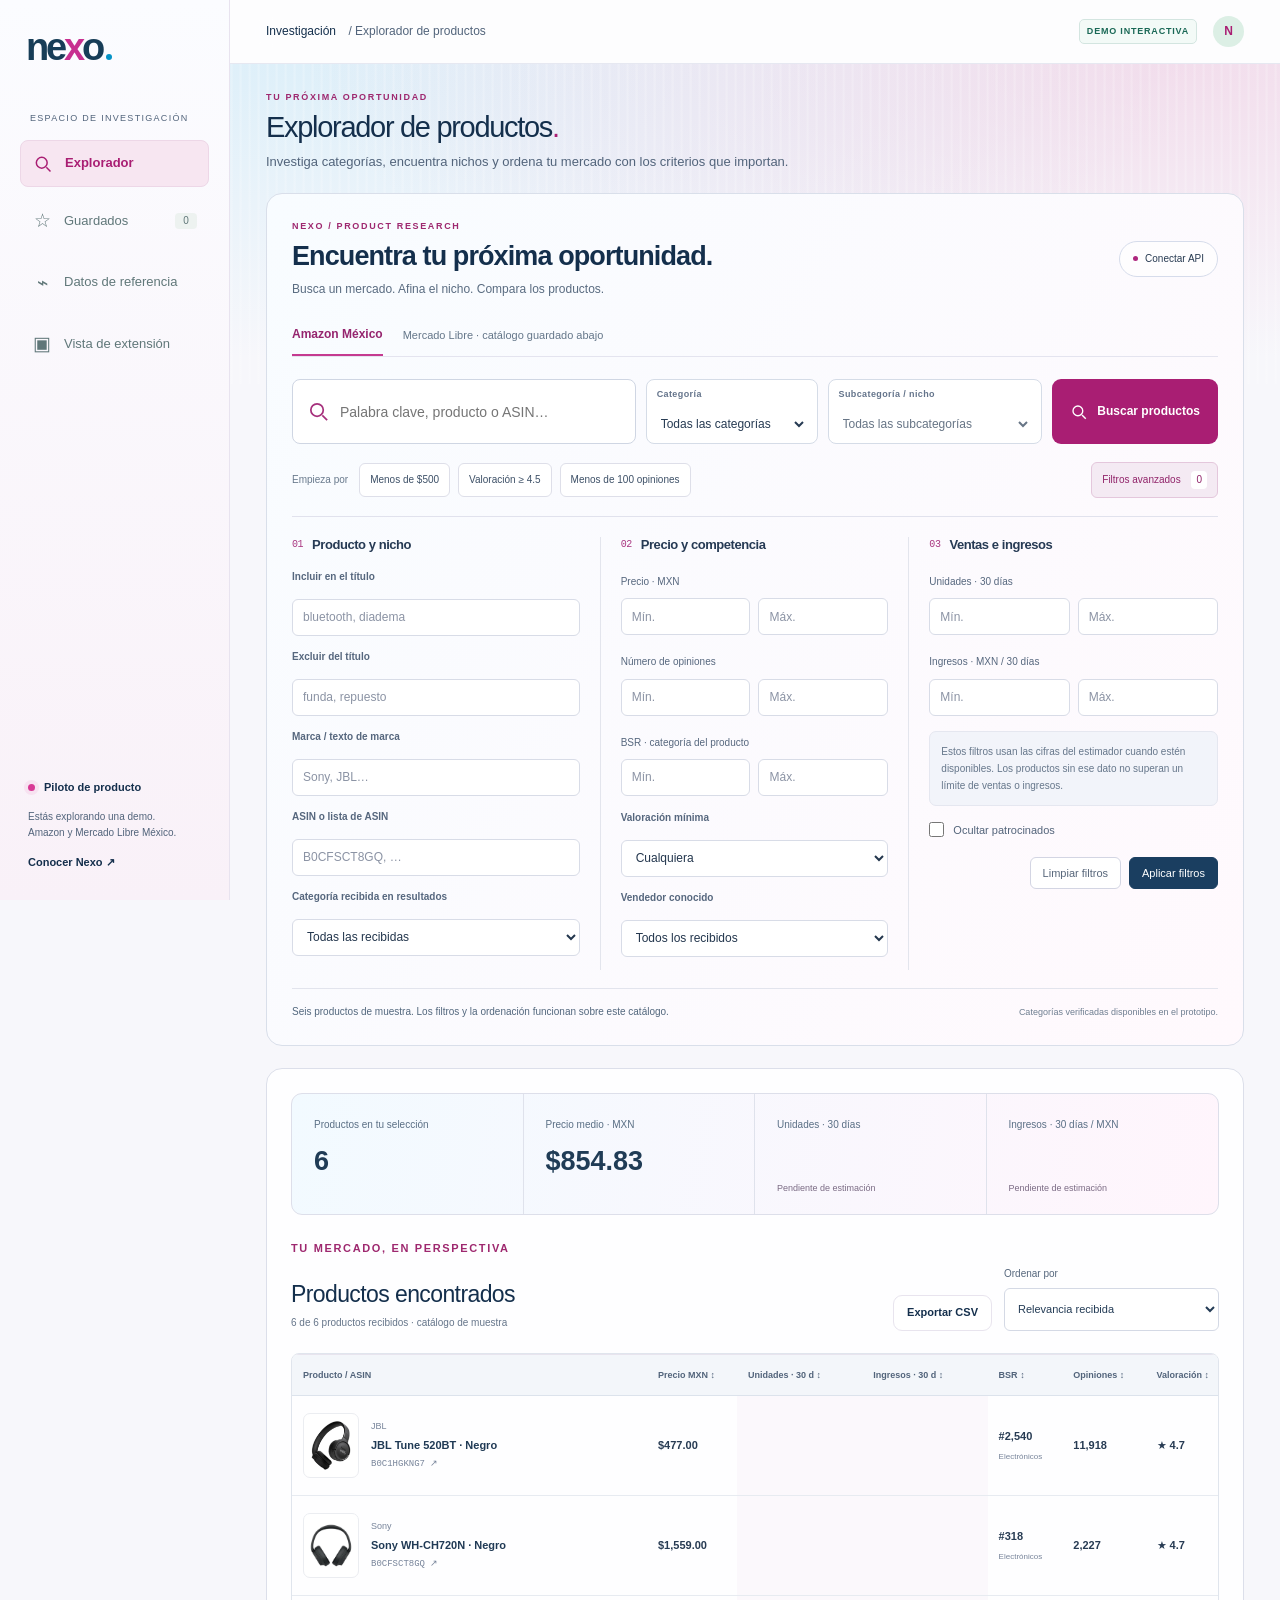
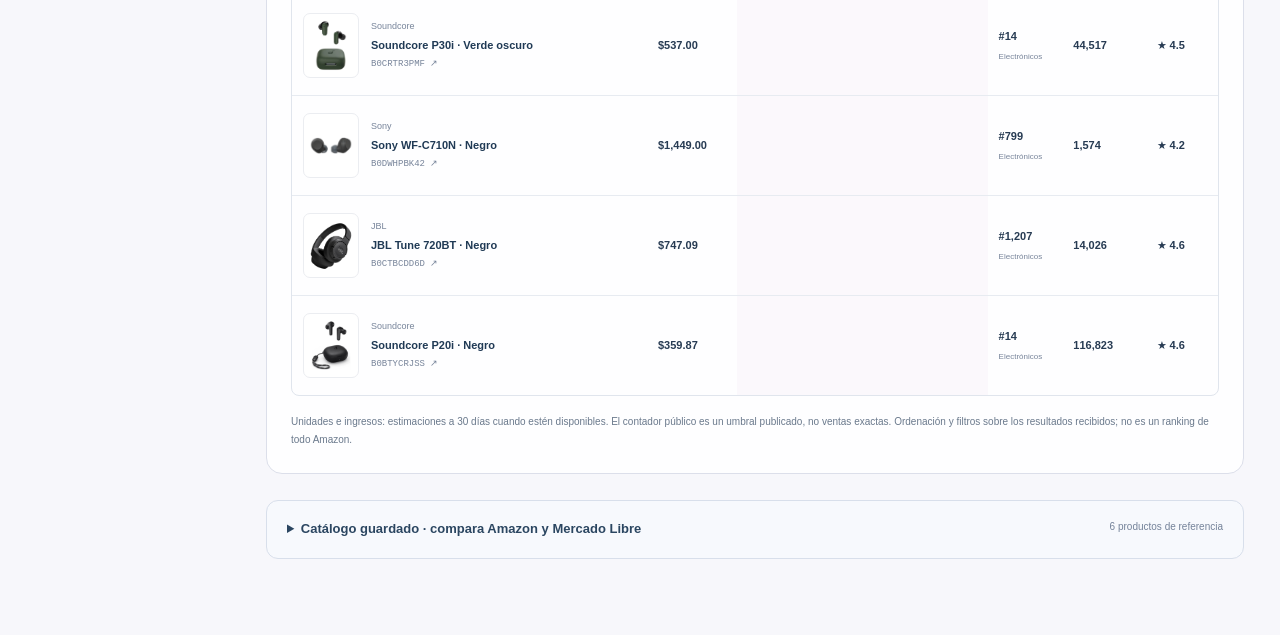
==== commit ae2a2d54: "Build advanced product explorer with category API search and sortable research table" ====
--- a/app.html
+++ b/app.html
@@ -1,8 +1,8 @@
-<!doctype html><html lang="es"><head><meta charset="utf-8"><meta name="viewport" content="width=device-width, initial-scale=1, viewport-fit=cover"><meta name="theme-color" content="#0593c6"><meta name="apple-mobile-web-app-title" content="Nexo Commerce"><title>Explorador — Nexo Commerce</title><meta name="description" content="Explora seis productos reales con fotos, modelos y enlaces a Amazon México y Mercado Libre México."><link rel="stylesheet" href="styles.css?v=20261104-evo-1"><link rel="stylesheet" href="prisma.css?v=20261104-evo-1"><script src="runtime-config.js?v=20261104-evo-1" defer></script><script src="catalog.js?v=20261104-evo-1" defer></script><script src="estimator.js?v=20261104-evo-1" defer></script><script src="filters.js?v=20261104-evo-1" defer></script><script src="app.js?v=20261104-evo-1" defer></script><script src="discovery.js?v=20261104-evo-1" defer></script><link rel="stylesheet" href="evolution.css?v=20261104-evo-1"><script src="insights.js?v=20261104-evo-1" defer></script></head><body class="dashboard"><a class="skip" href="#workspace">Saltar al contenido</a><aside class="sidebar"><a class="brand" href="index.html?v=20261104-evo-1" aria-label="Nexo, inicio"><span class="nexo-wordmark" aria-hidden="true">ne<span>x</span>o<i></i></span></a><div class="workspace-label">ESPACIO DE INVESTIGACIÓN</div><nav aria-label="Herramientas"><button class="side-item active" data-view="explore"><span aria-hidden="true">▦</span>Explorador</button><button class="side-item" data-view="saved"><span aria-hidden="true">☆</span>Guardados <span class="saved-count">0</span></button><button class="side-item" id="model-open"><span aria-hidden="true">⌁</span>Datos de referencia</button><button class="side-item" id="extension-open"><span aria-hidden="true">▣</span>Vista de extensión</button></nav><div class="sidebar-bottom"><div class="pilot-badge"><span class="status-dot"></span> Piloto de producto</div><p>Estás explorando una demo.<br>Amazon y Mercado Libre México.</p><a href="index.html?v=20261104-evo-1">Conocer Nexo ↗</a></div></aside>
-<div class="app-shell"><header class="app-topbar"><span>Investigación <span class="breadcrumb">/ Explorador de productos</span></span><a href="index.html?v=20261104-evo-1" class="mobile-brand">nexo</a><span class="profile"><span class="demo-pill">DEMO INTERACTIVA</span><span class="avatar">N</span></span></header><main id="workspace" class="workspace"><div class="app-heading"><div><div class="eyebrow">TU PRÓXIMA OPORTUNIDAD</div><h1 id="view-title">Explorador de productos<span class="green-dot">.</span></h1><p>Fotos reales. Productos reales. Compara Amazon y Mercado Libre en una misma vista.</p></div><button class="button outline" id="export">↓ Exportar resultados</button></div><div class="demo-banner"><span aria-hidden="true">ⓘ</span><p><strong>Catálogo real · México.</strong> Fotos, modelos y enlaces reales. Precios y contadores públicos consultados el 28 oct. 2026. Consulta la publicación para las cifras actuales.</p></div>
-<section class="amazon-discovery" aria-labelledby="amazon-search-title"><div class="discovery-heading"><div><span class="eyebrow">AMPLÍA TU RADAR</span><h2 id="amazon-search-title">Busca un producto en Amazon México.</h2></div><button class="connection-button" id="connection-open" type="button"><span></span>Conectar API</button></div><form id="amazon-search-form"><label><span class="sr-only">Producto o ASIN para buscar en Amazon</span><input id="amazon-query" type="search" placeholder="Prueba con una categoría, un producto o un ASIN…" maxlength="200" required autocomplete="off"></label><button class="button primary" type="submit" id="amazon-search-button">Buscar en Amazon <span aria-hidden="true">↗</span></button></form><p id="discovery-status" role="status">Busca productos nuevos al conectar una API. Debajo puedes explorar el catálogo real de muestra.</p></section>
-<section class="discovery-results" id="discovery-results" hidden aria-labelledby="discovery-title"><div class="discovery-results-head"><div><span class="eyebrow">AMAZON MÉXICO</span><h2 id="discovery-title">Resultados de tu búsqueda</h2><p id="discovery-meta"></p></div><div class="discovery-local-filters"><label>Vendedor conocido<select id="discovery-seller"><option value="all">Todos / sin ficha</option></select></label><label>Ordenar por<select id="discovery-sort"><option value="relevance">Relevancia</option><option value="price">Menor precio</option><option value="reviews">Más valoraciones</option><option value="monthly">Mayor volumen publicado</option><option value="rank">Mejor BSR disponible</option></select></label><label>Categoría<select id="discovery-category"><option value="all">Todas</option></select></label><label>Precio máximo · MXN<input type="number" id="discovery-max-price" min="0" placeholder="Sin límite"></label></div></div><div class="discovery-grid" id="discovery-grid"></div><p class="discovery-footnote">Los campos ausentes quedan sin dato. Ventas e ingresos pendientes de estimación; no se deducen de la posición en los resultados.</p></section>
-<form class="filter-panel research-filters" id="search-form">
+<!doctype html><html lang="es"><head><meta charset="utf-8"><meta name="viewport" content="width=device-width, initial-scale=1, viewport-fit=cover"><meta name="theme-color" content="#0593c6"><meta name="apple-mobile-web-app-title" content="Nexo Commerce"><title>Explorador — Nexo Commerce</title><meta name="description" content="Explora seis productos reales con fotos, modelos y enlaces a Amazon México y Mercado Libre México."><link rel="stylesheet" href="styles.css?v=20261104-evo-1"><link rel="stylesheet" href="prisma.css?v=20261104-evo-1"><script src="runtime-config.js?v=20261104-evo-1" defer></script><script src="catalog.js?v=20261104-evo-1" defer></script><script src="estimator.js?v=20261104-evo-1" defer></script><script src="filters.js?v=20261104-evo-1" defer></script><script src="app.js?v=20261104-evo-1" defer></script><script src="research-filters.js?v=20261104-research-1" defer></script><script src="discovery.js?v=20261104-research-1" defer></script><link rel="stylesheet" href="evolution.css?v=20261104-evo-1"><script src="insights.js?v=20261104-evo-1" defer></script><link rel="stylesheet" href="research.css?v=20261104-research-1"></head><body class="dashboard"><a class="skip" href="#workspace">Saltar al contenido</a><aside class="sidebar"><a class="brand" href="index.html?v=20261104-evo-1" aria-label="Nexo, inicio"><span class="nexo-wordmark" aria-hidden="true">ne<span>x</span>o<i></i></span></a><div class="workspace-label">ESPACIO DE INVESTIGACIÓN</div><nav aria-label="Herramientas"><button class="side-item active" data-view="explore"><svg viewBox="0 0 24 24" fill="none" stroke="currentColor" stroke-width="1.8" aria-hidden="true"><circle cx="10.5" cy="10.5" r="6.5"/><path d="m16 16 5 5"/></svg>Explorador</button><button class="side-item" data-view="saved"><span aria-hidden="true">☆</span>Guardados <span class="saved-count">0</span></button><button class="side-item" id="model-open"><span aria-hidden="true">⌁</span>Datos de referencia</button><button class="side-item" id="extension-open"><span aria-hidden="true">▣</span>Vista de extensión</button></nav><div class="sidebar-bottom"><div class="pilot-badge"><span class="status-dot"></span> Piloto de producto</div><p>Estás explorando una demo.<br>Amazon y Mercado Libre México.</p><a href="index.html?v=20261104-evo-1">Conocer Nexo ↗</a></div></aside>
+<div class="app-shell"><header class="app-topbar"><span>Investigación <span class="breadcrumb">/ Explorador de productos</span></span><a href="index.html?v=20261104-evo-1" class="mobile-brand">nexo</a><span class="profile"><span class="demo-pill">DEMO INTERACTIVA</span><span class="avatar">N</span></span></header><main id="workspace" class="workspace"><div class="app-heading"><div><div class="eyebrow">TU PRÓXIMA OPORTUNIDAD</div><h1 id="view-title">Explorador de productos<span class="green-dot">.</span></h1><p>Investiga categorías, encuentra nichos y ordena tu mercado con los criterios que importan.</p></div></div><div class="demo-banner"><span aria-hidden="true">ⓘ</span><p><strong>Catálogo real · México.</strong> Fotos, modelos y enlaces reales. Precios y contadores públicos consultados el 28 oct. 2026. Consulta la publicación para las cifras actuales.</p></div>
+<section class="amazon-discovery research-studio" aria-labelledby="amazon-search-title"><div class="discovery-heading"><div><span class="eyebrow">NEXO / PRODUCT RESEARCH</span><h2 id="amazon-search-title">Encuentra tu próxima oportunidad.</h2><p>Busca un mercado. Afina el nicho. Compara los productos.</p></div><button class="connection-button" id="connection-open" type="button"><span></span>Conectar API</button></div><div class="research-mode"><span class="selected">Amazon México</span><span class="upcoming">Mercado Libre · catálogo guardado abajo</span></div><form id="amazon-search-form"><label class="research-query"><span class="sr-only">Producto, palabra clave o ASIN</span><svg viewBox="0 0 24 24" fill="none" stroke="currentColor" stroke-width="1.8" aria-hidden="true"><circle cx="10.5" cy="10.5" r="6.5"/><path d="m16 16 5 5"/></svg><input id="amazon-query" type="search" placeholder="Palabra clave, producto o ASIN…" maxlength="200" autocomplete="off"></label><label class="research-category"><span>Categoría</span><select id="search-category"><option value="">Todas las categorías</option></select></label><label class="research-category"><span>Subcategoría / nicho</span><select id="search-subcategory"><option value="">Todas las subcategorías</option></select></label><button class="button primary" type="submit" id="amazon-search-button"><svg viewBox="0 0 24 24" fill="none" stroke="currentColor" stroke-width="1.8" aria-hidden="true"><circle cx="10.5" cy="10.5" r="6.5"/><path d="m16 16 5 5"/></svg>Buscar productos</button></form><div class="research-presets"><span>Empieza por</span><button type="button" data-preset="budget">Menos de $500</button><button type="button" data-preset="rating">Valoración ≥ 4.5</button><button type="button" data-preset="reviews">Menos de 100 opiniones</button><button type="button" id="advanced-toggle" aria-expanded="true" aria-controls="research-advanced">Filtros avanzados <span id="research-filter-count">0</span></button></div><div class="research-advanced" id="research-advanced"><div class="filter-block"><h3>01 <span>Producto y nicho</span></h3><label><span>Incluir en el título</span><input id="research-include" type="text" placeholder="bluetooth, diadema"></label><label><span>Excluir del título</span><input id="research-exclude" type="text" placeholder="funda, repuesto"></label><label><span>Marca / texto de marca</span><input id="research-brand" type="text" placeholder="Sony, JBL…"></label><label><span>ASIN o lista de ASIN</span><input id="research-ids" type="text" placeholder="B0CFSCT8GQ, …"></label><label><span>Categoría recibida en resultados</span><select id="discovery-category"><option value="all">Todas las recibidas</option></select></label></div><div class="filter-block"><h3>02 <span>Precio y competencia</span></h3><div class="research-range"><span>Precio · MXN</span><div><label><span>Mínimo</span><input id="research-price-min" aria-label="Precio mínimo" type="number" min="0" placeholder="Mín."></label><label><span>Máximo</span><input id="research-price-max" aria-label="Precio máximo" type="number" min="0" placeholder="Máx."></label></div></div><div class="research-range"><span>Número de opiniones</span><div><label><span>Mínimo</span><input id="research-reviews-min" aria-label="Opiniones mínimas" type="number" min="0" placeholder="Mín."></label><label><span>Máximo</span><input id="research-reviews-max" aria-label="Opiniones máximas" type="number" min="0" placeholder="Máx."></label></div></div><div class="research-range"><span>BSR · categoría del producto</span><div><label><span>Mínimo</span><input id="research-rank-min" aria-label="BSR mínimo" type="number" min="0" placeholder="Mín."></label><label><span>Máximo</span><input id="research-rank-max" aria-label="BSR máximo" type="number" min="0" placeholder="Máx."></label></div></div><label><span>Valoración mínima</span><select id="research-rating"><option value="">Cualquiera</option><option value="4">4 estrellas</option><option value="4.5">4.5 estrellas</option><option value="4.7">4.7 estrellas</option></select></label><label><span>Vendedor conocido</span><select id="discovery-seller"><option value="all">Todos los recibidos</option></select></label></div><div class="filter-block"><h3>03 <span>Ventas e ingresos</span></h3><div class="research-range"><span>Unidades · 30 días</span><div><label><span>Mínimo</span><input id="research-units-min" aria-label="Unidades estimadas mínimas" type="number" min="0" placeholder="Mín."></label><label><span>Máximo</span><input id="research-units-max" aria-label="Unidades estimadas máximas" type="number" min="0" placeholder="Máx."></label></div></div><div class="research-range"><span>Ingresos · MXN / 30 días</span><div><label><span>Mínimo</span><input id="research-revenue-min" aria-label="Ingresos estimados mínimos" type="number" min="0" placeholder="Mín."></label><label><span>Máximo</span><input id="research-revenue-max" aria-label="Ingresos estimados máximos" type="number" min="0" placeholder="Máx."></label></div></div><p class="research-data-note">Estos filtros usan las cifras del estimador cuando estén disponibles. Los productos sin ese dato no superan un límite de ventas o ingresos.</p><label class="research-checkbox"><input type="checkbox" id="research-sponsored">Ocultar patrocinados</label><div class="research-filter-actions"><button type="button" id="research-clear">Limpiar filtros</button><button type="button" id="research-apply">Aplicar filtros</button></div></div></div><p id="research-error" role="alert" hidden></p><div class="research-status"><p id="discovery-status" role="status">Carga el catálogo guardado o busca nuevos productos.</p><span id="research-category-note">Categorías verificadas disponibles en el prototipo.</span></div></section>
+<section class="discovery-results research-results" id="discovery-results" hidden aria-labelledby="discovery-title"><div class="research-kpis"><article><span>Productos en tu selección</span><strong id="research-kpi-count"></strong></article><article><span>Precio medio · MXN</span><strong id="research-kpi-price"></strong></article><article><span>Unidades · 30 días</span><strong id="research-kpi-units"></strong><small id="research-units-coverage"></small></article><article><span>Ingresos · 30 días / MXN</span><strong id="research-kpi-revenue"></strong><small id="research-revenue-coverage"></small></article></div><div class="discovery-results-head"><div><span class="eyebrow">TU MERCADO, EN PERSPECTIVA</span><h2 id="discovery-title">Productos encontrados</h2><p id="discovery-meta"></p></div><div class="research-results-actions"><button id="research-export" class="button outline" type="button">Exportar CSV</button><label>Ordenar por<select id="discovery-sort"><option value="relevance">Relevancia recibida</option><option value="units">Más unidades · 30 días</option><option value="revenue">Más ingresos · 30 días</option><option value="monthly">Mayor contador público de compras</option><option value="price">Menor precio</option><option value="price-desc">Mayor precio</option><option value="reviews">Más opiniones</option><option value="rating">Mejor valoración</option><option value="rank">Mejor BSR disponible</option></select></label></div></div><div id="research-active-filters" class="research-active-filters"></div><p id="research-sort-note" role="status"></p><div class="discovery-grid" id="discovery-grid"></div><p class="discovery-footnote">Unidades e ingresos: estimaciones a 30 días cuando estén disponibles. El contador público es un umbral publicado, no ventas exactas. Ordenación y filtros sobre los resultados recibidos; no es un ranking de todo Amazon.</p></section>
+<details class="research-sample" id="research-sample"><summary>Catálogo guardado · compara Amazon y Mercado Libre <span>6 productos de referencia</span></summary><div class="research-sample-body"><button class="button outline" id="export">↓ Exportar muestra</button><form class="filter-panel research-filters" id="search-form">
 <div class="filter-heading"><div><span class="eyebrow">INVESTIGACIÓN DE PRODUCTOS</span><h2>Encuentra productos con tus criterios.</h2></div><span class="catalog-scope">Catálogo disponible · México</span></div>
 <div class="market-tabs" role="group" aria-label="Marketplace"><button type="button" data-market="amazon" class="market-tab selected" aria-pressed="true">amazon <span>MX</span></button><button type="button" data-market="meli" class="market-tab" aria-pressed="false">mercado libre <span>MX</span></button></div>
 <div class="research-basic"><label class="search-field"><span>Producto o palabra clave</span><div class="input-wrap"><span aria-hidden="true">⌕</span><input id="search" type="search" placeholder="Nombre, marca o ASIN…" autocomplete="off"></div></label><label><span>Categoría</span><select id="category"><option value="all">Todas las disponibles</option><option value="Audio">Audio</option></select></label><label><span>Marca</span><select id="brand"><option value="all">Todas las marcas</option><option>JBL</option><option>Sony</option><option>Soundcore</option></select></label></div>
@@ -15,7 +15,7 @@
 </form>
 <div class="kpi-grid"><article><span>Productos reales</span><strong id="kpi-count">—</strong><small id="kpi-market">Amazon México</small></article><article><span>Precio medio consultado</span><strong id="kpi-price">—</strong><small>MXN · consulta del 28 oct.</small></article><article><span>Desde</span><strong id="kpi-min">—</strong><small>Menor precio de la selección</small></article><article><span>Marcas en tu selección</span><strong id="kpi-brands">—</strong><small>JBL · Sony · Soundcore</small></article></div><section class="results-panel" aria-labelledby="results-title"><div class="results-header"><div><h2 id="results-title">Una mirada al mercado</h2><p id="result-count" aria-live="polite">Cargando muestra…</p></div><label class="sort-label">Ordenar por <select id="sort"><option value="featured">Selección Nexo</option><option value="price">Menor precio</option><option value="difference">Mayor diferencia de precio</option><option value="rating">Mejor valoración</option><option value="reviews">Más opiniones</option><option value="bsr">Mejor BSR de Amazon</option></select></label></div><div class="table-scroll" tabindex="0" role="region" aria-label="Resultados de productos. Desliza horizontalmente para ver todas las columnas."><table><thead><tr><th scope="col">Producto</th><th scope="col">Precio consultado</th><th scope="col">Compras visibles</th><th scope="col">Valor orientativo*</th><th scope="col">En el otro marketplace</th><th scope="col">Guardar</th></tr></thead><tbody id="products"></tbody></table></div><div class="table-footer"><span>*Contador mínimo visible × precio consultado. No es facturación observada.</span><span>Amazon: mes pasado · Mercado Libre: acumulado</span></div></section>
 <section class="insight-row"><article><span class="feature-number">ENCUENTRA TU SIGUIENTE PRODUCTO</span><h3>Acota la búsqueda a tu presupuesto.</h3><p>Combina categoría, marca, identificadores, precio, reseñas y ranking. Abre la publicación original para confirmar el precio y la variante.</p></article><article><span class="feature-number">PREPARA TU SELECCIÓN</span><h3>Guarda los productos que te interesan.</h3><p>Marca tus favoritos con la estrella. Después abre Guardados y exporta los resultados para revisarlos con tu equipo.</p></article></section>
-</main></div>
+</div></details></main></div>
 <dialog id="insights-dialog" class="insights-dialog"><div class="dialog-top"><span class="eyebrow">NEXO / ANÁLISIS DE PRODUCTO</span><button class="icon-button close-dialog" aria-label="Cerrar ficha de análisis">×</button></div><div id="insights-body"></div></dialog><dialog id="connection-dialog" class="detail-dialog connection-dialog"><div class="dialog-top"><span class="eyebrow">CONECTA TU FUENTE DE DATOS</span><button class="icon-button close-dialog" aria-label="Cerrar conexión">×</button></div><h2>Más productos, en tu radar.</h2><p>El prototipo admite Rainforest API para probar búsquedas sin una cuenta de vendedor. SP-API sigue disponible cuando exista autorización oficial.</p><a class="listing-link" href="https://app.rainforestapi.com/signup" target="_blank" rel="noopener noreferrer">Abrir registro de Rainforest ↗</a><form id="connection-form"><label>Clave de Rainforest API<input id="rainforest-key" type="password" autocomplete="off" spellcheck="false" minlength="16" maxlength="256" required placeholder="Introduce la clave solo en la versión local"></label><button class="button primary" type="submit">Guardar en este equipo</button></form><p id="connection-feedback" role="status">La clave permanece en el servidor local, fuera de GitHub. Guardarla no verifica todavía el acceso al proveedor.</p><p class="local-only-note" id="connection-local-note" hidden>Esta web pública muestra el prototipo. Para configurar una clave abre la versión local de Nexo con su servidor de datos.</p></dialog>
 <dialog id="product-dialog" class="detail-dialog"><div class="dialog-top"><span class="eyebrow">ANÁLISIS DE PRODUCTO · DEMO</span><button class="icon-button close-dialog" aria-label="Cerrar análisis">×</button></div><div id="product-detail"></div></dialog>
-<dialog id="extension-dialog" class="extension-dialog"><div class="dialog-top"><span class="eyebrow">NEXO / EN AMAZON</span><button class="icon-button close-dialog" aria-label="Cerrar extensión">×</button></div><h2>El análisis, dentro de Amazon.</h2><p>La primera extensión para Chrome y Edge añade el panel de Nexo a las publicaciones de Amazon México. Consulta BSR, valoraciones y señales de compras usando el servidor local.</p><ol class="extension-instructions"><li>Descarga y descomprime el paquete.</li><li>Abre chrome://extensions, activa Modo de desarrollador y elige Cargar descomprimida.</li><li>Selecciona la carpeta y abre un producto de Amazon México con Nexo local funcionando.</li></ol><a class="button primary" href="nexo-extension.zip" download>Descargar extensión</a><p class="extension-test-status">Prototipo instalable. Puente local probado; instalación y prueba completa dentro de Chrome pendientes. Esta versión cubre fichas de producto, todavía no los listados de búsqueda.</p></dialog><dialog id="model-dialog" class="detail-dialog"><div class="dialog-top"><span class="eyebrow">DATOS DE REFERENCIA</span><button class="icon-button close-dialog" aria-label="Cerrar datos de referencia">×</button></div><h2>Calcula con datos de tu muestra.</h2><p class="model-intro">Carga referencias de ventas totales y rankings del mismo periodo para ajustar la fórmula de Amazon México. El cálculo se ejecuta en tu navegador; no sube el archivo a un servidor.</p><label class="model-upload"><span>Archivo CSV de referencias</span><input id="model-file" type="file" accept=".csv,text/csv"></label><a class="listing-link" href="calibracion.csv" download>Descargar plantilla CSV</a><p id="model-feedback" class="model-feedback" role="status">Sin referencias cargadas. Las ventas se muestran como «Sin calcular».</p><details class="product-source"><summary>Fórmula, fuente y límites</summary><p>Se ajusta una ley de potencia: unidades en 30 días = exp(a) × BSR^b. Los coeficientes a y b se calculan a partir de tu muestra; no se asignan a mano.</p><p>Esta familia de fórmulas aparece en la investigación sobre rankings y ventas de Amazon. Los coeficientes históricos 10.526 y −0.871 proceden de libros de Amazon EE. UU.; no se aplican automáticamente a audio de México ni a Mercado Libre.</p><a href="https://pubsonline.informs.org/doi/10.1287/mnsc.49.11.1580.20580" target="_blank" rel="noopener noreferrer">Brynjolfsson, Hu y Smith (2003) ↗</a><p>El BSR debe representar la media geométrica del mismo periodo de 30 días de las ventas, con categoría de ranking y ámbito total del producto. El mínimo de tres filas permite ejecutar el ajuste; no prueba precisión. Solo se calcula dentro del segmento y rango de ranking de la muestra. La evaluación independiente sigue pendiente.</p></details></dialog><div id="toast" class="toast" role="status" aria-live="polite"></div></body></html>
+<dialog id="extension-dialog" class="extension-dialog"><div class="dialog-top"><span class="eyebrow">NEXO / EN AMAZON</span><button class="icon-button close-dialog" aria-label="Cerrar extensión">×</button></div><h2>El análisis, dentro de Amazon.</h2><p>La extensión para Chrome y Edge integra un resumen encima del producto y gráficas debajo de la ficha de Amazon México. Consulta BSR, valoraciones y señales de compras sin tapar el anuncio.</p><ol class="extension-instructions"><li>Descarga y descomprime el paquete.</li><li>Abre chrome://extensions, activa Modo de desarrollador y elige Cargar descomprimida.</li><li>Selecciona la carpeta y abre un producto de Amazon México con Nexo local funcionando.</li></ol><a class="button primary" href="nexo-extension.zip?v=20261104-research-1" download>Descargar extensión</a><p class="extension-test-status">Versión 0.4 probada dentro de Chrome: secciones integradas, pestañas y cambio de variante. Los datos que faltan quedan vacíos. Requiere Nexo local; todavía no cubre los listados de búsqueda.</p></dialog><dialog id="model-dialog" class="detail-dialog"><div class="dialog-top"><span class="eyebrow">DATOS DE REFERENCIA</span><button class="icon-button close-dialog" aria-label="Cerrar datos de referencia">×</button></div><h2>Calcula con datos de tu muestra.</h2><p class="model-intro">Carga referencias de ventas totales y rankings del mismo periodo para ajustar la fórmula de Amazon México. El cálculo se ejecuta en tu navegador; no sube el archivo a un servidor.</p><label class="model-upload"><span>Archivo CSV de referencias</span><input id="model-file" type="file" accept=".csv,text/csv"></label><a class="listing-link" href="calibracion.csv" download>Descargar plantilla CSV</a><p id="model-feedback" class="model-feedback" role="status">Sin referencias cargadas. Las ventas se muestran como «Sin calcular».</p><details class="product-source"><summary>Fórmula, fuente y límites</summary><p>Se ajusta una ley de potencia: unidades en 30 días = exp(a) × BSR^b. Los coeficientes a y b se calculan a partir de tu muestra; no se asignan a mano.</p><p>Esta familia de fórmulas aparece en la investigación sobre rankings y ventas de Amazon. Los coeficientes históricos 10.526 y −0.871 proceden de libros de Amazon EE. UU.; no se aplican automáticamente a audio de México ni a Mercado Libre.</p><a href="https://pubsonline.informs.org/doi/10.1287/mnsc.49.11.1580.20580" target="_blank" rel="noopener noreferrer">Brynjolfsson, Hu y Smith (2003) ↗</a><p>El BSR debe representar la media geométrica del mismo periodo de 30 días de las ventas, con categoría de ranking y ámbito total del producto. El mínimo de tres filas permite ejecutar el ajuste; no prueba precisión. Solo se calcula dentro del segmento y rango de ranking de la muestra. La evaluación independiente sigue pendiente.</p></details></dialog><div id="toast" class="toast" role="status" aria-live="polite"></div></body></html>
--- a/research.css
+++ b/research.css
@@ -0,0 +1,7 @@
+/* Product research: one primary search, data-dense comparison, explicit missing values. */
+.dashboard .side-item svg{width:20px;height:20px;flex-shrink:0}.research-studio{background:linear-gradient(120deg,#f8fcff,#fff9fd)!important;border:1px solid #d9dfea!important;border-radius:16px!important;padding:25px!important;margin-bottom:22px;min-width:0}.research-studio .discovery-heading{margin-bottom:16px}.research-studio h2{font-size:27px;font-weight:550;letter-spacing:-.9px}.research-studio .discovery-heading p{font-size:12px;color:#596b80;margin:8px 0 0}.research-mode{display:flex;align-items:center;gap:20px;border-bottom:1px solid #e4e4ef;margin-bottom:22px;font-size:12px}.research-mode .selected{padding:10px 0;color:#95246e;border-bottom:2px solid #c53a90;font-weight:650}.research-mode .upcoming{color:#65778a;font-size:11px}.research-studio #amazon-search-form{display:grid;grid-template-columns:minmax(230px,1.6fr) minmax(150px,.8fr) minmax(180px,1fr) auto;gap:10px;align-items:stretch}.research-query{display:flex;align-items:center;background:#fff;border:1px solid #cfd6e3;border-radius:8px;padding-left:14px;min-width:0}.research-query>svg{height:23px;width:23px;color:#a6307c;flex-shrink:0}.research-studio #amazon-query{border:0!important;background:transparent!important;width:100%;min-height:58px;padding:14px 10px!important;min-width:0;font-size:14px;box-shadow:none!important}.research-category{padding:7px 10px 3px;background:white;border:1px solid #d5dce7;border-radius:8px;min-width:0;display:flex;flex-direction:column}.research-category>span{font-size:9px;letter-spacing:.4px;color:#64748b}.research-studio .research-category select{border:0;background:white;font:inherit;font-size:12px;color:#273b53;width:100%;min-width:0;height:31px;padding:0}.research-studio #amazon-search-button{display:flex;gap:9px;align-items:center;justify-content:center;font-size:12px;padding:12px 17px;white-space:nowrap}.research-studio #amazon-search-button svg{width:18px;height:18px}.research-presets{display:flex;gap:8px;align-items:center;flex-wrap:wrap;margin:18px 0}.research-presets>span{font-size:10px;color:#68798c;margin-right:3px}.research-presets button{border:1px solid #dedfe9;background:#fff;color:#3d5067;border-radius:6px;font:inherit;font-size:10px;padding:8px 10px;cursor:pointer}.research-presets button:hover{background:#f4eef8;border-color:#c793b7}#advanced-toggle{margin-left:auto;background:#f4eaf3;color:#91246a;border-color:#e4c7dc}#research-filter-count{display:inline-block;padding:1px 5px;background:#fff;border-radius:4px;margin-left:8px}.research-advanced{display:grid;grid-template-columns:repeat(3,minmax(0,1fr));gap:0;border-top:1px solid #e1e2ed;padding-top:20px}.research-advanced[hidden]{display:none}.filter-block{padding:0 20px;border-right:1px solid #e3e5ed;min-width:0}.filter-block:first-child{padding-left:0}.filter-block:last-child{padding-right:0;border:0}.filter-block h3{display:flex;gap:9px;align-items:center;font:10px ui-monospace,monospace;color:#a93781;margin:0 0 17px}.filter-block h3 span{font:600 13px -apple-system,BlinkMacSystemFont,'Segoe UI',sans-serif;color:#263a54}.filter-block>label{display:flex;flex-direction:column;gap:7px;margin-bottom:13px}.filter-block label>span,.research-range>span{font-size:10px;color:#56677e}.filter-block input:not([type=checkbox]),.filter-block select{width:100%;min-width:0;height:37px;padding:8px 10px;border:1px solid #d8dce7;border-radius:6px;background:#fff;color:#23364d;font:12px -apple-system,BlinkMacSystemFont,'Segoe UI',sans-serif}.filter-block input::placeholder{color:#8b93a4}.research-range{margin-bottom:14px}.research-range>div{display:grid;grid-template-columns:1fr 1fr;gap:8px;margin-top:7px}.research-range label>span{position:absolute;width:1px;height:1px;overflow:hidden;clip:rect(0,0,0,0)}.research-data-note{font-size:10px;line-height:1.7;color:#66778b;background:#f2f4fa;border:1px solid #e5e7f0;border-radius:7px;padding:11px;margin:15px 0}.filter-block .research-checkbox{display:flex;flex-direction:row;align-items:center;gap:9px;font-size:11px;color:#53647a;margin-top:16px}.research-checkbox input{accent-color:#ac2a7d}.research-filter-actions{display:flex;justify-content:flex-end;gap:8px;margin-top:19px}.research-filter-actions button{border:1px solid #d3d5e3;background:white;border-radius:6px;font:11px -apple-system,BlinkMacSystemFont,'Segoe UI',sans-serif;color:#57667a;padding:9px 12px;cursor:pointer}.research-filter-actions button:last-child{background:#1a3e60;color:#fff;border-color:#1a3e60}.research-status{display:flex;gap:20px;justify-content:space-between;align-items:baseline;border-top:1px solid #e2e4ed;margin-top:18px;padding-top:14px}.research-status #discovery-status{margin:0;font-size:10px;color:#52677d}.research-status>span{font-size:9px;color:#6e7e90;max-width:235px;text-align:right}#research-error{font-size:12px;color:#9b2447;padding:12px;background:#fff0f4;border-radius:6px}.research-kpis{display:grid;grid-template-columns:repeat(4,minmax(0,1fr));border:1px solid #dddfea;border-radius:11px;background:linear-gradient(100deg,#f2faff,#fff5fc);margin-bottom:25px}.research-kpis article{padding:18px 22px;border-right:1px solid #dfe2ec;min-width:0}.research-kpis article:last-child{border:0}.research-kpis article>span{font-size:10px;color:#5a6f85}.research-kpis strong{display:block;font-size:27px;min-height:38px;font-weight:550;color:#203c56;margin-top:6px;font-variant-numeric:tabular-nums}.research-kpis small{display:block;color:#7b6b84;font-size:9px;margin-top:3px}.research-results{min-width:0;background:#ffffffeb;border:1px solid #dcdfea;border-radius:16px;padding:24px}.research-results .discovery-results-head{display:flex;align-items:end;justify-content:space-between;gap:18px}.research-results h2{font-size:23px;letter-spacing:-.6px}.research-results #discovery-meta{font-size:10px;line-height:1.6;margin-top:7px;color:#65758a}.research-results-actions{display:flex;align-items:end;gap:12px}.research-results-actions>label{display:flex;flex-direction:column;gap:6px;font-size:10px;color:#56677d}.research-results-actions select{border:1px solid #d4d9e5;border-radius:6px;padding:9px;color:#243c56;background:#fff;font:11px -apple-system,BlinkMacSystemFont,'Segoe UI',sans-serif;max-width:230px}.research-results-actions button{font-size:11px;padding:9px 13px;white-space:nowrap}.research-active-filters{display:flex;flex-wrap:wrap;gap:7px;margin:17px 0}.research-active-filters:empty{display:none}.research-active-filters button{font:10px -apple-system,BlinkMacSystemFont,'Segoe UI',sans-serif;color:#902c6d;background:#f9edf6;border:1px solid #ead0e3;border-radius:5px;padding:6px 9px;cursor:pointer}#research-sort-note{color:#6e5c80;font-size:10px;margin:13px 0;line-height:1.7}#research-sort-note:empty{display:none}.research-results #discovery-grid{display:block;margin-top:20px}.research-table-scroll{overflow-x:auto;border:1px solid #e0e5ed;border-radius:8px;width:100%}.research-table{border-collapse:collapse;width:100%;min-width:1200px;table-layout:auto;color:#273b53;font-size:11px}.research-table th{text-align:left;background:#f3f6fa;border-bottom:1px solid #dce3ec;padding:13px 11px;font-size:9px;font-weight:600;white-space:nowrap}.research-table th button{font:inherit;color:inherit;border:0;padding:0;background:transparent;cursor:pointer}.research-table th button:hover{color:#a22775}.research-table td{padding:17px 11px;border-bottom:1px solid #e7ebf1;vertical-align:middle;max-width:160px}.research-table tr:last-child td{border:0}.research-table tr:hover{background:#f9fbff}.research-table td:first-child{max-width:355px;min-width:305px;width:355px}.research-product{display:grid;grid-template-columns:56px minmax(0,1fr);gap:12px;align-items:center}.research-photo{display:grid;place-items:center;background:#fff;border:1px solid #ebedf1;border-radius:7px;width:56px;height:65px;padding:5px}.research-photo img{max-width:100%;max-height:53px;object-fit:contain}.research-brand{display:block;color:#77849a;font-size:9px;margin-bottom:3px;min-height:10px}.research-product-name{font:550 11px/1.5 -apple-system,BlinkMacSystemFont,'Segoe UI',sans-serif;background:none;border:0;padding:0;cursor:pointer;color:#203a55;text-align:left;display:-webkit-box;-webkit-line-clamp:2;-webkit-box-orient:vertical;overflow:hidden}.research-product-name:hover{color:#a32c79}.research-asin{display:inline-block;color:#77849a;font:9px ui-monospace,monospace;text-decoration:none;margin-top:5px}.research-number{font-variant-numeric:tabular-nums;white-space:nowrap;font-weight:550}.research-number small{display:block;font-size:8px;font-weight:400;color:#77849a;max-width:110px;overflow:hidden;text-overflow:ellipsis;margin-top:5px}.research-estimate{background:#fbf8fc;min-width:110px}.research-analyze{display:grid;place-items:center;width:31px;height:31px;border:1px solid #ded2e3;border-radius:6px;background:#faf2f8;color:#a32c79;cursor:pointer}.research-analyze svg{width:17px;height:17px}.research-empty{text-align:center;padding:50px 20px;border:1px dashed #d6d6e3;border-radius:10px}.research-empty>svg{height:34px;width:34px;color:#a73b83}.research-empty h3{font-size:19px;font-weight:500;margin:15px 0 8px}.research-empty p{font-size:12px;color:#65768a;max-width:470px;margin:auto}.research-empty button{margin-top:20px;border:1px solid #d9cede;border-radius:6px;padding:9px 15px;background:white;color:#944174;cursor:pointer}.research-sample{border:1px solid #d8dfeb;background:#f7f9fd;border-radius:12px;margin:26px 0;overflow:hidden}.research-sample>summary{padding:18px 20px;cursor:pointer;color:#2b4661;font-size:13px;font-weight:550;list-style:revert}.research-sample>summary>span{float:right;font-size:10px;color:#748299;font-weight:400}.research-sample-body{padding:20px}.research-sample .filter-panel{margin-top:0}.dashboard .demo-banner{font-size:10px;margin-bottom:18px}.research-results .discovery-footnote{font-size:10px;line-height:1.8;color:#6a798c;margin-top:17px}.dashboard main.workspace{min-width:0}
+@media(max-width:1150px){.research-studio #amazon-search-form{grid-template-columns:1fr 1fr}.research-query{grid-column:1/-1}.research-studio #amazon-search-button{grid-column:1/-1;min-height:44px}.filter-block{padding:0 12px}.research-results .discovery-results-head{align-items:start;flex-direction:column}.research-results-actions{width:100%;justify-content:space-between}.research-status{align-items:start}.research-kpis article{padding:17px 13px}.research-kpis strong{font-size:23px}}
+@media(max-width:700px){.research-studio{padding:18px!important}.research-studio h2{font-size:23px}.research-mode{gap:12px}.research-mode .upcoming{font-size:9px}.research-advanced{grid-template-columns:1fr}.filter-block{border-right:0;border-bottom:1px solid #e1e3ec;padding:20px 0}.filter-block:first-child{padding-top:0}.filter-block:last-child{padding-bottom:0}.research-presets{gap:7px}#advanced-toggle{margin-left:0}.research-category select{font-size:16px!important}.filter-block input:not([type=checkbox]),.filter-block select{font-size:16px;height:42px}.research-studio #amazon-query{font-size:16px}.research-results{padding:17px}.research-kpis{grid-template-columns:1fr 1fr;gap:0}.research-kpis article:nth-child(2){border-right:0}.research-kpis article:nth-child(-n+2){border-bottom:1px solid #dfe2ec}.research-kpis article>span{font-size:9px}.research-kpis strong{font-size:23px}.research-results-actions{align-items:stretch;flex-direction:column-reverse;gap:12px}.research-results-actions select{max-width:none;font-size:16px;width:100%}.research-results-actions>button{align-self:flex-start}.research-status{flex-direction:column;gap:9px}.research-status>span{text-align:left;max-width:none}.research-sample>summary>span{float:none;display:block;margin-top:7px}.research-sample-body{padding:10px}.research-table{min-width:1150px}.research-results .research-table-scroll{max-width:100%}.dashboard .app-heading>button#export{display:none}}
+@media(max-width:560px){.dashboard .research-results .research-table{display:table;white-space:normal}.dashboard .research-results .research-table tbody{display:table-row-group}.dashboard .research-results .research-table thead{position:static;display:table-header-group;width:auto;height:auto;margin:0;overflow:visible;clip:auto;white-space:nowrap}.dashboard .research-results .research-table tbody tr{display:table-row;padding:0;border:0}.dashboard .research-results .research-table tbody td{display:table-cell;position:static;padding:17px 11px;border-bottom:1px solid #e7ebf1;font-size:11px;min-width:90px}.dashboard .research-results .research-table tbody td:first-child{min-width:305px;padding:17px 11px}.dashboard .research-results .research-table tbody td::before{content:none!important;display:none!important}.dashboard .research-results .research-table tbody td:last-child{padding:17px 11px}.dashboard .research-results .research-table tbody td:nth-child(5){grid-column:auto;grid-row:auto}}
+.research-has-results .demo-banner{display:none}.research-sample-body>#export{display:block;margin:0 0 16px auto;font-size:11px;padding:10px 14px}.research-studio input:focus-visible,.research-studio select:focus-visible{outline:2px solid #b93a89;outline-offset:2px}.research-studio .research-query:focus-within{border-color:#b93a89;box-shadow:0 0 0 3px #b93a8910}
+.filter-block .research-checkbox input{appearance:auto!important;width:15px!important;height:15px!important;min-height:0!important;flex:0 0 15px!important;padding:0!important;margin:0!important;box-shadow:none!important}.filter-block .research-checkbox{justify-content:flex-start!important;line-height:1.5}
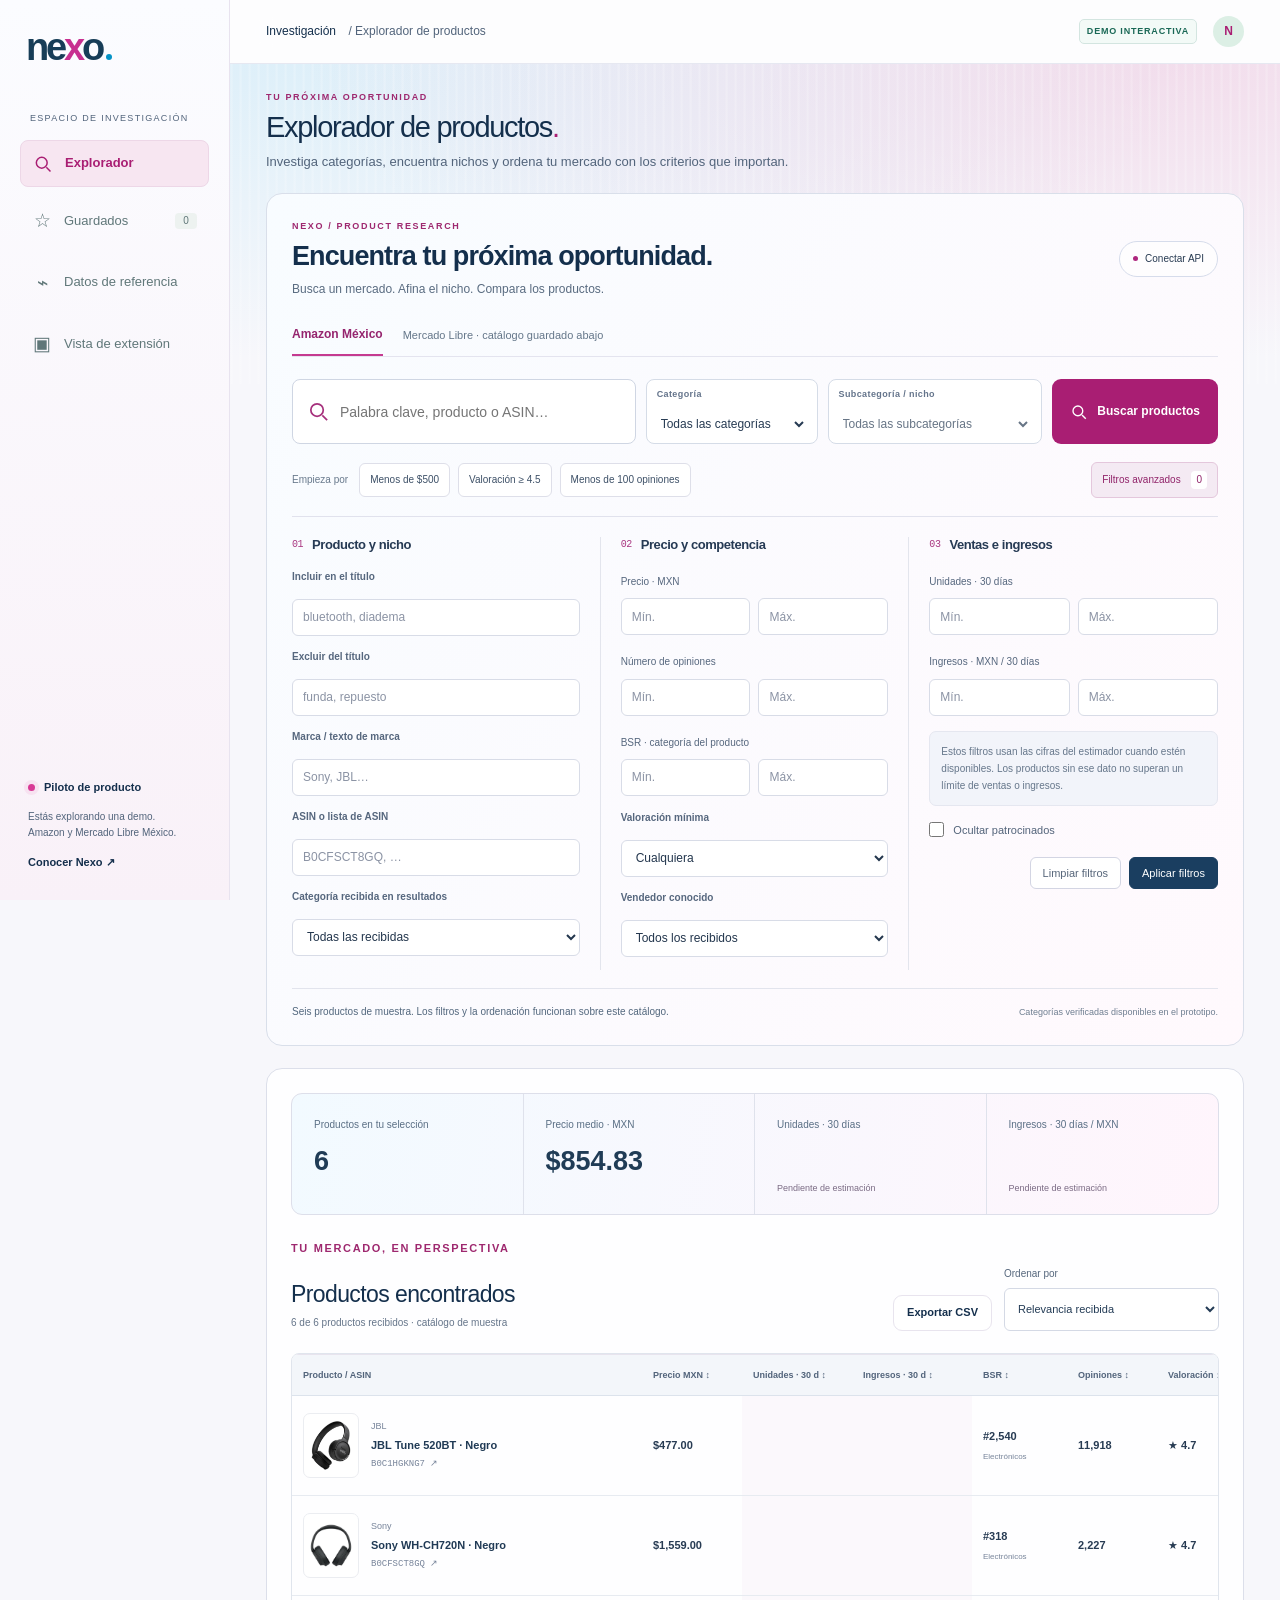
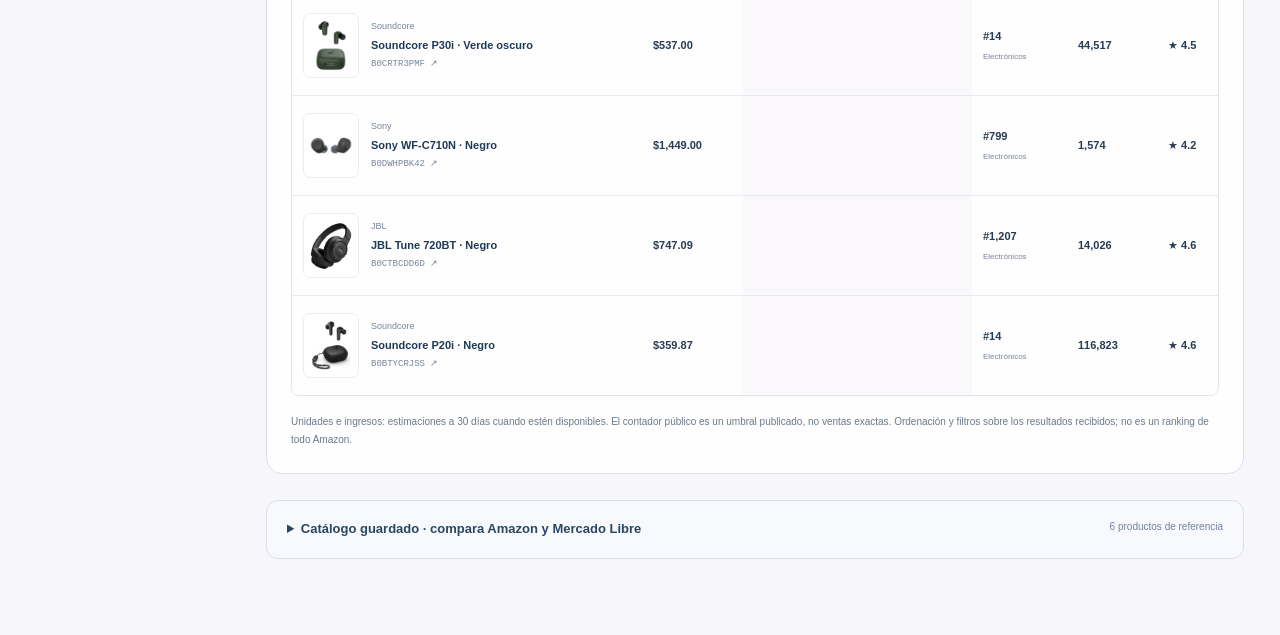
==== commit 051c0012: "Keep long product titles inside research table columns" ====
--- a/app.html
+++ b/app.html
@@ -1,4 +1,4 @@
-<!doctype html><html lang="es"><head><meta charset="utf-8"><meta name="viewport" content="width=device-width, initial-scale=1, viewport-fit=cover"><meta name="theme-color" content="#0593c6"><meta name="apple-mobile-web-app-title" content="Nexo Commerce"><title>Explorador — Nexo Commerce</title><meta name="description" content="Explora seis productos reales con fotos, modelos y enlaces a Amazon México y Mercado Libre México."><link rel="stylesheet" href="styles.css?v=20261104-evo-1"><link rel="stylesheet" href="prisma.css?v=20261104-evo-1"><script src="runtime-config.js?v=20261104-evo-1" defer></script><script src="catalog.js?v=20261104-evo-1" defer></script><script src="estimator.js?v=20261104-evo-1" defer></script><script src="filters.js?v=20261104-evo-1" defer></script><script src="app.js?v=20261104-evo-1" defer></script><script src="research-filters.js?v=20261104-research-1" defer></script><script src="discovery.js?v=20261104-research-1" defer></script><link rel="stylesheet" href="evolution.css?v=20261104-evo-1"><script src="insights.js?v=20261104-evo-1" defer></script><link rel="stylesheet" href="research.css?v=20261104-research-1"></head><body class="dashboard"><a class="skip" href="#workspace">Saltar al contenido</a><aside class="sidebar"><a class="brand" href="index.html?v=20261104-evo-1" aria-label="Nexo, inicio"><span class="nexo-wordmark" aria-hidden="true">ne<span>x</span>o<i></i></span></a><div class="workspace-label">ESPACIO DE INVESTIGACIÓN</div><nav aria-label="Herramientas"><button class="side-item active" data-view="explore"><svg viewBox="0 0 24 24" fill="none" stroke="currentColor" stroke-width="1.8" aria-hidden="true"><circle cx="10.5" cy="10.5" r="6.5"/><path d="m16 16 5 5"/></svg>Explorador</button><button class="side-item" data-view="saved"><span aria-hidden="true">☆</span>Guardados <span class="saved-count">0</span></button><button class="side-item" id="model-open"><span aria-hidden="true">⌁</span>Datos de referencia</button><button class="side-item" id="extension-open"><span aria-hidden="true">▣</span>Vista de extensión</button></nav><div class="sidebar-bottom"><div class="pilot-badge"><span class="status-dot"></span> Piloto de producto</div><p>Estás explorando una demo.<br>Amazon y Mercado Libre México.</p><a href="index.html?v=20261104-evo-1">Conocer Nexo ↗</a></div></aside>
+<!doctype html><html lang="es"><head><meta charset="utf-8"><meta name="viewport" content="width=device-width, initial-scale=1, viewport-fit=cover"><meta name="theme-color" content="#0593c6"><meta name="apple-mobile-web-app-title" content="Nexo Commerce"><title>Explorador — Nexo Commerce</title><meta name="description" content="Explora seis productos reales con fotos, modelos y enlaces a Amazon México y Mercado Libre México."><link rel="stylesheet" href="styles.css?v=20261104-evo-1"><link rel="stylesheet" href="prisma.css?v=20261104-evo-1"><script src="runtime-config.js?v=20261104-evo-1" defer></script><script src="catalog.js?v=20261104-evo-1" defer></script><script src="estimator.js?v=20261104-evo-1" defer></script><script src="filters.js?v=20261104-evo-1" defer></script><script src="app.js?v=20261104-evo-1" defer></script><script src="research-filters.js?v=20261104-research-1" defer></script><script src="discovery.js?v=20261104-research-3" defer></script><link rel="stylesheet" href="evolution.css?v=20261104-evo-1"><script src="insights.js?v=20261104-evo-1" defer></script><link rel="stylesheet" href="research.css?v=20261104-research-3"></head><body class="dashboard"><a class="skip" href="#workspace">Saltar al contenido</a><aside class="sidebar"><a class="brand" href="index.html?v=20261104-evo-1" aria-label="Nexo, inicio"><span class="nexo-wordmark" aria-hidden="true">ne<span>x</span>o<i></i></span></a><div class="workspace-label">ESPACIO DE INVESTIGACIÓN</div><nav aria-label="Herramientas"><button class="side-item active" data-view="explore"><svg viewBox="0 0 24 24" fill="none" stroke="currentColor" stroke-width="1.8" aria-hidden="true"><circle cx="10.5" cy="10.5" r="6.5"/><path d="m16 16 5 5"/></svg>Explorador</button><button class="side-item" data-view="saved"><span aria-hidden="true">☆</span>Guardados <span class="saved-count">0</span></button><button class="side-item" id="model-open"><span aria-hidden="true">⌁</span>Datos de referencia</button><button class="side-item" id="extension-open"><span aria-hidden="true">▣</span>Vista de extensión</button></nav><div class="sidebar-bottom"><div class="pilot-badge"><span class="status-dot"></span> Piloto de producto</div><p>Estás explorando una demo.<br>Amazon y Mercado Libre México.</p><a href="index.html?v=20261104-evo-1">Conocer Nexo ↗</a></div></aside>
 <div class="app-shell"><header class="app-topbar"><span>Investigación <span class="breadcrumb">/ Explorador de productos</span></span><a href="index.html?v=20261104-evo-1" class="mobile-brand">nexo</a><span class="profile"><span class="demo-pill">DEMO INTERACTIVA</span><span class="avatar">N</span></span></header><main id="workspace" class="workspace"><div class="app-heading"><div><div class="eyebrow">TU PRÓXIMA OPORTUNIDAD</div><h1 id="view-title">Explorador de productos<span class="green-dot">.</span></h1><p>Investiga categorías, encuentra nichos y ordena tu mercado con los criterios que importan.</p></div></div><div class="demo-banner"><span aria-hidden="true">ⓘ</span><p><strong>Catálogo real · México.</strong> Fotos, modelos y enlaces reales. Precios y contadores públicos consultados el 28 oct. 2026. Consulta la publicación para las cifras actuales.</p></div>
 <section class="amazon-discovery research-studio" aria-labelledby="amazon-search-title"><div class="discovery-heading"><div><span class="eyebrow">NEXO / PRODUCT RESEARCH</span><h2 id="amazon-search-title">Encuentra tu próxima oportunidad.</h2><p>Busca un mercado. Afina el nicho. Compara los productos.</p></div><button class="connection-button" id="connection-open" type="button"><span></span>Conectar API</button></div><div class="research-mode"><span class="selected">Amazon México</span><span class="upcoming">Mercado Libre · catálogo guardado abajo</span></div><form id="amazon-search-form"><label class="research-query"><span class="sr-only">Producto, palabra clave o ASIN</span><svg viewBox="0 0 24 24" fill="none" stroke="currentColor" stroke-width="1.8" aria-hidden="true"><circle cx="10.5" cy="10.5" r="6.5"/><path d="m16 16 5 5"/></svg><input id="amazon-query" type="search" placeholder="Palabra clave, producto o ASIN…" maxlength="200" autocomplete="off"></label><label class="research-category"><span>Categoría</span><select id="search-category"><option value="">Todas las categorías</option></select></label><label class="research-category"><span>Subcategoría / nicho</span><select id="search-subcategory"><option value="">Todas las subcategorías</option></select></label><button class="button primary" type="submit" id="amazon-search-button"><svg viewBox="0 0 24 24" fill="none" stroke="currentColor" stroke-width="1.8" aria-hidden="true"><circle cx="10.5" cy="10.5" r="6.5"/><path d="m16 16 5 5"/></svg>Buscar productos</button></form><div class="research-presets"><span>Empieza por</span><button type="button" data-preset="budget">Menos de $500</button><button type="button" data-preset="rating">Valoración ≥ 4.5</button><button type="button" data-preset="reviews">Menos de 100 opiniones</button><button type="button" id="advanced-toggle" aria-expanded="true" aria-controls="research-advanced">Filtros avanzados <span id="research-filter-count">0</span></button></div><div class="research-advanced" id="research-advanced"><div class="filter-block"><h3>01 <span>Producto y nicho</span></h3><label><span>Incluir en el título</span><input id="research-include" type="text" placeholder="bluetooth, diadema"></label><label><span>Excluir del título</span><input id="research-exclude" type="text" placeholder="funda, repuesto"></label><label><span>Marca / texto de marca</span><input id="research-brand" type="text" placeholder="Sony, JBL…"></label><label><span>ASIN o lista de ASIN</span><input id="research-ids" type="text" placeholder="B0CFSCT8GQ, …"></label><label><span>Categoría recibida en resultados</span><select id="discovery-category"><option value="all">Todas las recibidas</option></select></label></div><div class="filter-block"><h3>02 <span>Precio y competencia</span></h3><div class="research-range"><span>Precio · MXN</span><div><label><span>Mínimo</span><input id="research-price-min" aria-label="Precio mínimo" type="number" min="0" placeholder="Mín."></label><label><span>Máximo</span><input id="research-price-max" aria-label="Precio máximo" type="number" min="0" placeholder="Máx."></label></div></div><div class="research-range"><span>Número de opiniones</span><div><label><span>Mínimo</span><input id="research-reviews-min" aria-label="Opiniones mínimas" type="number" min="0" placeholder="Mín."></label><label><span>Máximo</span><input id="research-reviews-max" aria-label="Opiniones máximas" type="number" min="0" placeholder="Máx."></label></div></div><div class="research-range"><span>BSR · categoría del producto</span><div><label><span>Mínimo</span><input id="research-rank-min" aria-label="BSR mínimo" type="number" min="0" placeholder="Mín."></label><label><span>Máximo</span><input id="research-rank-max" aria-label="BSR máximo" type="number" min="0" placeholder="Máx."></label></div></div><label><span>Valoración mínima</span><select id="research-rating"><option value="">Cualquiera</option><option value="4">4 estrellas</option><option value="4.5">4.5 estrellas</option><option value="4.7">4.7 estrellas</option></select></label><label><span>Vendedor conocido</span><select id="discovery-seller"><option value="all">Todos los recibidos</option></select></label></div><div class="filter-block"><h3>03 <span>Ventas e ingresos</span></h3><div class="research-range"><span>Unidades · 30 días</span><div><label><span>Mínimo</span><input id="research-units-min" aria-label="Unidades estimadas mínimas" type="number" min="0" placeholder="Mín."></label><label><span>Máximo</span><input id="research-units-max" aria-label="Unidades estimadas máximas" type="number" min="0" placeholder="Máx."></label></div></div><div class="research-range"><span>Ingresos · MXN / 30 días</span><div><label><span>Mínimo</span><input id="research-revenue-min" aria-label="Ingresos estimados mínimos" type="number" min="0" placeholder="Mín."></label><label><span>Máximo</span><input id="research-revenue-max" aria-label="Ingresos estimados máximos" type="number" min="0" placeholder="Máx."></label></div></div><p class="research-data-note">Estos filtros usan las cifras del estimador cuando estén disponibles. Los productos sin ese dato no superan un límite de ventas o ingresos.</p><label class="research-checkbox"><input type="checkbox" id="research-sponsored">Ocultar patrocinados</label><div class="research-filter-actions"><button type="button" id="research-clear">Limpiar filtros</button><button type="button" id="research-apply">Aplicar filtros</button></div></div></div><p id="research-error" role="alert" hidden></p><div class="research-status"><p id="discovery-status" role="status">Carga el catálogo guardado o busca nuevos productos.</p><span id="research-category-note">Categorías verificadas disponibles en el prototipo.</span></div></section>
 <section class="discovery-results research-results" id="discovery-results" hidden aria-labelledby="discovery-title"><div class="research-kpis"><article><span>Productos en tu selección</span><strong id="research-kpi-count"></strong></article><article><span>Precio medio · MXN</span><strong id="research-kpi-price"></strong></article><article><span>Unidades · 30 días</span><strong id="research-kpi-units"></strong><small id="research-units-coverage"></small></article><article><span>Ingresos · 30 días / MXN</span><strong id="research-kpi-revenue"></strong><small id="research-revenue-coverage"></small></article></div><div class="discovery-results-head"><div><span class="eyebrow">TU MERCADO, EN PERSPECTIVA</span><h2 id="discovery-title">Productos encontrados</h2><p id="discovery-meta"></p></div><div class="research-results-actions"><button id="research-export" class="button outline" type="button">Exportar CSV</button><label>Ordenar por<select id="discovery-sort"><option value="relevance">Relevancia recibida</option><option value="units">Más unidades · 30 días</option><option value="revenue">Más ingresos · 30 días</option><option value="monthly">Mayor contador público de compras</option><option value="price">Menor precio</option><option value="price-desc">Mayor precio</option><option value="reviews">Más opiniones</option><option value="rating">Mejor valoración</option><option value="rank">Mejor BSR disponible</option></select></label></div></div><div id="research-active-filters" class="research-active-filters"></div><p id="research-sort-note" role="status"></p><div class="discovery-grid" id="discovery-grid"></div><p class="discovery-footnote">Unidades e ingresos: estimaciones a 30 días cuando estén disponibles. El contador público es un umbral publicado, no ventas exactas. Ordenación y filtros sobre los resultados recibidos; no es un ranking de todo Amazon.</p></section>
--- a/research.css
+++ b/research.css
@@ -5,3 +5,5 @@
 @media(max-width:560px){.dashboard .research-results .research-table{display:table;white-space:normal}.dashboard .research-results .research-table tbody{display:table-row-group}.dashboard .research-results .research-table thead{position:static;display:table-header-group;width:auto;height:auto;margin:0;overflow:visible;clip:auto;white-space:nowrap}.dashboard .research-results .research-table tbody tr{display:table-row;padding:0;border:0}.dashboard .research-results .research-table tbody td{display:table-cell;position:static;padding:17px 11px;border-bottom:1px solid #e7ebf1;font-size:11px;min-width:90px}.dashboard .research-results .research-table tbody td:first-child{min-width:305px;padding:17px 11px}.dashboard .research-results .research-table tbody td::before{content:none!important;display:none!important}.dashboard .research-results .research-table tbody td:last-child{padding:17px 11px}.dashboard .research-results .research-table tbody td:nth-child(5){grid-column:auto;grid-row:auto}}
 .research-has-results .demo-banner{display:none}.research-sample-body>#export{display:block;margin:0 0 16px auto;font-size:11px;padding:10px 14px}.research-studio input:focus-visible,.research-studio select:focus-visible{outline:2px solid #b93a89;outline-offset:2px}.research-studio .research-query:focus-within{border-color:#b93a89;box-shadow:0 0 0 3px #b93a8910}
 .filter-block .research-checkbox input{appearance:auto!important;width:15px!important;height:15px!important;min-height:0!important;flex:0 0 15px!important;padding:0!important;margin:0!important;box-shadow:none!important}.filter-block .research-checkbox{justify-content:flex-start!important;line-height:1.5}
+.dashboard .research-results .research-table{table-layout:fixed;min-width:1285px}.research-product{width:100%;min-width:0}.research-product>div{min-width:0;max-width:100%;overflow:hidden}.research-product-name{width:100%;max-width:100%;white-space:normal!important;overflow-wrap:anywhere}.research-table td{overflow:hidden}.research-table td:nth-child(9){white-space:normal;overflow-wrap:anywhere}
+.research-query #amazon-query:focus-visible{outline:0!important;outline-offset:0}
